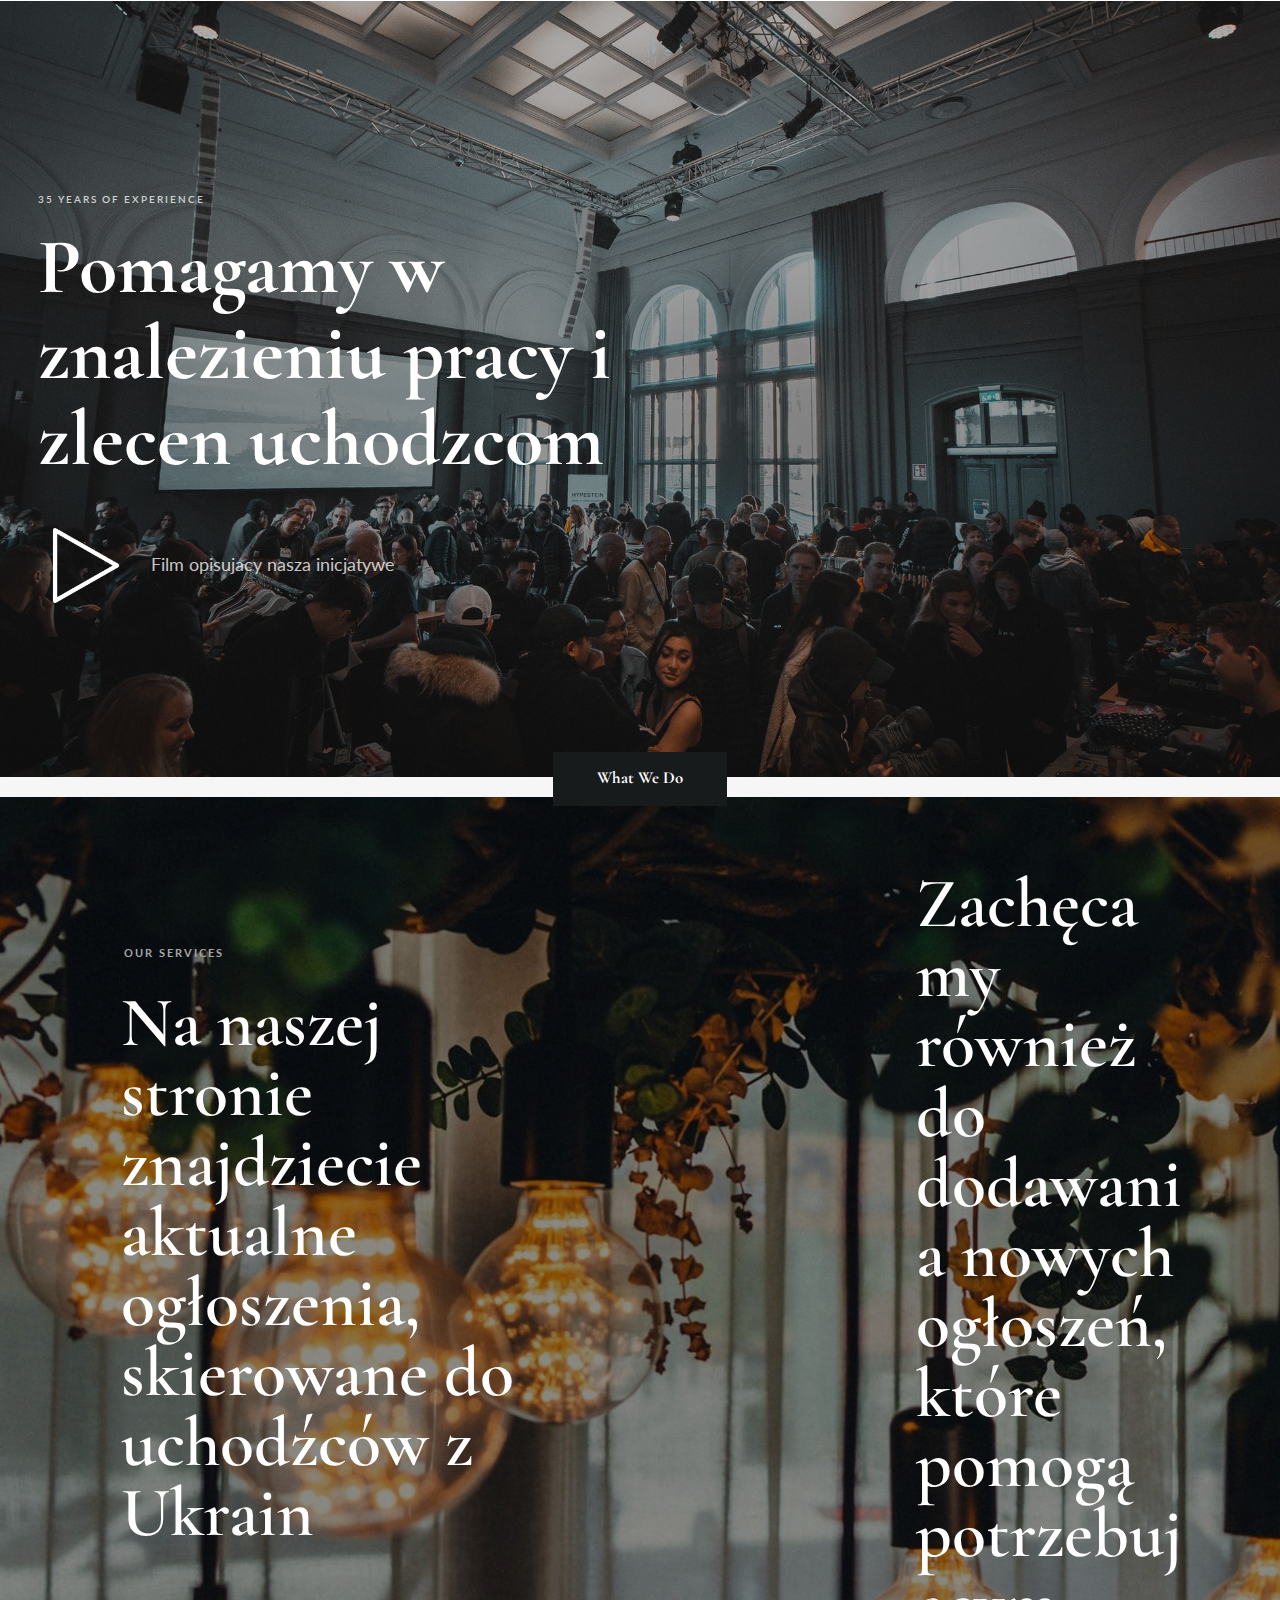
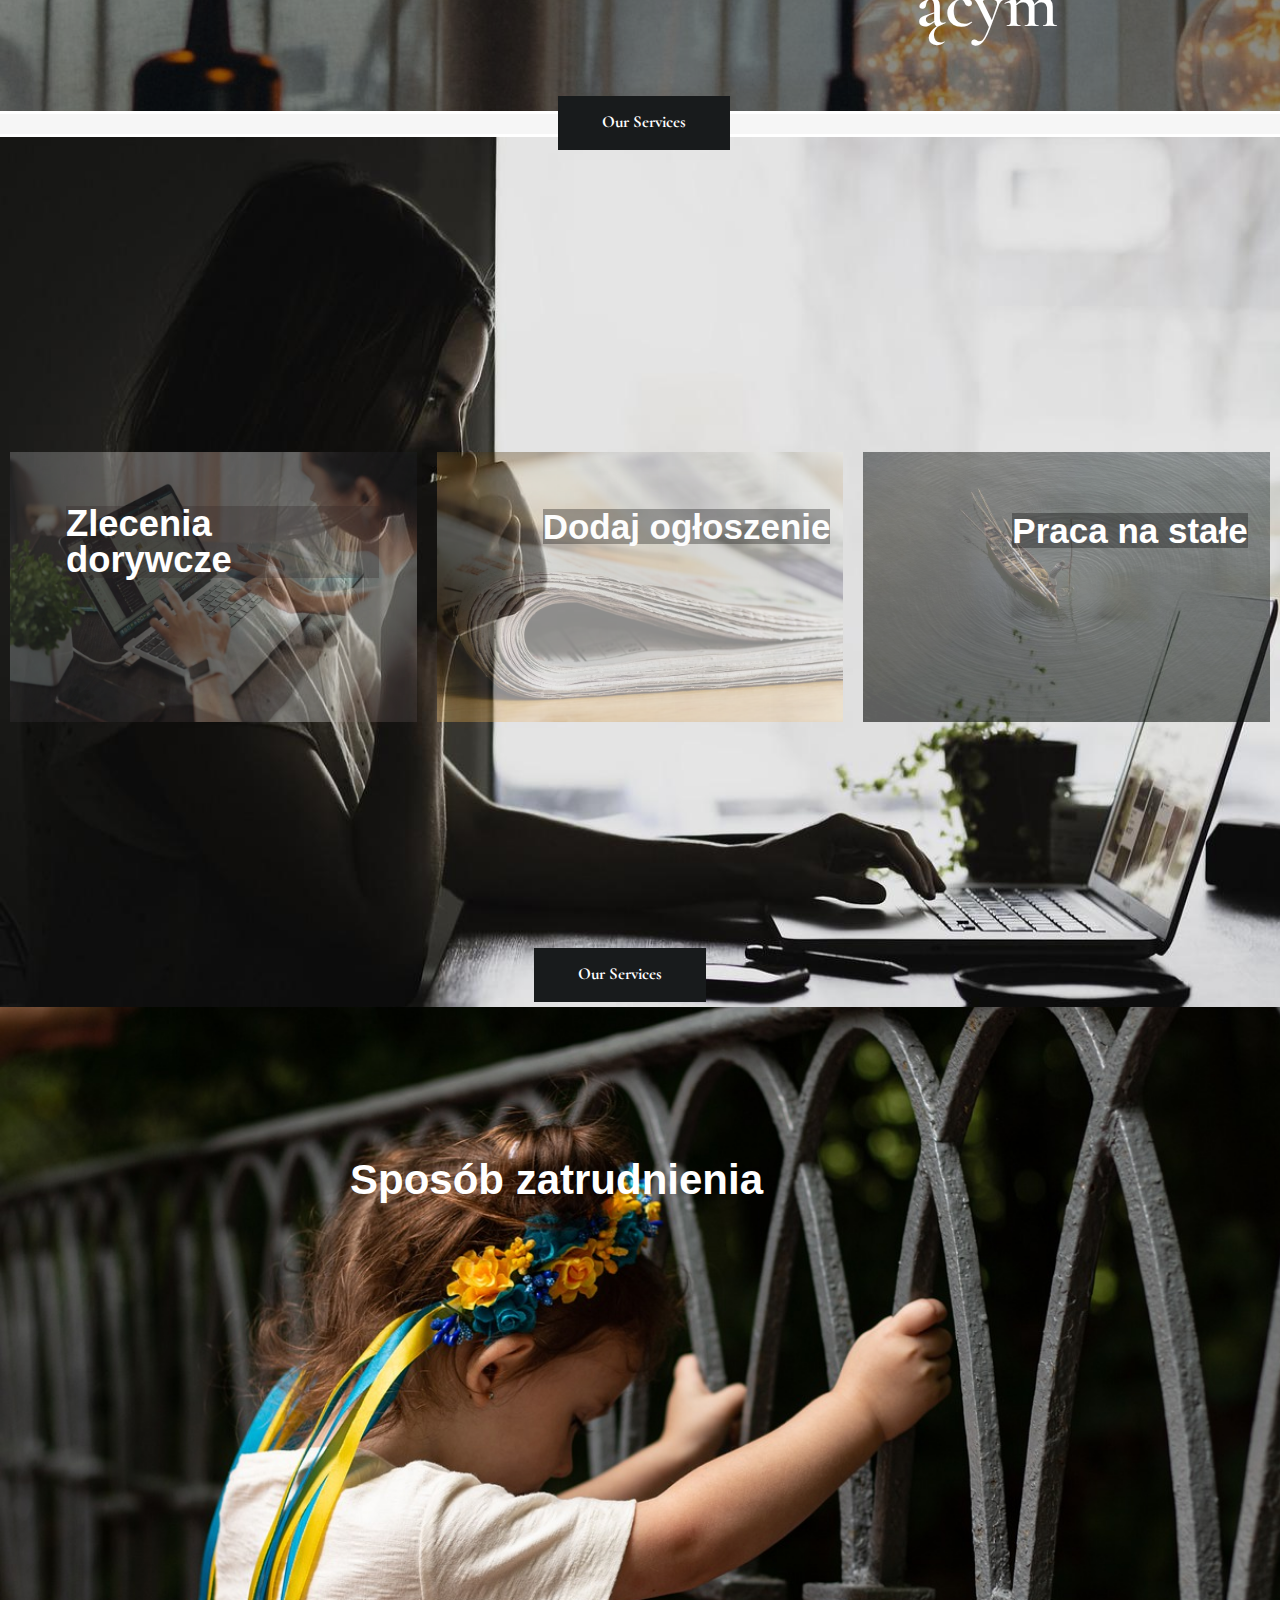
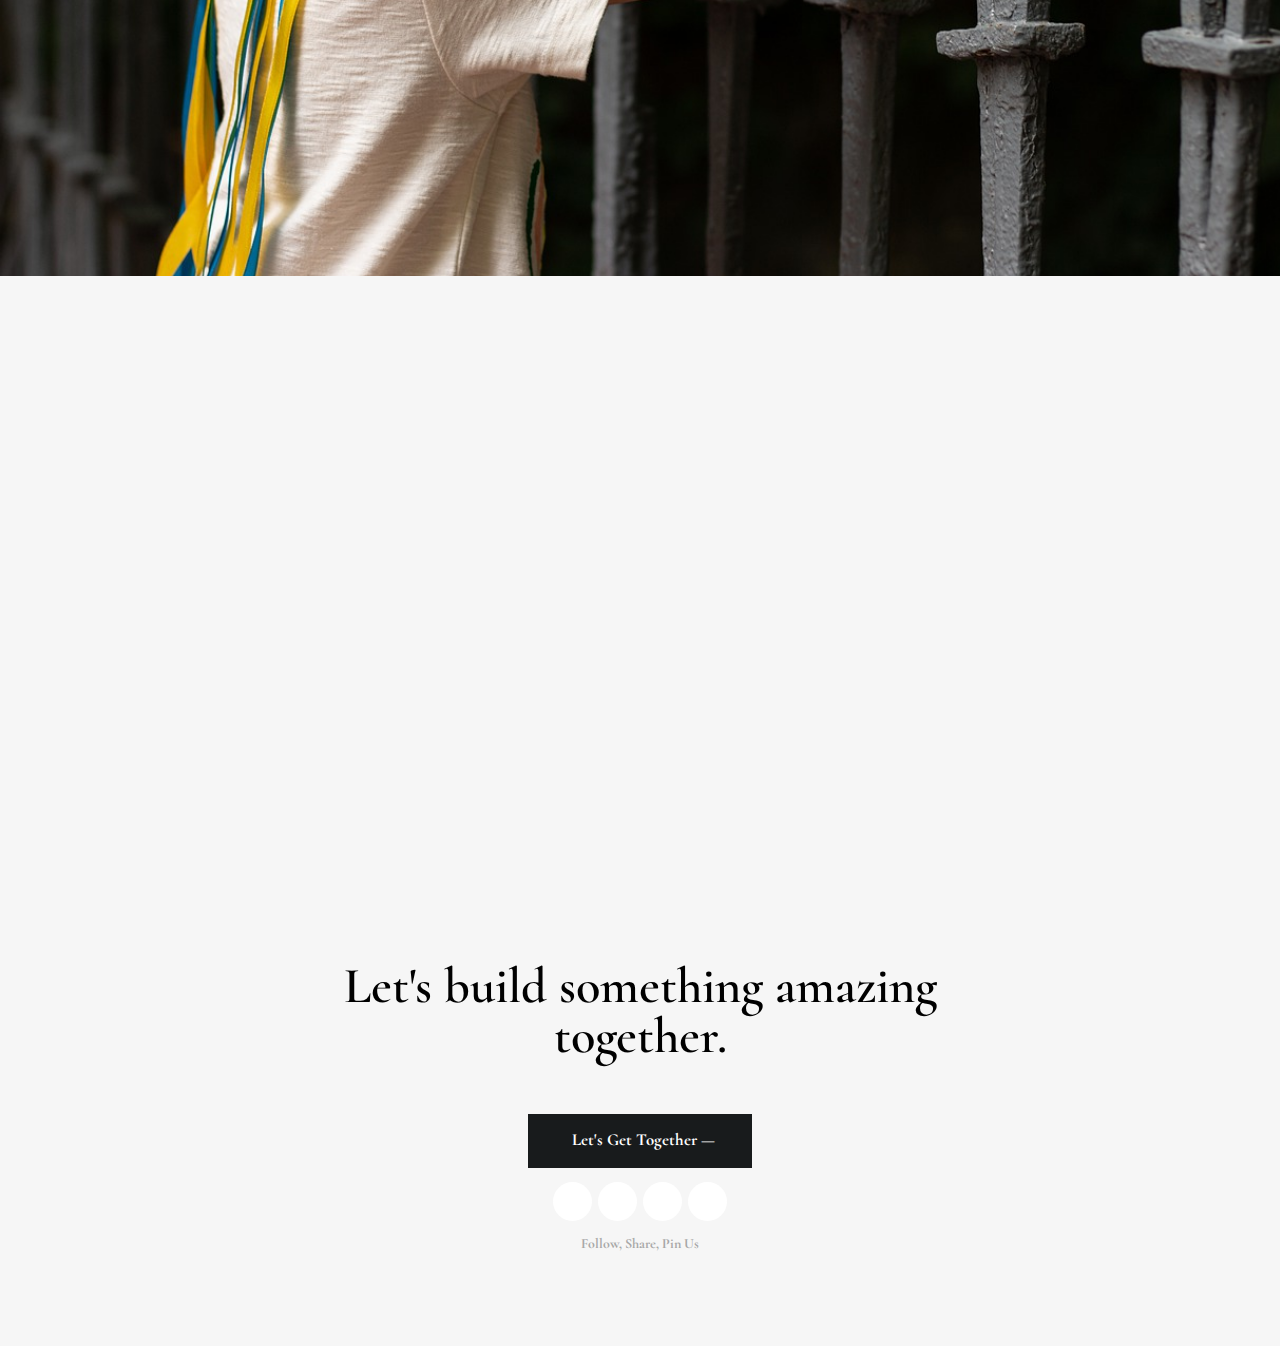
==== index.html @ 233f8cf5 "witajcie" ====
<!DOCTYPE html>
<html class="html" lang="en-US">
<head>
	<meta charset="UTF-8">
	<link rel="profile" href="https://gmpg.org/xfn/11">

	<title>Projekt &#8211; Just another WordPress site</title>
<meta name="robots" content="max-image-preview:large">
<meta name="viewport" content="width=device-width, initial-scale=1">
<link rel="dns-prefetch" href="//s.w.org">
<link rel="alternate" type="application/rss+xml" title="Projekt &raquo; Feed" href="https://kamilenzio.github.io/nowy_wordpress/index.php/feed/">
<link rel="alternate" type="application/rss+xml" title="Projekt &raquo; Comments Feed" href="https://kamilenzio.github.io/nowy_wordpress/index.php/comments/feed/">
<script>
window._wpemojiSettings = {"baseUrl":"https:\/\/s.w.org\/images\/core\/emoji\/14.0.0\/72x72\/","ext":".png","svgUrl":"https:\/\/s.w.org\/images\/core\/emoji\/14.0.0\/svg\/","svgExt":".svg","source":{"concatemoji":"https:\/\/kamilenzio.github.io\/nowy_wordpress\/wp-includes\/js\/wp-emoji-release.min.js?ver=6.0"}};
/*! This file is auto-generated */
!function(e,a,t){var n,r,o,i=a.createElement("canvas"),p=i.getContext&&i.getContext("2d");function s(e,t){var a=String.fromCharCode,e=(p.clearRect(0,0,i.width,i.height),p.fillText(a.apply(this,e),0,0),i.toDataURL());return p.clearRect(0,0,i.width,i.height),p.fillText(a.apply(this,t),0,0),e===i.toDataURL()}function c(e){var t=a.createElement("script");t.src=e,t.defer=t.type="text/javascript",a.getElementsByTagName("head")[0].appendChild(t)}for(o=Array("flag","emoji"),t.supports={everything:!0,everythingExceptFlag:!0},r=0;r<o.length;r++)t.supports[o[r]]=function(e){if(!p||!p.fillText)return!1;switch(p.textBaseline="top",p.font="600 32px Arial",e){case"flag":return s([127987,65039,8205,9895,65039],[127987,65039,8203,9895,65039])?!1:!s([55356,56826,55356,56819],[55356,56826,8203,55356,56819])&&!s([55356,57332,56128,56423,56128,56418,56128,56421,56128,56430,56128,56423,56128,56447],[55356,57332,8203,56128,56423,8203,56128,56418,8203,56128,56421,8203,56128,56430,8203,56128,56423,8203,56128,56447]);case"emoji":return!s([129777,127995,8205,129778,127999],[129777,127995,8203,129778,127999])}return!1}(o[r]),t.supports.everything=t.supports.everything&&t.supports[o[r]],"flag"!==o[r]&&(t.supports.everythingExceptFlag=t.supports.everythingExceptFlag&&t.supports[o[r]]);t.supports.everythingExceptFlag=t.supports.everythingExceptFlag&&!t.supports.flag,t.DOMReady=!1,t.readyCallback=function(){t.DOMReady=!0},t.supports.everything||(n=function(){t.readyCallback()},a.addEventListener?(a.addEventListener("DOMContentLoaded",n,!1),e.addEventListener("load",n,!1)):(e.attachEvent("onload",n),a.attachEvent("onreadystatechange",function(){"complete"===a.readyState&&t.readyCallback()})),(e=t.source||{}).concatemoji?c(e.concatemoji):e.wpemoji&&e.twemoji&&(c(e.twemoji),c(e.wpemoji)))}(window,document,window._wpemojiSettings);
</script>
<style>img.wp-smiley,
img.emoji {
	display: inline !important;
	border: none !important;
	box-shadow: none !important;
	height: 1em !important;
	width: 1em !important;
	margin: 0 0.07em !important;
	vertical-align: -0.1em !important;
	background: none !important;
	padding: 0 !important;
}</style>
	<link rel="stylesheet" id="wp-block-library-css" href="https://kamilenzio.github.io/nowy_wordpress/wp-includes/css/dist/block-library/style.min.css?ver=6.0" media="all">
<style id="wp-block-library-theme-inline-css">.wp-block-audio figcaption{color:#555;font-size:13px;text-align:center}.is-dark-theme .wp-block-audio figcaption{color:hsla(0,0%,100%,.65)}.wp-block-code{border:1px solid #ccc;border-radius:4px;font-family:Menlo,Consolas,monaco,monospace;padding:.8em 1em}.wp-block-embed figcaption{color:#555;font-size:13px;text-align:center}.is-dark-theme .wp-block-embed figcaption{color:hsla(0,0%,100%,.65)}.blocks-gallery-caption{color:#555;font-size:13px;text-align:center}.is-dark-theme .blocks-gallery-caption{color:hsla(0,0%,100%,.65)}.wp-block-image figcaption{color:#555;font-size:13px;text-align:center}.is-dark-theme .wp-block-image figcaption{color:hsla(0,0%,100%,.65)}.wp-block-pullquote{border-top:4px solid;border-bottom:4px solid;margin-bottom:1.75em;color:currentColor}.wp-block-pullquote__citation,.wp-block-pullquote cite,.wp-block-pullquote footer{color:currentColor;text-transform:uppercase;font-size:.8125em;font-style:normal}.wp-block-quote{border-left:.25em solid;margin:0 0 1.75em;padding-left:1em}.wp-block-quote cite,.wp-block-quote footer{color:currentColor;font-size:.8125em;position:relative;font-style:normal}.wp-block-quote.has-text-align-right{border-left:none;border-right:.25em solid;padding-left:0;padding-right:1em}.wp-block-quote.has-text-align-center{border:none;padding-left:0}.wp-block-quote.is-large,.wp-block-quote.is-style-large,.wp-block-quote.is-style-plain{border:none}.wp-block-search .wp-block-search__label{font-weight:700}:where(.wp-block-group.has-background){padding:1.25em 2.375em}.wp-block-separator.has-css-opacity{opacity:.4}.wp-block-separator{border:none;border-bottom:2px solid;margin-left:auto;margin-right:auto}.wp-block-separator.has-alpha-channel-opacity{opacity:1}.wp-block-separator:not(.is-style-wide):not(.is-style-dots){width:100px}.wp-block-separator.has-background:not(.is-style-dots){border-bottom:none;height:1px}.wp-block-separator.has-background:not(.is-style-wide):not(.is-style-dots){height:2px}.wp-block-table thead{border-bottom:3px solid}.wp-block-table tfoot{border-top:3px solid}.wp-block-table td,.wp-block-table th{padding:.5em;border:1px solid;word-break:normal}.wp-block-table figcaption{color:#555;font-size:13px;text-align:center}.is-dark-theme .wp-block-table figcaption{color:hsla(0,0%,100%,.65)}.wp-block-video figcaption{color:#555;font-size:13px;text-align:center}.is-dark-theme .wp-block-video figcaption{color:hsla(0,0%,100%,.65)}.wp-block-template-part.has-background{padding:1.25em 2.375em;margin-top:0;margin-bottom:0}</style>
<style id="global-styles-inline-css">body{--wp--preset--color--black: #000000;--wp--preset--color--cyan-bluish-gray: #abb8c3;--wp--preset--color--white: #ffffff;--wp--preset--color--pale-pink: #f78da7;--wp--preset--color--vivid-red: #cf2e2e;--wp--preset--color--luminous-vivid-orange: #ff6900;--wp--preset--color--luminous-vivid-amber: #fcb900;--wp--preset--color--light-green-cyan: #7bdcb5;--wp--preset--color--vivid-green-cyan: #00d084;--wp--preset--color--pale-cyan-blue: #8ed1fc;--wp--preset--color--vivid-cyan-blue: #0693e3;--wp--preset--color--vivid-purple: #9b51e0;--wp--preset--gradient--vivid-cyan-blue-to-vivid-purple: linear-gradient(135deg,rgba(6,147,227,1) 0%,rgb(155,81,224) 100%);--wp--preset--gradient--light-green-cyan-to-vivid-green-cyan: linear-gradient(135deg,rgb(122,220,180) 0%,rgb(0,208,130) 100%);--wp--preset--gradient--luminous-vivid-amber-to-luminous-vivid-orange: linear-gradient(135deg,rgba(252,185,0,1) 0%,rgba(255,105,0,1) 100%);--wp--preset--gradient--luminous-vivid-orange-to-vivid-red: linear-gradient(135deg,rgba(255,105,0,1) 0%,rgb(207,46,46) 100%);--wp--preset--gradient--very-light-gray-to-cyan-bluish-gray: linear-gradient(135deg,rgb(238,238,238) 0%,rgb(169,184,195) 100%);--wp--preset--gradient--cool-to-warm-spectrum: linear-gradient(135deg,rgb(74,234,220) 0%,rgb(151,120,209) 20%,rgb(207,42,186) 40%,rgb(238,44,130) 60%,rgb(251,105,98) 80%,rgb(254,248,76) 100%);--wp--preset--gradient--blush-light-purple: linear-gradient(135deg,rgb(255,206,236) 0%,rgb(152,150,240) 100%);--wp--preset--gradient--blush-bordeaux: linear-gradient(135deg,rgb(254,205,165) 0%,rgb(254,45,45) 50%,rgb(107,0,62) 100%);--wp--preset--gradient--luminous-dusk: linear-gradient(135deg,rgb(255,203,112) 0%,rgb(199,81,192) 50%,rgb(65,88,208) 100%);--wp--preset--gradient--pale-ocean: linear-gradient(135deg,rgb(255,245,203) 0%,rgb(182,227,212) 50%,rgb(51,167,181) 100%);--wp--preset--gradient--electric-grass: linear-gradient(135deg,rgb(202,248,128) 0%,rgb(113,206,126) 100%);--wp--preset--gradient--midnight: linear-gradient(135deg,rgb(2,3,129) 0%,rgb(40,116,252) 100%);--wp--preset--duotone--dark-grayscale: url('#wp-duotone-dark-grayscale');--wp--preset--duotone--grayscale: url('#wp-duotone-grayscale');--wp--preset--duotone--purple-yellow: url('#wp-duotone-purple-yellow');--wp--preset--duotone--blue-red: url('#wp-duotone-blue-red');--wp--preset--duotone--midnight: url('#wp-duotone-midnight');--wp--preset--duotone--magenta-yellow: url('#wp-duotone-magenta-yellow');--wp--preset--duotone--purple-green: url('#wp-duotone-purple-green');--wp--preset--duotone--blue-orange: url('#wp-duotone-blue-orange');--wp--preset--font-size--small: 13px;--wp--preset--font-size--medium: 20px;--wp--preset--font-size--large: 36px;--wp--preset--font-size--x-large: 42px;}.has-black-color{color: var(--wp--preset--color--black) !important;}.has-cyan-bluish-gray-color{color: var(--wp--preset--color--cyan-bluish-gray) !important;}.has-white-color{color: var(--wp--preset--color--white) !important;}.has-pale-pink-color{color: var(--wp--preset--color--pale-pink) !important;}.has-vivid-red-color{color: var(--wp--preset--color--vivid-red) !important;}.has-luminous-vivid-orange-color{color: var(--wp--preset--color--luminous-vivid-orange) !important;}.has-luminous-vivid-amber-color{color: var(--wp--preset--color--luminous-vivid-amber) !important;}.has-light-green-cyan-color{color: var(--wp--preset--color--light-green-cyan) !important;}.has-vivid-green-cyan-color{color: var(--wp--preset--color--vivid-green-cyan) !important;}.has-pale-cyan-blue-color{color: var(--wp--preset--color--pale-cyan-blue) !important;}.has-vivid-cyan-blue-color{color: var(--wp--preset--color--vivid-cyan-blue) !important;}.has-vivid-purple-color{color: var(--wp--preset--color--vivid-purple) !important;}.has-black-background-color{background-color: var(--wp--preset--color--black) !important;}.has-cyan-bluish-gray-background-color{background-color: var(--wp--preset--color--cyan-bluish-gray) !important;}.has-white-background-color{background-color: var(--wp--preset--color--white) !important;}.has-pale-pink-background-color{background-color: var(--wp--preset--color--pale-pink) !important;}.has-vivid-red-background-color{background-color: var(--wp--preset--color--vivid-red) !important;}.has-luminous-vivid-orange-background-color{background-color: var(--wp--preset--color--luminous-vivid-orange) !important;}.has-luminous-vivid-amber-background-color{background-color: var(--wp--preset--color--luminous-vivid-amber) !important;}.has-light-green-cyan-background-color{background-color: var(--wp--preset--color--light-green-cyan) !important;}.has-vivid-green-cyan-background-color{background-color: var(--wp--preset--color--vivid-green-cyan) !important;}.has-pale-cyan-blue-background-color{background-color: var(--wp--preset--color--pale-cyan-blue) !important;}.has-vivid-cyan-blue-background-color{background-color: var(--wp--preset--color--vivid-cyan-blue) !important;}.has-vivid-purple-background-color{background-color: var(--wp--preset--color--vivid-purple) !important;}.has-black-border-color{border-color: var(--wp--preset--color--black) !important;}.has-cyan-bluish-gray-border-color{border-color: var(--wp--preset--color--cyan-bluish-gray) !important;}.has-white-border-color{border-color: var(--wp--preset--color--white) !important;}.has-pale-pink-border-color{border-color: var(--wp--preset--color--pale-pink) !important;}.has-vivid-red-border-color{border-color: var(--wp--preset--color--vivid-red) !important;}.has-luminous-vivid-orange-border-color{border-color: var(--wp--preset--color--luminous-vivid-orange) !important;}.has-luminous-vivid-amber-border-color{border-color: var(--wp--preset--color--luminous-vivid-amber) !important;}.has-light-green-cyan-border-color{border-color: var(--wp--preset--color--light-green-cyan) !important;}.has-vivid-green-cyan-border-color{border-color: var(--wp--preset--color--vivid-green-cyan) !important;}.has-pale-cyan-blue-border-color{border-color: var(--wp--preset--color--pale-cyan-blue) !important;}.has-vivid-cyan-blue-border-color{border-color: var(--wp--preset--color--vivid-cyan-blue) !important;}.has-vivid-purple-border-color{border-color: var(--wp--preset--color--vivid-purple) !important;}.has-vivid-cyan-blue-to-vivid-purple-gradient-background{background: var(--wp--preset--gradient--vivid-cyan-blue-to-vivid-purple) !important;}.has-light-green-cyan-to-vivid-green-cyan-gradient-background{background: var(--wp--preset--gradient--light-green-cyan-to-vivid-green-cyan) !important;}.has-luminous-vivid-amber-to-luminous-vivid-orange-gradient-background{background: var(--wp--preset--gradient--luminous-vivid-amber-to-luminous-vivid-orange) !important;}.has-luminous-vivid-orange-to-vivid-red-gradient-background{background: var(--wp--preset--gradient--luminous-vivid-orange-to-vivid-red) !important;}.has-very-light-gray-to-cyan-bluish-gray-gradient-background{background: var(--wp--preset--gradient--very-light-gray-to-cyan-bluish-gray) !important;}.has-cool-to-warm-spectrum-gradient-background{background: var(--wp--preset--gradient--cool-to-warm-spectrum) !important;}.has-blush-light-purple-gradient-background{background: var(--wp--preset--gradient--blush-light-purple) !important;}.has-blush-bordeaux-gradient-background{background: var(--wp--preset--gradient--blush-bordeaux) !important;}.has-luminous-dusk-gradient-background{background: var(--wp--preset--gradient--luminous-dusk) !important;}.has-pale-ocean-gradient-background{background: var(--wp--preset--gradient--pale-ocean) !important;}.has-electric-grass-gradient-background{background: var(--wp--preset--gradient--electric-grass) !important;}.has-midnight-gradient-background{background: var(--wp--preset--gradient--midnight) !important;}.has-small-font-size{font-size: var(--wp--preset--font-size--small) !important;}.has-medium-font-size{font-size: var(--wp--preset--font-size--medium) !important;}.has-large-font-size{font-size: var(--wp--preset--font-size--large) !important;}.has-x-large-font-size{font-size: var(--wp--preset--font-size--x-large) !important;}</style>
<link rel="stylesheet" id="font-awesome-css" href="https://kamilenzio.github.io/nowy_wordpress/wp-content/themes/oceanwp/assets/fonts/fontawesome/css/all.min.css?ver=5.15.1" media="all">
<link rel="stylesheet" id="simple-line-icons-css" href="https://kamilenzio.github.io/nowy_wordpress/wp-content/themes/oceanwp/assets/css/third/simple-line-icons.min.css?ver=2.4.0" media="all">
<link rel="stylesheet" id="oceanwp-style-css" href="https://kamilenzio.github.io/nowy_wordpress/wp-content/themes/oceanwp/assets/css/style.min.css?ver=3.3.3" media="all">
<link rel="stylesheet" id="elementor-icons-css" href="https://kamilenzio.github.io/nowy_wordpress/wp-content/plugins/elementor/assets/lib/eicons/css/elementor-icons.min.css?ver=5.15.0" media="all">
<link rel="stylesheet" id="elementor-frontend-css" href="https://kamilenzio.github.io/nowy_wordpress/wp-content/plugins/elementor/assets/css/frontend-lite.min.css?ver=3.6.6" media="all">
<link rel="stylesheet" id="elementor-post-6-css" href="https://kamilenzio.github.io/nowy_wordpress/wp-content/uploads/elementor/css/post-6.css?ver=1655756077" media="all">
<link rel="stylesheet" id="elementor-post-23-css" href="https://kamilenzio.github.io/nowy_wordpress/wp-content/uploads/elementor/css/post-23.css?ver=1656360383" media="all">
<link rel="stylesheet" id="oe-widgets-style-css" href="https://kamilenzio.github.io/nowy_wordpress/wp-content/plugins/ocean-extra/assets/css/widgets.css?ver=6.0" media="all">
<link rel="stylesheet" id="google-fonts-1-css" href="https://fonts.googleapis.com/css?family=Roboto%3A100%2C100italic%2C200%2C200italic%2C300%2C300italic%2C400%2C400italic%2C500%2C500italic%2C600%2C600italic%2C700%2C700italic%2C800%2C800italic%2C900%2C900italic%7CRoboto+Slab%3A100%2C100italic%2C200%2C200italic%2C300%2C300italic%2C400%2C400italic%2C500%2C500italic%2C600%2C600italic%2C700%2C700italic%2C800%2C800italic%2C900%2C900italic%7CLato%3A100%2C100italic%2C200%2C200italic%2C300%2C300italic%2C400%2C400italic%2C500%2C500italic%2C600%2C600italic%2C700%2C700italic%2C800%2C800italic%2C900%2C900italic%7CCormorant+Garamond%3A100%2C100italic%2C200%2C200italic%2C300%2C300italic%2C400%2C400italic%2C500%2C500italic%2C600%2C600italic%2C700%2C700italic%2C800%2C800italic%2C900%2C900italic%7CCormorant%3A100%2C100italic%2C200%2C200italic%2C300%2C300italic%2C400%2C400italic%2C500%2C500italic%2C600%2C600italic%2C700%2C700italic%2C800%2C800italic%2C900%2C900italic&#038;display=auto&#038;ver=6.0" media="all">
<link rel="stylesheet" id="elementor-icons-shared-0-css" href="https://kamilenzio.github.io/nowy_wordpress/wp-content/plugins/elementor/assets/lib/font-awesome/css/fontawesome.min.css?ver=5.15.3" media="all">
<link rel="stylesheet" id="elementor-icons-fa-brands-css" href="https://kamilenzio.github.io/nowy_wordpress/wp-content/plugins/elementor/assets/lib/font-awesome/css/brands.min.css?ver=5.15.3" media="all">
<script src="https://kamilenzio.github.io/nowy_wordpress/wp-includes/js/jquery/jquery.min.js?ver=3.6.0" id="jquery-core-js"></script>
<script src="https://kamilenzio.github.io/nowy_wordpress/wp-includes/js/jquery/jquery-migrate.min.js?ver=3.3.2" id="jquery-migrate-js"></script>
<link rel="https://api.w.org/" href="https://kamilenzio.github.io/nowy_wordpress/index.php/wp-json/">
<link rel="alternate" type="application/json" href="https://kamilenzio.github.io/nowy_wordpress/index.php/wp-json/wp/v2/pages/23">
<link rel="EditURI" type="application/rsd+xml" title="RSD" href="https://kamilenzio.github.io/nowy_wordpress/xmlrpc.php?rsd">
<link rel="wlwmanifest" type="application/wlwmanifest+xml" href="https://kamilenzio.github.io/nowy_wordpress/wp-includes/wlwmanifest.xml"> 
<meta name="generator" content="WordPress 6.0">
<link rel="canonical" href="https://kamilenzio.github.io/nowy_wordpress/">
<link rel="shortlink" href="https://kamilenzio.github.io/nowy_wordpress/">
<link rel="alternate" type="application/json+oembed" href="https://kamilenzio.github.io/nowy_wordpress/index.php/wp-json/oembed/1.0/embed?url=https%3A%2F%2Fkamilenzio.github.io%2Fnowy_wordpress%2F">
<link rel="alternate" type="text/xml+oembed" href="https://kamilenzio.github.io/nowy_wordpress/index.php/wp-json/oembed/1.0/embed?url=https%3A%2F%2Fkamilenzio.github.io%2Fnowy_wordpress%2F&#038;format=xml">
		<style id="wp-custom-css">/** Start Template Kit CSS:Event Planner (css/customizer.css) **//* Makes fonts nice and smooth on all devices & browsers */*{-webkit-font-smoothing:antialiased}/** End Template Kit CSS:Event Planner (css/customizer.css) **/</style>
		<!-- OceanWP CSS -->
<style type="text/css">/* Header CSS */#site-header.has-header-media .overlay-header-media{background-color:rgba(0,0,0,0.5)}</style>
</head>

<body class="home page-template-default page page-id-23 wp-embed-responsive oceanwp-theme dropdown-mobile default-breakpoint content-full-screen page-header-disabled has-breadcrumbs elementor-default elementor-kit-6 elementor-page elementor-page-23" itemscope="itemscope" itemtype="https://schema.org/WebPage">

	<svg xmlns="http://www.w3.org/2000/svg" viewbox="0 0 0 0" width="0" height="0" focusable="false" role="none" style="visibility: hidden; position: absolute; left: -9999px; overflow: hidden;"><defs><filter id="wp-duotone-dark-grayscale"><fecolormatrix color-interpolation-filters="sRGB" type="matrix" values=" .299 .587 .114 0 0 .299 .587 .114 0 0 .299 .587 .114 0 0 .299 .587 .114 0 0 "></fecolormatrix><fecomponenttransfer color-interpolation-filters="sRGB"><fefuncr type="table" tablevalues="0 0.49803921568627"></fefuncr><fefuncg type="table" tablevalues="0 0.49803921568627"></fefuncg><fefuncb type="table" tablevalues="0 0.49803921568627"></fefuncb><fefunca type="table" tablevalues="1 1"></fefunca></fecomponenttransfer><fecomposite in2="SourceGraphic" operator="in"></fecomposite></filter></defs></svg><svg xmlns="http://www.w3.org/2000/svg" viewbox="0 0 0 0" width="0" height="0" focusable="false" role="none" style="visibility: hidden; position: absolute; left: -9999px; overflow: hidden;"><defs><filter id="wp-duotone-grayscale"><fecolormatrix color-interpolation-filters="sRGB" type="matrix" values=" .299 .587 .114 0 0 .299 .587 .114 0 0 .299 .587 .114 0 0 .299 .587 .114 0 0 "></fecolormatrix><fecomponenttransfer color-interpolation-filters="sRGB"><fefuncr type="table" tablevalues="0 1"></fefuncr><fefuncg type="table" tablevalues="0 1"></fefuncg><fefuncb type="table" tablevalues="0 1"></fefuncb><fefunca type="table" tablevalues="1 1"></fefunca></fecomponenttransfer><fecomposite in2="SourceGraphic" operator="in"></fecomposite></filter></defs></svg><svg xmlns="http://www.w3.org/2000/svg" viewbox="0 0 0 0" width="0" height="0" focusable="false" role="none" style="visibility: hidden; position: absolute; left: -9999px; overflow: hidden;"><defs><filter id="wp-duotone-purple-yellow"><fecolormatrix color-interpolation-filters="sRGB" type="matrix" values=" .299 .587 .114 0 0 .299 .587 .114 0 0 .299 .587 .114 0 0 .299 .587 .114 0 0 "></fecolormatrix><fecomponenttransfer color-interpolation-filters="sRGB"><fefuncr type="table" tablevalues="0.54901960784314 0.98823529411765"></fefuncr><fefuncg type="table" tablevalues="0 1"></fefuncg><fefuncb type="table" tablevalues="0.71764705882353 0.25490196078431"></fefuncb><fefunca type="table" tablevalues="1 1"></fefunca></fecomponenttransfer><fecomposite in2="SourceGraphic" operator="in"></fecomposite></filter></defs></svg><svg xmlns="http://www.w3.org/2000/svg" viewbox="0 0 0 0" width="0" height="0" focusable="false" role="none" style="visibility: hidden; position: absolute; left: -9999px; overflow: hidden;"><defs><filter id="wp-duotone-blue-red"><fecolormatrix color-interpolation-filters="sRGB" type="matrix" values=" .299 .587 .114 0 0 .299 .587 .114 0 0 .299 .587 .114 0 0 .299 .587 .114 0 0 "></fecolormatrix><fecomponenttransfer color-interpolation-filters="sRGB"><fefuncr type="table" tablevalues="0 1"></fefuncr><fefuncg type="table" tablevalues="0 0.27843137254902"></fefuncg><fefuncb type="table" tablevalues="0.5921568627451 0.27843137254902"></fefuncb><fefunca type="table" tablevalues="1 1"></fefunca></fecomponenttransfer><fecomposite in2="SourceGraphic" operator="in"></fecomposite></filter></defs></svg><svg xmlns="http://www.w3.org/2000/svg" viewbox="0 0 0 0" width="0" height="0" focusable="false" role="none" style="visibility: hidden; position: absolute; left: -9999px; overflow: hidden;"><defs><filter id="wp-duotone-midnight"><fecolormatrix color-interpolation-filters="sRGB" type="matrix" values=" .299 .587 .114 0 0 .299 .587 .114 0 0 .299 .587 .114 0 0 .299 .587 .114 0 0 "></fecolormatrix><fecomponenttransfer color-interpolation-filters="sRGB"><fefuncr type="table" tablevalues="0 0"></fefuncr><fefuncg type="table" tablevalues="0 0.64705882352941"></fefuncg><fefuncb type="table" tablevalues="0 1"></fefuncb><fefunca type="table" tablevalues="1 1"></fefunca></fecomponenttransfer><fecomposite in2="SourceGraphic" operator="in"></fecomposite></filter></defs></svg><svg xmlns="http://www.w3.org/2000/svg" viewbox="0 0 0 0" width="0" height="0" focusable="false" role="none" style="visibility: hidden; position: absolute; left: -9999px; overflow: hidden;"><defs><filter id="wp-duotone-magenta-yellow"><fecolormatrix color-interpolation-filters="sRGB" type="matrix" values=" .299 .587 .114 0 0 .299 .587 .114 0 0 .299 .587 .114 0 0 .299 .587 .114 0 0 "></fecolormatrix><fecomponenttransfer color-interpolation-filters="sRGB"><fefuncr type="table" tablevalues="0.78039215686275 1"></fefuncr><fefuncg type="table" tablevalues="0 0.94901960784314"></fefuncg><fefuncb type="table" tablevalues="0.35294117647059 0.47058823529412"></fefuncb><fefunca type="table" tablevalues="1 1"></fefunca></fecomponenttransfer><fecomposite in2="SourceGraphic" operator="in"></fecomposite></filter></defs></svg><svg xmlns="http://www.w3.org/2000/svg" viewbox="0 0 0 0" width="0" height="0" focusable="false" role="none" style="visibility: hidden; position: absolute; left: -9999px; overflow: hidden;"><defs><filter id="wp-duotone-purple-green"><fecolormatrix color-interpolation-filters="sRGB" type="matrix" values=" .299 .587 .114 0 0 .299 .587 .114 0 0 .299 .587 .114 0 0 .299 .587 .114 0 0 "></fecolormatrix><fecomponenttransfer color-interpolation-filters="sRGB"><fefuncr type="table" tablevalues="0.65098039215686 0.40392156862745"></fefuncr><fefuncg type="table" tablevalues="0 1"></fefuncg><fefuncb type="table" tablevalues="0.44705882352941 0.4"></fefuncb><fefunca type="table" tablevalues="1 1"></fefunca></fecomponenttransfer><fecomposite in2="SourceGraphic" operator="in"></fecomposite></filter></defs></svg><svg xmlns="http://www.w3.org/2000/svg" viewbox="0 0 0 0" width="0" height="0" focusable="false" role="none" style="visibility: hidden; position: absolute; left: -9999px; overflow: hidden;"><defs><filter id="wp-duotone-blue-orange"><fecolormatrix color-interpolation-filters="sRGB" type="matrix" values=" .299 .587 .114 0 0 .299 .587 .114 0 0 .299 .587 .114 0 0 .299 .587 .114 0 0 "></fecolormatrix><fecomponenttransfer color-interpolation-filters="sRGB"><fefuncr type="table" tablevalues="0.098039215686275 1"></fefuncr><fefuncg type="table" tablevalues="0 0.66274509803922"></fefuncg><fefuncb type="table" tablevalues="0.84705882352941 0.41960784313725"></fefuncb><fefunca type="table" tablevalues="1 1"></fefunca></fecomponenttransfer><fecomposite in2="SourceGraphic" operator="in"></fecomposite></filter></defs></svg>
	
	<div id="outer-wrap" class="site clr">

		<a class="skip-link screen-reader-text" href="#main">Skip to content</a>

		
		<div id="wrap" class="clr">

			
			
			
			<main id="main" class="site-main clr" role="main">

				
	
	<div id="content-wrap" class="container clr">

		
		<div id="primary" class="content-area clr">

			
			<div id="content" class="site-content clr">

				
				
<article class="single-page-article clr">

	
<div class="entry clr" itemprop="text">

	
			<div data-elementor-type="wp-page" data-elementor-id="23" class="elementor elementor-23">
									<section class="elementor-section elementor-top-section elementor-element elementor-element-8d2334c elementor-section-boxed elementor-section-height-default elementor-section-height-default" data-id="8d2334c" data-element_type="section">
						<div class="elementor-container elementor-column-gap-default">
					<div class="elementor-column elementor-col-100 elementor-top-column elementor-element elementor-element-a23c935" data-id="a23c935" data-element_type="column">
			<div class="elementor-widget-wrap">
									</div>
		</div>
							</div>
		</section>
				<section class="elementor-section elementor-top-section elementor-element elementor-element-220aef95 elementor-section-height-min-height elementor-section-boxed elementor-section-height-default elementor-section-items-middle" data-id="220aef95" data-element_type="section" data-settings="{&quot;background_background&quot;:&quot;classic&quot;}">
							<div class="elementor-background-overlay"></div>
							<div class="elementor-container elementor-column-gap-default">
					<div class="elementor-column elementor-col-50 elementor-top-column elementor-element elementor-element-191aba8" data-id="191aba8" data-element_type="column">
			<div class="elementor-widget-wrap elementor-element-populated">
								<div class="elementor-element elementor-element-533eeb42 elementor-widget elementor-widget-heading" data-id="533eeb42" data-element_type="widget" data-widget_type="heading.default">
				<div class="elementor-widget-container">
			<style>/*! elementor - v3.6.6 - 08-06-2022 */
.elementor-heading-title{padding:0;margin:0;line-height:1}.elementor-widget-heading .elementor-heading-title[class*=elementor-size-]>a{color:inherit;font-size:inherit;line-height:inherit}.elementor-widget-heading .elementor-heading-title.elementor-size-small{font-size:15px}.elementor-widget-heading .elementor-heading-title.elementor-size-medium{font-size:19px}.elementor-widget-heading .elementor-heading-title.elementor-size-large{font-size:29px}.elementor-widget-heading .elementor-heading-title.elementor-size-xl{font-size:39px}.elementor-widget-heading .elementor-heading-title.elementor-size-xxl{font-size:59px}</style>
<h3 class="elementor-heading-title elementor-size-default">35 Years Of Experience</h3>		</div>
				</div>
				<div class="elementor-element elementor-element-3b861188 elementor-widget elementor-widget-heading" data-id="3b861188" data-element_type="widget" data-widget_type="heading.default">
				<div class="elementor-widget-container">
			<h1 class="elementor-heading-title elementor-size-default">Pomagamy w znalezieniu pracy i zlecen uchodzcom</h1>		</div>
				</div>
				<section class="elementor-section elementor-inner-section elementor-element elementor-element-736561cd elementor-section-full_width elementor-section-content-middle elementor-section-height-default elementor-section-height-default" data-id="736561cd" data-element_type="section">
						<div class="elementor-container elementor-column-gap-default">
					<div class="elementor-column elementor-col-50 elementor-inner-column elementor-element elementor-element-3c528348" data-id="3c528348" data-element_type="column">
			<div class="elementor-widget-wrap elementor-element-populated">
								<div class="elementor-element elementor-element-3deee3e1 elementor-aspect-ratio-169 elementor-widget elementor-widget-video" data-id="3deee3e1" data-element_type="widget" data-settings="{&quot;youtube_url&quot;:&quot;https:\/\/www.youtube.com\/watch?v=EWJZGImJHOY&quot;,&quot;show_image_overlay&quot;:&quot;yes&quot;,&quot;image_overlay&quot;:{&quot;url&quot;:&quot;https:\/\/kamilenzio.github.io\/nowy_wordpress\/wp-content\/uploads\/2022\/06\/play-light.png&quot;,&quot;id&quot;:&quot;43&quot;},&quot;lazy_load&quot;:&quot;yes&quot;,&quot;lightbox&quot;:&quot;yes&quot;,&quot;video_type&quot;:&quot;youtube&quot;,&quot;controls&quot;:&quot;yes&quot;,&quot;aspect_ratio&quot;:&quot;169&quot;}" data-widget_type="video.default">
				<div class="elementor-widget-container">
			<style>/*! elementor - v3.6.6 - 08-06-2022 */
.elementor-widget-video .elementor-widget-container{overflow:hidden;-webkit-transform:translateZ(0);transform:translateZ(0)}.elementor-widget-video .elementor-open-inline .elementor-custom-embed-image-overlay{position:absolute;top:0;left:0;width:100%;height:100%;background-size:cover;background-position:50%}.elementor-widget-video .elementor-custom-embed-image-overlay{cursor:pointer;text-align:center}.elementor-widget-video .elementor-custom-embed-image-overlay:hover .elementor-custom-embed-play i{opacity:1}.elementor-widget-video .elementor-custom-embed-image-overlay img{display:block;width:100%}.elementor-widget-video .e-hosted-video .elementor-video{-o-object-fit:cover;object-fit:cover}</style>		<div class="elementor-wrapper elementor-open-lightbox">
							<div class="elementor-custom-embed-image-overlay" data-elementor-open-lightbox="yes" data-elementor-lightbox="{&quot;type&quot;:&quot;video&quot;,&quot;videoType&quot;:&quot;youtube&quot;,&quot;url&quot;:&quot;https:\/\/www.youtube.com\/embed\/EWJZGImJHOY?feature=oembed&amp;start&amp;end&amp;wmode=opaque&amp;loop=0&amp;controls=1&amp;mute=0&amp;rel=0&amp;modestbranding=0&quot;,&quot;modalOptions&quot;:{&quot;id&quot;:&quot;elementor-lightbox-3deee3e1&quot;,&quot;entranceAnimation&quot;:&quot;&quot;,&quot;entranceAnimation_tablet&quot;:&quot;&quot;,&quot;entranceAnimation_mobile&quot;:&quot;&quot;,&quot;videoAspectRatio&quot;:&quot;169&quot;}}" e-action-hash="#elementor-action%3Aaction%3Dlightbox%26settings%[base64]%3D">
											<img width="512" height="512" src="https://kamilenzio.github.io/nowy_wordpress/wp-content/uploads/2022/06/play-light.png" class="attachment-full size-full" alt="" loading="lazy" srcset="https://kamilenzio.github.io/nowy_wordpress/wp-content/uploads/2022/06/play-light.png 512w, https://kamilenzio.github.io/nowy_wordpress/wp-content/uploads/2022/06/play-light-300x300.png 300w, https://kamilenzio.github.io/nowy_wordpress/wp-content/uploads/2022/06/play-light-150x150.png 150w" sizes="(max-width: 512px) 100vw, 512px">														</div>
					</div>
				</div>
				</div>
					</div>
		</div>
				<div class="elementor-column elementor-col-50 elementor-inner-column elementor-element elementor-element-658ca1a0" data-id="658ca1a0" data-element_type="column">
			<div class="elementor-widget-wrap elementor-element-populated">
								<div class="elementor-element elementor-element-d8b2050 elementor-widget elementor-widget-heading" data-id="d8b2050" data-element_type="widget" data-widget_type="heading.default">
				<div class="elementor-widget-container">
			<h3 class="elementor-heading-title elementor-size-default">Film opisujacy nasza inicjatywe</h3>		</div>
				</div>
					</div>
		</div>
							</div>
		</section>
					</div>
		</div>
				<div class="elementor-column elementor-col-50 elementor-top-column elementor-element elementor-element-68946c10" data-id="68946c10" data-element_type="column">
			<div class="elementor-widget-wrap">
									</div>
		</div>
							</div>
		</section>
				<section class="elementor-section elementor-top-section elementor-element elementor-element-49fcd971 elementor-section-boxed elementor-section-height-default elementor-section-height-default" data-id="49fcd971" data-element_type="section" data-settings="{&quot;background_background&quot;:&quot;classic&quot;}">
						<div class="elementor-container elementor-column-gap-default">
					<div class="elementor-column elementor-col-100 elementor-top-column elementor-element elementor-element-e9f2ab3" data-id="e9f2ab3" data-element_type="column">
			<div class="elementor-widget-wrap elementor-element-populated">
								<div class="elementor-element elementor-element-42ff9640 elementor-align-center elementor-absolute elementor-widget elementor-widget-button" data-id="42ff9640" data-element_type="widget" data-settings="{&quot;_position&quot;:&quot;absolute&quot;}" data-widget_type="button.default">
				<div class="elementor-widget-container">
					<div class="elementor-button-wrapper">
			<a href="#" class="elementor-button-link elementor-button elementor-size-sm" role="button">
						<span class="elementor-button-content-wrapper">
						<span class="elementor-button-text">What We Do</span>
		</span>
					</a>
		</div>
				</div>
				</div>
					</div>
		</div>
							</div>
		</section>
				<section class="elementor-section elementor-top-section elementor-element elementor-element-517bf77c elementor-section-boxed elementor-section-height-default elementor-section-height-default" data-id="517bf77c" data-element_type="section" data-settings="{&quot;background_background&quot;:&quot;classic&quot;}">
							<div class="elementor-background-overlay"></div>
							<div class="elementor-container elementor-column-gap-default">
					<div class="elementor-column elementor-col-100 elementor-top-column elementor-element elementor-element-7529c0da" data-id="7529c0da" data-element_type="column">
			<div class="elementor-widget-wrap elementor-element-populated">
								<section class="elementor-section elementor-inner-section elementor-element elementor-element-4a04123a elementor-section-boxed elementor-section-height-default elementor-section-height-default" data-id="4a04123a" data-element_type="section" data-settings="{&quot;background_background&quot;:&quot;classic&quot;}">
						<div class="elementor-container elementor-column-gap-wide">
					<div class="elementor-column elementor-col-33 elementor-inner-column elementor-element elementor-element-510c7bf2" data-id="510c7bf2" data-element_type="column">
			<div class="elementor-widget-wrap elementor-element-populated">
								<div class="elementor-element elementor-element-617ecf1f elementor-widget elementor-widget-heading" data-id="617ecf1f" data-element_type="widget" data-widget_type="heading.default">
				<div class="elementor-widget-container">
			<h3 class="elementor-heading-title elementor-size-default">Our Services</h3>		</div>
				</div>
				<div class="elementor-element elementor-element-61f86894 elementor-widget elementor-widget-spacer" data-id="61f86894" data-element_type="widget" data-widget_type="spacer.default">
				<div class="elementor-widget-container">
			<style>/*! elementor - v3.6.6 - 08-06-2022 */
.e-container.e-container--row .elementor-spacer-inner{width:var(--spacer-size)}.e-container.e-container--column .elementor-spacer-inner,.elementor-column .elementor-spacer-inner{height:var(--spacer-size)}</style>		<div class="elementor-spacer">
			<div class="elementor-spacer-inner"></div>
		</div>
				</div>
				</div>
				<div class="elementor-element elementor-element-23e0607e elementor-widget elementor-widget-heading" data-id="23e0607e" data-element_type="widget" data-widget_type="heading.default">
				<div class="elementor-widget-container">
			<h2 class="elementor-heading-title elementor-size-xxl"><h2 class="elementor-heading-title elementor-size-default">Na naszej stronie znajdziecie aktualne ogłoszenia, skierowane do uchodźców z Ukrain</h2></h2>		</div>
				</div>
					</div>
		</div>
				<div class="elementor-column elementor-col-33 elementor-inner-column elementor-element elementor-element-6109c99c" data-id="6109c99c" data-element_type="column">
			<div class="elementor-widget-wrap">
									</div>
		</div>
				<div class="elementor-column elementor-col-33 elementor-inner-column elementor-element elementor-element-15a8a1d8" data-id="15a8a1d8" data-element_type="column">
			<div class="elementor-widget-wrap elementor-element-populated">
								<div class="elementor-element elementor-element-a697eb5 elementor-widget elementor-widget-heading" data-id="a697eb5" data-element_type="widget" data-widget_type="heading.default">
				<div class="elementor-widget-container">
			<h2 class="elementor-heading-title elementor-size-default"><h2 class="elementor-heading-title elementor-size-default">Zachęcamy również do dodawania nowych ogłoszeń, które pomogą potrzebującym</h2></h2>		</div>
				</div>
					</div>
		</div>
							</div>
		</section>
					</div>
		</div>
							</div>
		</section>
				<section class="elementor-section elementor-top-section elementor-element elementor-element-78c20ac0 elementor-section-boxed elementor-section-height-default elementor-section-height-default" data-id="78c20ac0" data-element_type="section" data-settings="{&quot;background_background&quot;:&quot;classic&quot;}">
						<div class="elementor-container elementor-column-gap-default">
					<div class="elementor-column elementor-col-100 elementor-top-column elementor-element elementor-element-704e1a14" data-id="704e1a14" data-element_type="column">
			<div class="elementor-widget-wrap elementor-element-populated">
								<div class="elementor-element elementor-element-522f4145 elementor-align-center elementor-absolute elementor-widget elementor-widget-button" data-id="522f4145" data-element_type="widget" data-settings="{&quot;_position&quot;:&quot;absolute&quot;}" data-widget_type="button.default">
				<div class="elementor-widget-container">
					<div class="elementor-button-wrapper">
			<a href="#" class="elementor-button-link elementor-button elementor-size-sm" role="button">
						<span class="elementor-button-content-wrapper">
						<span class="elementor-button-text">Our Services</span>
		</span>
					</a>
		</div>
				</div>
				</div>
					</div>
		</div>
							</div>
		</section>
				<section class="elementor-section elementor-top-section elementor-element elementor-element-9c65f4a elementor-section-height-full elementor-section-full_width elementor-section-height-default elementor-section-items-middle" data-id="9c65f4a" data-element_type="section" data-settings="{&quot;background_background&quot;:&quot;classic&quot;}">
						<div class="elementor-container elementor-column-gap-default">
					<div class="elementor-column elementor-col-33 elementor-top-column elementor-element elementor-element-84e38ca" data-id="84e38ca" data-element_type="column">
			<div class="elementor-widget-wrap elementor-element-populated">
								<div class="elementor-element elementor-element-a508814 elementor-widget__width-initial elementor-absolute elementor-widget elementor-widget-heading" data-id="a508814" data-element_type="widget" data-settings="{&quot;_position&quot;:&quot;absolute&quot;}" data-widget_type="heading.default">
				<div class="elementor-widget-container">
			<h2 class="elementor-heading-title elementor-size-default"><a href="https://kamilenzio.github.io/nowy_wordpress/index.php/ogloszenia-dorywcze/">Zlecenia dorywcze</a></h2>		</div>
				</div>
				<div class="elementor-element elementor-element-7a78c5e elementor-widget__width-inherit elementor-widget elementor-widget-image" data-id="7a78c5e" data-element_type="widget" data-widget_type="image.default">
				<div class="elementor-widget-container">
			<style>/*! elementor - v3.6.6 - 08-06-2022 */
.elementor-widget-image{text-align:center}.elementor-widget-image a{display:inline-block}.elementor-widget-image a img[src$=".svg"]{width:48px}.elementor-widget-image img{vertical-align:middle;display:inline-block}</style>												<img width="1024" height="682" src="https://kamilenzio.github.io/nowy_wordpress/wp-content/uploads/2022/06/telework-technology-laptop-6795505-1024x682.jpg" class="attachment-large size-large" alt="Telework Technology Laptop  - VisionPics / Pixabay" loading="lazy" srcset="https://kamilenzio.github.io/nowy_wordpress/wp-content/uploads/2022/06/telework-technology-laptop-6795505-1024x682.jpg 1024w, https://kamilenzio.github.io/nowy_wordpress/wp-content/uploads/2022/06/telework-technology-laptop-6795505-300x200.jpg 300w, https://kamilenzio.github.io/nowy_wordpress/wp-content/uploads/2022/06/telework-technology-laptop-6795505-768x512.jpg 768w, https://kamilenzio.github.io/nowy_wordpress/wp-content/uploads/2022/06/telework-technology-laptop-6795505.jpg 1280w" sizes="(max-width: 1024px) 100vw, 1024px">															</div>
				</div>
					</div>
		</div>
				<div class="elementor-column elementor-col-33 elementor-top-column elementor-element elementor-element-bbd0491" data-id="bbd0491" data-element_type="column">
			<div class="elementor-widget-wrap elementor-element-populated">
								<div class="elementor-element elementor-element-31c7ee7 elementor-widget__width-initial elementor-absolute elementor-widget elementor-widget-heading" data-id="31c7ee7" data-element_type="widget" data-settings="{&quot;_position&quot;:&quot;absolute&quot;}" data-widget_type="heading.default">
				<div class="elementor-widget-container">
			<h2 class="elementor-heading-title elementor-size-default"><a href="https://kamilenzio.github.io/nowy_wordpress/index.php/dodaj/">Dodaj ogłoszenie</a></h2>		</div>
				</div>
				<div class="elementor-element elementor-element-b1701f6 elementor-widget elementor-widget-image" data-id="b1701f6" data-element_type="widget" data-widget_type="image.default">
				<div class="elementor-widget-container">
															<img width="1024" height="678" src="https://kamilenzio.github.io/nowy_wordpress/wp-content/uploads/2022/06/newspapers-leeuwarder-current-press-444449-1024x678.jpg" class="attachment-large size-large" alt="Newspapers Leeuwarder Current Press  - Andrys / Pixabay" loading="lazy" srcset="https://kamilenzio.github.io/nowy_wordpress/wp-content/uploads/2022/06/newspapers-leeuwarder-current-press-444449-1024x678.jpg 1024w, https://kamilenzio.github.io/nowy_wordpress/wp-content/uploads/2022/06/newspapers-leeuwarder-current-press-444449-300x199.jpg 300w, https://kamilenzio.github.io/nowy_wordpress/wp-content/uploads/2022/06/newspapers-leeuwarder-current-press-444449-768x508.jpg 768w, https://kamilenzio.github.io/nowy_wordpress/wp-content/uploads/2022/06/newspapers-leeuwarder-current-press-444449.jpg 1280w" sizes="(max-width: 1024px) 100vw, 1024px">															</div>
				</div>
					</div>
		</div>
				<div class="elementor-column elementor-col-33 elementor-top-column elementor-element elementor-element-67aba66" data-id="67aba66" data-element_type="column">
			<div class="elementor-widget-wrap elementor-element-populated">
								<div class="elementor-element elementor-element-d15dacf elementor-widget__width-initial elementor-absolute elementor-widget elementor-widget-heading" data-id="d15dacf" data-element_type="widget" data-settings="{&quot;_position&quot;:&quot;absolute&quot;}" data-widget_type="heading.default">
				<div class="elementor-widget-container">
			<h2 class="elementor-heading-title elementor-size-default"><a href="https://kamilenzio.github.io/nowy_wordpress/index.php/praca-na-stale/">Praca na stałe</a></h2>		</div>
				</div>
				<div class="elementor-element elementor-element-4a7d195 elementor-widget elementor-widget-image" data-id="4a7d195" data-element_type="widget" data-widget_type="image.default">
				<div class="elementor-widget-container">
															<img width="1024" height="682" src="https://kamilenzio.github.io/nowy_wordpress/wp-content/uploads/2022/06/fisherman-lake-water-ripples-5893401-1024x682.jpg" class="attachment-large size-large" alt="Fisherman Lake Water Ripples  - trilemedia / Pixabay" loading="lazy" srcset="https://kamilenzio.github.io/nowy_wordpress/wp-content/uploads/2022/06/fisherman-lake-water-ripples-5893401-1024x682.jpg 1024w, https://kamilenzio.github.io/nowy_wordpress/wp-content/uploads/2022/06/fisherman-lake-water-ripples-5893401-300x200.jpg 300w, https://kamilenzio.github.io/nowy_wordpress/wp-content/uploads/2022/06/fisherman-lake-water-ripples-5893401-768x512.jpg 768w, https://kamilenzio.github.io/nowy_wordpress/wp-content/uploads/2022/06/fisherman-lake-water-ripples-5893401.jpg 1280w" sizes="(max-width: 1024px) 100vw, 1024px">															</div>
				</div>
					</div>
		</div>
							</div>
		</section>
				<section class="elementor-section elementor-top-section elementor-element elementor-element-f75cbf9 elementor-section-boxed elementor-section-height-default elementor-section-height-default" data-id="f75cbf9" data-element_type="section" data-settings="{&quot;background_background&quot;:&quot;classic&quot;}">
						<div class="elementor-container elementor-column-gap-default">
					<div class="elementor-column elementor-col-100 elementor-top-column elementor-element elementor-element-4c3b1ca" data-id="4c3b1ca" data-element_type="column">
			<div class="elementor-widget-wrap">
									</div>
		</div>
							</div>
		</section>
				<section class="elementor-section elementor-top-section elementor-element elementor-element-94928a5 elementor-section-height-full elementor-section-boxed elementor-section-height-default elementor-section-items-middle" data-id="94928a5" data-element_type="section" data-settings="{&quot;background_background&quot;:&quot;classic&quot;}">
						<div class="elementor-container elementor-column-gap-default">
					<div class="elementor-column elementor-col-50 elementor-top-column elementor-element elementor-element-332ab4c" data-id="332ab4c" data-element_type="column">
			<div class="elementor-widget-wrap elementor-element-populated">
								<div class="elementor-element elementor-element-379f2e9 elementor-widget__width-initial elementor-absolute elementor-invisible elementor-widget elementor-widget-text-editor" data-id="379f2e9" data-element_type="widget" data-settings="{&quot;_position&quot;:&quot;absolute&quot;,&quot;_animation&quot;:&quot;fadeInLeft&quot;}" data-widget_type="text-editor.default">
				<div class="elementor-widget-container">
			<style>/*! elementor - v3.6.6 - 08-06-2022 */
.elementor-widget-text-editor.elementor-drop-cap-view-stacked .elementor-drop-cap{background-color:#818a91;color:#fff}.elementor-widget-text-editor.elementor-drop-cap-view-framed .elementor-drop-cap{color:#818a91;border:3px solid;background-color:transparent}.elementor-widget-text-editor:not(.elementor-drop-cap-view-default) .elementor-drop-cap{margin-top:8px}.elementor-widget-text-editor:not(.elementor-drop-cap-view-default) .elementor-drop-cap-letter{width:1em;height:1em}.elementor-widget-text-editor .elementor-drop-cap{float:left;text-align:center;line-height:1;font-size:50px}.elementor-widget-text-editor .elementor-drop-cap-letter{display:inline-block}</style>				<p class="elementor-heading-title elementor-size-default">Rodzaj zatrudnienia zależy od zlecenia.</p>
<p>Proszę o kontakt na wskazany numer z ogłoszenia w celu ustalenia sposobu zatrudnienia.</p>						</div>
				</div>
				<div class="elementor-element elementor-element-0fb9e15 elementor-align-center elementor-absolute elementor-widget elementor-widget-button" data-id="0fb9e15" data-element_type="widget" data-settings="{&quot;_position&quot;:&quot;absolute&quot;}" data-widget_type="button.default">
				<div class="elementor-widget-container">
					<div class="elementor-button-wrapper">
			<a href="#" class="elementor-button-link elementor-button elementor-size-sm" role="button">
						<span class="elementor-button-content-wrapper">
						<span class="elementor-button-text">Our Services</span>
		</span>
					</a>
		</div>
				</div>
				</div>
					</div>
		</div>
				<div class="elementor-column elementor-col-50 elementor-top-column elementor-element elementor-element-cef0fb7" data-id="cef0fb7" data-element_type="column">
			<div class="elementor-widget-wrap elementor-element-populated">
								<div class="elementor-element elementor-element-c6e5091 elementor-widget__width-initial elementor-absolute elementor-invisible elementor-widget elementor-widget-text-editor" data-id="c6e5091" data-element_type="widget" data-settings="{&quot;_position&quot;:&quot;absolute&quot;,&quot;_animation&quot;:&quot;fadeInRight&quot;}" data-widget_type="text-editor.default">
				<div class="elementor-widget-container">
							<p class="elementor-heading-title elementor-size-default">Rodzaj zatrudnienia zależy od zlecenia.</p>
<p>Proszę o kontakt na wskazany numer z ogłoszenia w celu ustalenia sposobu zatrudnienia.</p>						</div>
				</div>
				<div class="elementor-element elementor-element-bb20052 elementor-absolute elementor-widget elementor-widget-heading" data-id="bb20052" data-element_type="widget" data-settings="{&quot;_position&quot;:&quot;absolute&quot;}" data-widget_type="heading.default">
				<div class="elementor-widget-container">
			<h2 class="elementor-heading-title elementor-size-default">Sposób zatrudnienia</h2>		</div>
				</div>
					</div>
		</div>
							</div>
		</section>
				<section class="elementor-section elementor-top-section elementor-element elementor-element-2b95bf15 elementor-section-boxed elementor-section-height-default elementor-section-height-default" data-id="2b95bf15" data-element_type="section" data-settings="{&quot;background_background&quot;:&quot;classic&quot;}">
						<div class="elementor-container elementor-column-gap-no">
					<div class="elementor-column elementor-col-100 elementor-top-column elementor-element elementor-element-752cbce" data-id="752cbce" data-element_type="column">
			<div class="elementor-widget-wrap elementor-element-populated">
								<section class="elementor-section elementor-inner-section elementor-element elementor-element-29316394 elementor-section-full_width elementor-section-height-min-height elementor-section-height-default elementor-invisible" data-id="29316394" data-element_type="section" data-settings="{&quot;background_background&quot;:&quot;classic&quot;,&quot;animation&quot;:&quot;fadeInUp&quot;}">
						<div class="elementor-container elementor-column-gap-default">
					<div class="elementor-column elementor-col-100 elementor-inner-column elementor-element elementor-element-7d3a3137" data-id="7d3a3137" data-element_type="column" data-settings="{&quot;background_background&quot;:&quot;classic&quot;}">
			<div class="elementor-widget-wrap elementor-element-populated">
					<div class="elementor-background-overlay"></div>
								<section class="elementor-section elementor-inner-section elementor-element elementor-element-2ed7eaa5 elementor-section-boxed elementor-section-height-default elementor-section-height-default" data-id="2ed7eaa5" data-element_type="section">
						<div class="elementor-container elementor-column-gap-default">
					<div class="elementor-column elementor-col-100 elementor-inner-column elementor-element elementor-element-14279028" data-id="14279028" data-element_type="column">
			<div class="elementor-widget-wrap elementor-element-populated">
								<div class="elementor-element elementor-element-2ad85353 elementor-widget elementor-widget-heading" data-id="2ad85353" data-element_type="widget" data-widget_type="heading.default">
				<div class="elementor-widget-container">
			<h3 class="elementor-heading-title elementor-size-default">Some of our clients</h3>		</div>
				</div>
				<div class="elementor-element elementor-element-7e3e76c elementor-widget elementor-widget-heading" data-id="7e3e76c" data-element_type="widget" data-widget_type="heading.default">
				<div class="elementor-widget-container">
			<h2 class="elementor-heading-title elementor-size-default">Brands we've worked with.</h2>		</div>
				</div>
					</div>
		</div>
							</div>
		</section>
				<section class="elementor-section elementor-inner-section elementor-element elementor-element-74eed33e elementor-section-boxed elementor-section-height-default elementor-section-height-default" data-id="74eed33e" data-element_type="section" data-settings="{&quot;background_background&quot;:&quot;classic&quot;}">
						<div class="elementor-container elementor-column-gap-default">
					<div class="elementor-column elementor-col-20 elementor-inner-column elementor-element elementor-element-4ee6c07e" data-id="4ee6c07e" data-element_type="column">
			<div class="elementor-widget-wrap elementor-element-populated">
								<div class="elementor-element elementor-element-b85d190 elementor-widget elementor-widget-image" data-id="b85d190" data-element_type="widget" data-widget_type="image.default">
				<div class="elementor-widget-container">
															<img width="630" height="420" src="https://kamilenzio.github.io/nowy_wordpress/wp-content/uploads/2022/06/client-light-01.png" class="elementor-animation-pop attachment-large size-large" alt="" loading="lazy" srcset="https://kamilenzio.github.io/nowy_wordpress/wp-content/uploads/2022/06/client-light-01.png 630w, https://kamilenzio.github.io/nowy_wordpress/wp-content/uploads/2022/06/client-light-01-300x200.png 300w" sizes="(max-width: 630px) 100vw, 630px">															</div>
				</div>
					</div>
		</div>
				<div class="elementor-column elementor-col-20 elementor-inner-column elementor-element elementor-element-4e482c55" data-id="4e482c55" data-element_type="column">
			<div class="elementor-widget-wrap elementor-element-populated">
								<div class="elementor-element elementor-element-47356ca8 elementor-widget elementor-widget-image" data-id="47356ca8" data-element_type="widget" data-widget_type="image.default">
				<div class="elementor-widget-container">
															<img width="1024" height="682" src="https://kamilenzio.github.io/nowy_wordpress/wp-content/uploads/2022/06/client05.png" class="elementor-animation-pop attachment-large size-large" alt="" loading="lazy" srcset="https://kamilenzio.github.io/nowy_wordpress/wp-content/uploads/2022/06/client05.png 1024w, https://kamilenzio.github.io/nowy_wordpress/wp-content/uploads/2022/06/client05-300x200.png 300w, https://kamilenzio.github.io/nowy_wordpress/wp-content/uploads/2022/06/client05-768x512.png 768w" sizes="(max-width: 1024px) 100vw, 1024px">															</div>
				</div>
					</div>
		</div>
				<div class="elementor-column elementor-col-20 elementor-inner-column elementor-element elementor-element-7e765947" data-id="7e765947" data-element_type="column">
			<div class="elementor-widget-wrap elementor-element-populated">
								<div class="elementor-element elementor-element-7b965d81 elementor-widget elementor-widget-image" data-id="7b965d81" data-element_type="widget" data-widget_type="image.default">
				<div class="elementor-widget-container">
															<img width="630" height="420" src="https://kamilenzio.github.io/nowy_wordpress/wp-content/uploads/2022/06/client-light-02.png" class="elementor-animation-pop attachment-large size-large" alt="" loading="lazy" srcset="https://kamilenzio.github.io/nowy_wordpress/wp-content/uploads/2022/06/client-light-02.png 630w, https://kamilenzio.github.io/nowy_wordpress/wp-content/uploads/2022/06/client-light-02-300x200.png 300w" sizes="(max-width: 630px) 100vw, 630px">															</div>
				</div>
					</div>
		</div>
				<div class="elementor-column elementor-col-20 elementor-inner-column elementor-element elementor-element-68152526" data-id="68152526" data-element_type="column">
			<div class="elementor-widget-wrap elementor-element-populated">
								<div class="elementor-element elementor-element-61096241 elementor-widget elementor-widget-image" data-id="61096241" data-element_type="widget" data-widget_type="image.default">
				<div class="elementor-widget-container">
															<img width="630" height="420" src="https://kamilenzio.github.io/nowy_wordpress/wp-content/uploads/2022/06/client-light-004.png" class="elementor-animation-pop attachment-large size-large" alt="" loading="lazy" srcset="https://kamilenzio.github.io/nowy_wordpress/wp-content/uploads/2022/06/client-light-004.png 630w, https://kamilenzio.github.io/nowy_wordpress/wp-content/uploads/2022/06/client-light-004-300x200.png 300w" sizes="(max-width: 630px) 100vw, 630px">															</div>
				</div>
					</div>
		</div>
				<div class="elementor-column elementor-col-20 elementor-inner-column elementor-element elementor-element-17626536" data-id="17626536" data-element_type="column">
			<div class="elementor-widget-wrap elementor-element-populated">
								<div class="elementor-element elementor-element-16d59b90 elementor-widget elementor-widget-image" data-id="16d59b90" data-element_type="widget" data-widget_type="image.default">
				<div class="elementor-widget-container">
															<img width="630" height="420" src="https://kamilenzio.github.io/nowy_wordpress/wp-content/uploads/2022/06/client-light-03.png" class="elementor-animation-pop attachment-large size-large" alt="" loading="lazy" srcset="https://kamilenzio.github.io/nowy_wordpress/wp-content/uploads/2022/06/client-light-03.png 630w, https://kamilenzio.github.io/nowy_wordpress/wp-content/uploads/2022/06/client-light-03-300x200.png 300w" sizes="(max-width: 630px) 100vw, 630px">															</div>
				</div>
					</div>
		</div>
							</div>
		</section>
					</div>
		</div>
							</div>
		</section>
					</div>
		</div>
							</div>
		</section>
				<section class="elementor-section elementor-top-section elementor-element elementor-element-4eed3f4d elementor-section-full_width elementor-section-height-default elementor-section-height-default" data-id="4eed3f4d" data-element_type="section" data-settings="{&quot;background_background&quot;:&quot;classic&quot;}">
						<div class="elementor-container elementor-column-gap-default">
					<div class="elementor-column elementor-col-100 elementor-top-column elementor-element elementor-element-5f37d5ba" data-id="5f37d5ba" data-element_type="column">
			<div class="elementor-widget-wrap elementor-element-populated">
								<section class="elementor-section elementor-inner-section elementor-element elementor-element-4fd622c6 elementor-section-boxed elementor-section-height-default elementor-section-height-default" data-id="4fd622c6" data-element_type="section" data-settings="{&quot;background_background&quot;:&quot;classic&quot;}">
						<div class="elementor-container elementor-column-gap-default">
					<div class="elementor-column elementor-col-100 elementor-inner-column elementor-element elementor-element-3fce915c" data-id="3fce915c" data-element_type="column">
			<div class="elementor-widget-wrap elementor-element-populated">
								<div class="elementor-element elementor-element-2cd426b elementor-widget elementor-widget-heading" data-id="2cd426b" data-element_type="widget" data-widget_type="heading.default">
				<div class="elementor-widget-container">
			<h2 class="elementor-heading-title elementor-size-default">Let's build something amazing together.</h2>		</div>
				</div>
					</div>
		</div>
							</div>
		</section>
				<div class="elementor-element elementor-element-1dcf320 elementor-align-center elementor-widget elementor-widget-button" data-id="1dcf320" data-element_type="widget" data-widget_type="button.default">
				<div class="elementor-widget-container">
					<div class="elementor-button-wrapper">
			<a href="#" class="elementor-button-link elementor-button elementor-size-sm" role="button">
						<span class="elementor-button-content-wrapper">
						<span class="elementor-button-text">Let's get together —</span>
		</span>
					</a>
		</div>
				</div>
				</div>
				<div class="elementor-element elementor-element-45a42476 elementor-shape-rounded elementor-grid-0 e-grid-align-center elementor-widget elementor-widget-social-icons" data-id="45a42476" data-element_type="widget" data-widget_type="social-icons.default">
				<div class="elementor-widget-container">
			<style>/*! elementor - v3.6.6 - 08-06-2022 */
.elementor-widget-social-icons.elementor-grid-0 .elementor-widget-container,.elementor-widget-social-icons.elementor-grid-mobile-0 .elementor-widget-container,.elementor-widget-social-icons.elementor-grid-tablet-0 .elementor-widget-container{line-height:1;font-size:0}.elementor-widget-social-icons:not(.elementor-grid-0):not(.elementor-grid-tablet-0):not(.elementor-grid-mobile-0) .elementor-grid{display:inline-grid}.elementor-widget-social-icons .elementor-grid{grid-column-gap:var(--grid-column-gap,5px);grid-row-gap:var(--grid-row-gap,5px);grid-template-columns:var(--grid-template-columns);-webkit-box-pack:var(--justify-content,center);-ms-flex-pack:var(--justify-content,center);justify-content:var(--justify-content,center);justify-items:var(--justify-content,center)}.elementor-icon.elementor-social-icon{font-size:var(--icon-size,25px);line-height:var(--icon-size,25px);width:calc(var(--icon-size, 25px) + (2 * var(--icon-padding, .5em)));height:calc(var(--icon-size, 25px) + (2 * var(--icon-padding, .5em)))}.elementor-social-icon{--e-social-icon-icon-color:#fff;display:-webkit-inline-box;display:-ms-inline-flexbox;display:inline-flex;background-color:#818a91;-webkit-box-align:center;-ms-flex-align:center;align-items:center;-webkit-box-pack:center;-ms-flex-pack:center;justify-content:center;text-align:center;cursor:pointer}.elementor-social-icon i{color:var(--e-social-icon-icon-color)}.elementor-social-icon svg{fill:var(--e-social-icon-icon-color)}.elementor-social-icon:last-child{margin:0}.elementor-social-icon:hover{opacity:.9;color:#fff}.elementor-social-icon-android{background-color:#a4c639}.elementor-social-icon-apple{background-color:#999}.elementor-social-icon-behance{background-color:#1769ff}.elementor-social-icon-bitbucket{background-color:#205081}.elementor-social-icon-codepen{background-color:#000}.elementor-social-icon-delicious{background-color:#39f}.elementor-social-icon-deviantart{background-color:#05cc47}.elementor-social-icon-digg{background-color:#005be2}.elementor-social-icon-dribbble{background-color:#ea4c89}.elementor-social-icon-elementor{background-color:#d30c5c}.elementor-social-icon-envelope{background-color:#ea4335}.elementor-social-icon-facebook,.elementor-social-icon-facebook-f{background-color:#3b5998}.elementor-social-icon-flickr{background-color:#0063dc}.elementor-social-icon-foursquare{background-color:#2d5be3}.elementor-social-icon-free-code-camp,.elementor-social-icon-freecodecamp{background-color:#006400}.elementor-social-icon-github{background-color:#333}.elementor-social-icon-gitlab{background-color:#e24329}.elementor-social-icon-globe{background-color:#818a91}.elementor-social-icon-google-plus,.elementor-social-icon-google-plus-g{background-color:#dd4b39}.elementor-social-icon-houzz{background-color:#7ac142}.elementor-social-icon-instagram{background-color:#262626}.elementor-social-icon-jsfiddle{background-color:#487aa2}.elementor-social-icon-link{background-color:#818a91}.elementor-social-icon-linkedin,.elementor-social-icon-linkedin-in{background-color:#0077b5}.elementor-social-icon-medium{background-color:#00ab6b}.elementor-social-icon-meetup{background-color:#ec1c40}.elementor-social-icon-mixcloud{background-color:#273a4b}.elementor-social-icon-odnoklassniki{background-color:#f4731c}.elementor-social-icon-pinterest{background-color:#bd081c}.elementor-social-icon-product-hunt{background-color:#da552f}.elementor-social-icon-reddit{background-color:#ff4500}.elementor-social-icon-rss{background-color:#f26522}.elementor-social-icon-shopping-cart{background-color:#4caf50}.elementor-social-icon-skype{background-color:#00aff0}.elementor-social-icon-slideshare{background-color:#0077b5}.elementor-social-icon-snapchat{background-color:#fffc00}.elementor-social-icon-soundcloud{background-color:#f80}.elementor-social-icon-spotify{background-color:#2ebd59}.elementor-social-icon-stack-overflow{background-color:#fe7a15}.elementor-social-icon-steam{background-color:#00adee}.elementor-social-icon-stumbleupon{background-color:#eb4924}.elementor-social-icon-telegram{background-color:#2ca5e0}.elementor-social-icon-thumb-tack{background-color:#1aa1d8}.elementor-social-icon-tripadvisor{background-color:#589442}.elementor-social-icon-tumblr{background-color:#35465c}.elementor-social-icon-twitch{background-color:#6441a5}.elementor-social-icon-twitter{background-color:#1da1f2}.elementor-social-icon-viber{background-color:#665cac}.elementor-social-icon-vimeo{background-color:#1ab7ea}.elementor-social-icon-vk{background-color:#45668e}.elementor-social-icon-weibo{background-color:#dd2430}.elementor-social-icon-weixin{background-color:#31a918}.elementor-social-icon-whatsapp{background-color:#25d366}.elementor-social-icon-wordpress{background-color:#21759b}.elementor-social-icon-xing{background-color:#026466}.elementor-social-icon-yelp{background-color:#af0606}.elementor-social-icon-youtube{background-color:#cd201f}.elementor-social-icon-500px{background-color:#0099e5}.elementor-shape-rounded .elementor-icon.elementor-social-icon{border-radius:10%}.elementor-shape-circle .elementor-icon.elementor-social-icon{border-radius:50%}</style>		<div class="elementor-social-icons-wrapper elementor-grid">
							<span class="elementor-grid-item">
					<a class="elementor-icon elementor-social-icon elementor-social-icon-facebook elementor-repeater-item-56f5ac3" target="_blank">
						<span class="elementor-screen-only">Facebook</span>
													<i class="fa fa-facebook"></i>
											</a>
				</span>
							<span class="elementor-grid-item">
					<a class="elementor-icon elementor-social-icon elementor-social-icon-twitter elementor-repeater-item-a4b4dc5" target="_blank">
						<span class="elementor-screen-only">Twitter</span>
													<i class="fa fa-twitter"></i>
											</a>
				</span>
							<span class="elementor-grid-item">
					<a class="elementor-icon elementor-social-icon elementor-social-icon-pinterest elementor-repeater-item-6d33d8d" target="_blank">
						<span class="elementor-screen-only">Pinterest</span>
													<i class="fa fa-pinterest"></i>
											</a>
				</span>
							<span class="elementor-grid-item">
					<a class="elementor-icon elementor-social-icon elementor-social-icon-instagram elementor-repeater-item-b4e76f6" target="_blank">
						<span class="elementor-screen-only">Instagram</span>
													<i class="fa fa-instagram"></i>
											</a>
				</span>
					</div>
				</div>
				</div>
				<div class="elementor-element elementor-element-29747a9f elementor-widget elementor-widget-heading" data-id="29747a9f" data-element_type="widget" data-widget_type="heading.default">
				<div class="elementor-widget-container">
			<h3 class="elementor-heading-title elementor-size-default">Follow, Share, Pin Us</h3>		</div>
				</div>
				<div class="elementor-element elementor-element-3d60ea41 elementor-widget elementor-widget-spacer" data-id="3d60ea41" data-element_type="widget" data-widget_type="spacer.default">
				<div class="elementor-widget-container">
					<div class="elementor-spacer">
			<div class="elementor-spacer-inner"></div>
		</div>
				</div>
				</div>
					</div>
		</div>
							</div>
		</section>
							</div>
		
	
</div>

</article>

				
			</div>
<!-- #content -->

			
		</div>
<!-- #primary -->

		
	</div>
<!-- #content-wrap -->

	

	</main><!-- #main -->

	
	
	
		
	
	
</div>
<!-- #wrap -->


</div>
<!-- #outer-wrap -->



<a aria-label="Scroll to the top of the page" href="#" id="scroll-top" class="scroll-top-right"><i class=" fa fa-angle-up" aria-hidden="true" role="img"></i></a>




<link rel="stylesheet" id="e-animations-css" href="https://kamilenzio.github.io/nowy_wordpress/wp-content/plugins/elementor/assets/lib/animations/animations.min.css?ver=3.6.6" media="all">
<script src="https://kamilenzio.github.io/nowy_wordpress/wp-includes/js/imagesloaded.min.js?ver=4.1.4" id="imagesloaded-js"></script>
<script id="oceanwp-main-js-extra">
var oceanwpLocalize = {"nonce":"1e2b8f4494","isRTL":"","menuSearchStyle":"drop_down","mobileMenuSearchStyle":"disabled","sidrSource":null,"sidrDisplace":"1","sidrSide":"left","sidrDropdownTarget":"link","verticalHeaderTarget":"link","customSelects":".woocommerce-ordering .orderby, #dropdown_product_cat, .widget_categories select, .widget_archive select, .single-product .variations_form .variations select","ajax_url":"https:\/\/kamilenzio.github.io\/nowy_wordpress\/wp-admin\/admin-ajax.php"};
</script>
<script src="https://kamilenzio.github.io/nowy_wordpress/wp-content/themes/oceanwp/assets/js/theme.min.js?ver=3.3.3" id="oceanwp-main-js"></script>
<script src="https://kamilenzio.github.io/nowy_wordpress/wp-content/themes/oceanwp/assets/js/drop-down-mobile-menu.min.js?ver=3.3.3" id="oceanwp-drop-down-mobile-menu-js"></script>
<script src="https://kamilenzio.github.io/nowy_wordpress/wp-content/themes/oceanwp/assets/js/drop-down-search.min.js?ver=3.3.3" id="oceanwp-drop-down-search-js"></script>
<script src="https://kamilenzio.github.io/nowy_wordpress/wp-content/themes/oceanwp/assets/js/vendors/magnific-popup.min.js?ver=3.3.3" id="ow-magnific-popup-js"></script>
<script src="https://kamilenzio.github.io/nowy_wordpress/wp-content/themes/oceanwp/assets/js/ow-lightbox.min.js?ver=3.3.3" id="oceanwp-lightbox-js"></script>
<script src="https://kamilenzio.github.io/nowy_wordpress/wp-content/themes/oceanwp/assets/js/vendors/flickity.pkgd.min.js?ver=3.3.3" id="ow-flickity-js"></script>
<script src="https://kamilenzio.github.io/nowy_wordpress/wp-content/themes/oceanwp/assets/js/ow-slider.min.js?ver=3.3.3" id="oceanwp-slider-js"></script>
<script src="https://kamilenzio.github.io/nowy_wordpress/wp-content/themes/oceanwp/assets/js/scroll-effect.min.js?ver=3.3.3" id="oceanwp-scroll-effect-js"></script>
<script src="https://kamilenzio.github.io/nowy_wordpress/wp-content/themes/oceanwp/assets/js/scroll-top.min.js?ver=3.3.3" id="oceanwp-scroll-top-js"></script>
<script src="https://kamilenzio.github.io/nowy_wordpress/wp-content/themes/oceanwp/assets/js/select.min.js?ver=3.3.3" id="oceanwp-select-js"></script>
<!--[if lt IE 9]>
<script src='https://kamilenzio.github.io/nowy_wordpress/wp-content/themes/oceanwp/assets/js/third/html5.min.js?ver=3.3.3' id='html5shiv-js'></script>
<![endif]-->
<script src="https://kamilenzio.github.io/nowy_wordpress/wp-content/plugins/elementor/assets/js/webpack.runtime.min.js?ver=3.6.6" id="elementor-webpack-runtime-js"></script>
<script src="https://kamilenzio.github.io/nowy_wordpress/wp-content/plugins/elementor/assets/js/frontend-modules.min.js?ver=3.6.6" id="elementor-frontend-modules-js"></script>
<script src="https://kamilenzio.github.io/nowy_wordpress/wp-content/plugins/elementor/assets/lib/waypoints/waypoints.min.js?ver=4.0.2" id="elementor-waypoints-js"></script>
<script src="https://kamilenzio.github.io/nowy_wordpress/wp-includes/js/jquery/ui/core.min.js?ver=1.13.1" id="jquery-ui-core-js"></script>
<script id="elementor-frontend-js-before">
var elementorFrontendConfig = {"environmentMode":{"edit":false,"wpPreview":false,"isScriptDebug":false},"i18n":{"shareOnFacebook":"Share on Facebook","shareOnTwitter":"Share on Twitter","pinIt":"Pin it","download":"Download","downloadImage":"Download image","fullscreen":"Fullscreen","zoom":"Zoom","share":"Share","playVideo":"Play Video","previous":"Previous","next":"Next","close":"Close"},"is_rtl":false,"breakpoints":{"xs":0,"sm":480,"md":768,"lg":1025,"xl":1440,"xxl":1600},"responsive":{"breakpoints":{"mobile":{"label":"Mobile","value":767,"default_value":767,"direction":"max","is_enabled":true},"mobile_extra":{"label":"Mobile Extra","value":880,"default_value":880,"direction":"max","is_enabled":false},"tablet":{"label":"Tablet","value":1024,"default_value":1024,"direction":"max","is_enabled":true},"tablet_extra":{"label":"Tablet Extra","value":1200,"default_value":1200,"direction":"max","is_enabled":false},"laptop":{"label":"Laptop","value":1366,"default_value":1366,"direction":"max","is_enabled":false},"widescreen":{"label":"Widescreen","value":2400,"default_value":2400,"direction":"min","is_enabled":false}}},
"version":"3.6.6","is_static":false,"experimentalFeatures":{"e_dom_optimization":true,"e_optimized_assets_loading":true,"e_optimized_css_loading":true,"a11y_improvements":true,"e_import_export":true,"additional_custom_breakpoints":true,"e_hidden_wordpress_widgets":true,"landing-pages":true,"elements-color-picker":true,"favorite-widgets":true,"admin-top-bar":true},"urls":{"assets":"https:\/\/kamilenzio.github.io\/nowy_wordpress\/wp-content\/plugins\/elementor\/assets\/"},"settings":{"page":[],"editorPreferences":[]},"kit":{"active_breakpoints":["viewport_mobile","viewport_tablet"],"global_image_lightbox":"yes","lightbox_enable_counter":"yes","lightbox_enable_fullscreen":"yes","lightbox_enable_zoom":"yes","lightbox_enable_share":"yes","lightbox_title_src":"title","lightbox_description_src":"description"},"post":{"id":23,"title":"Projekt%20%E2%80%93%20Just%20another%20WordPress%20site","excerpt":"","featuredImage":false}};
</script>
<script src="https://kamilenzio.github.io/nowy_wordpress/wp-content/plugins/elementor/assets/js/frontend.min.js?ver=3.6.6" id="elementor-frontend-js"></script>
</body>
</html>
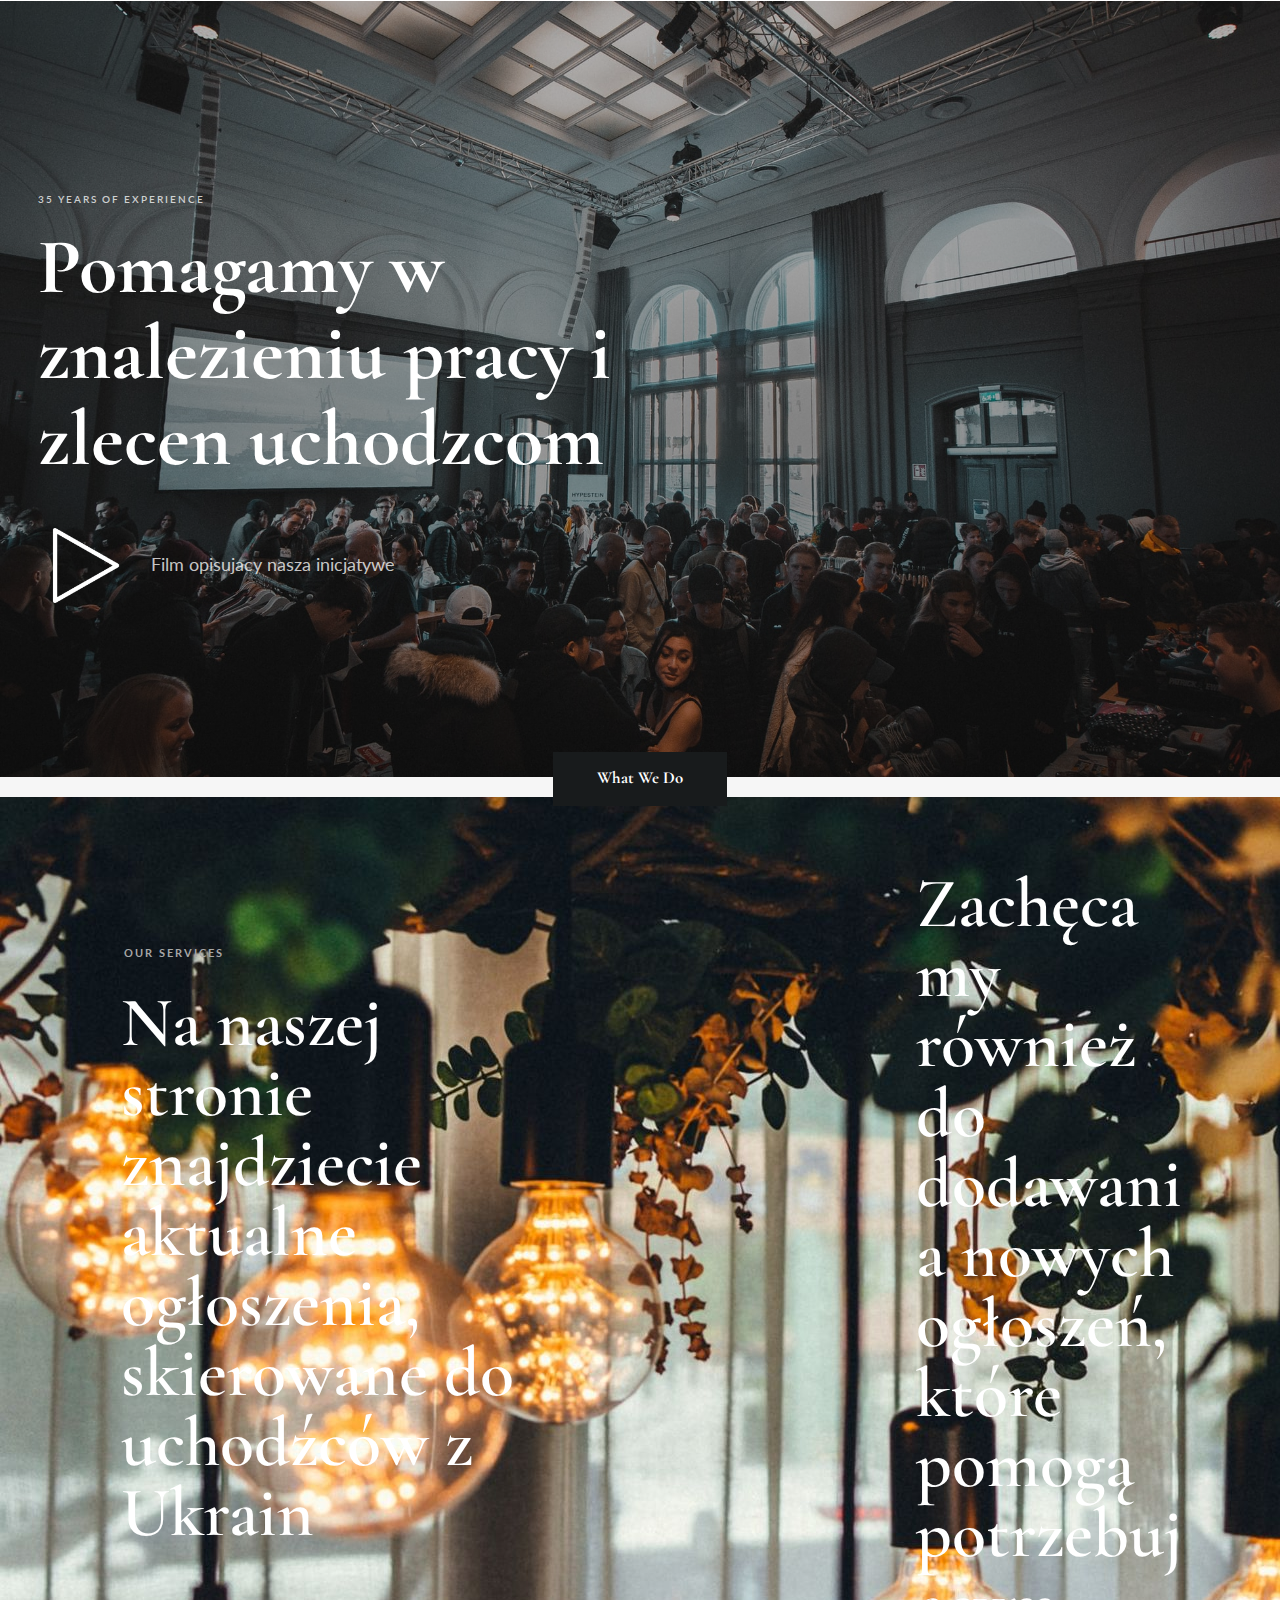
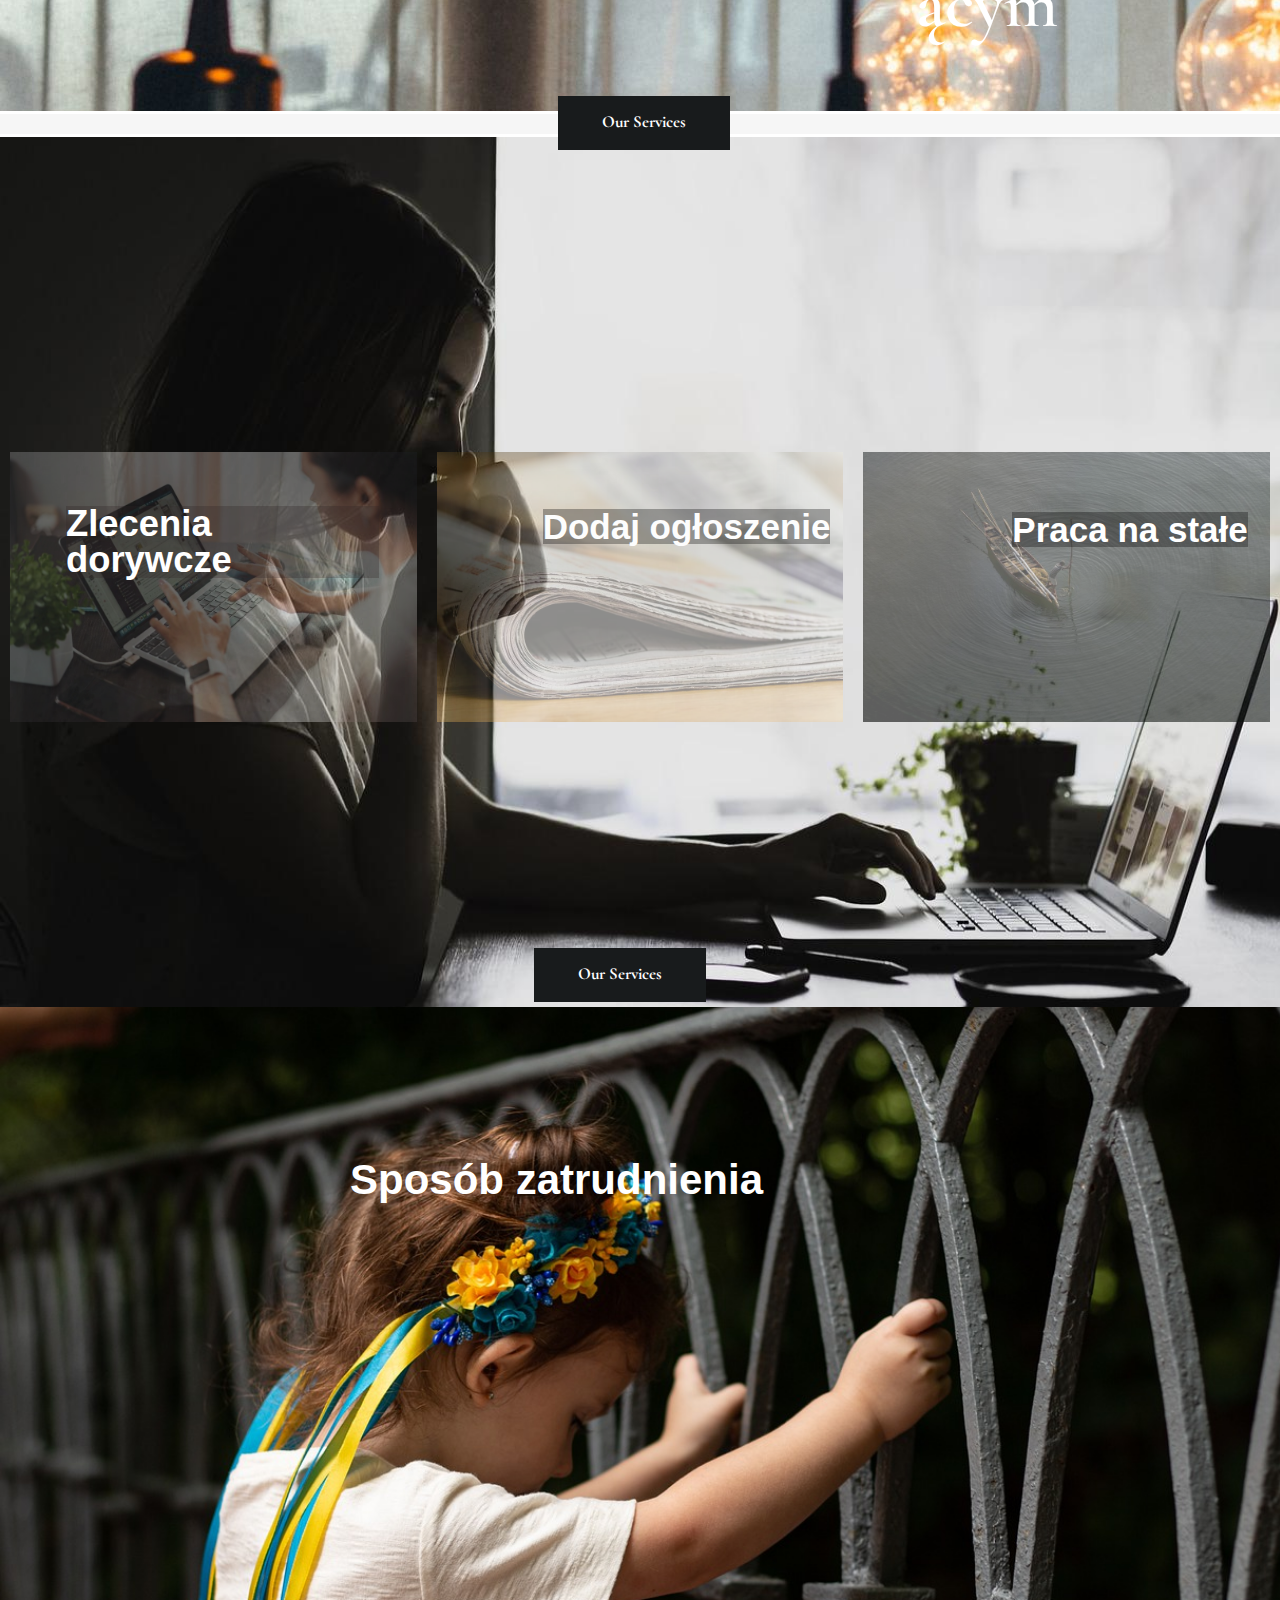
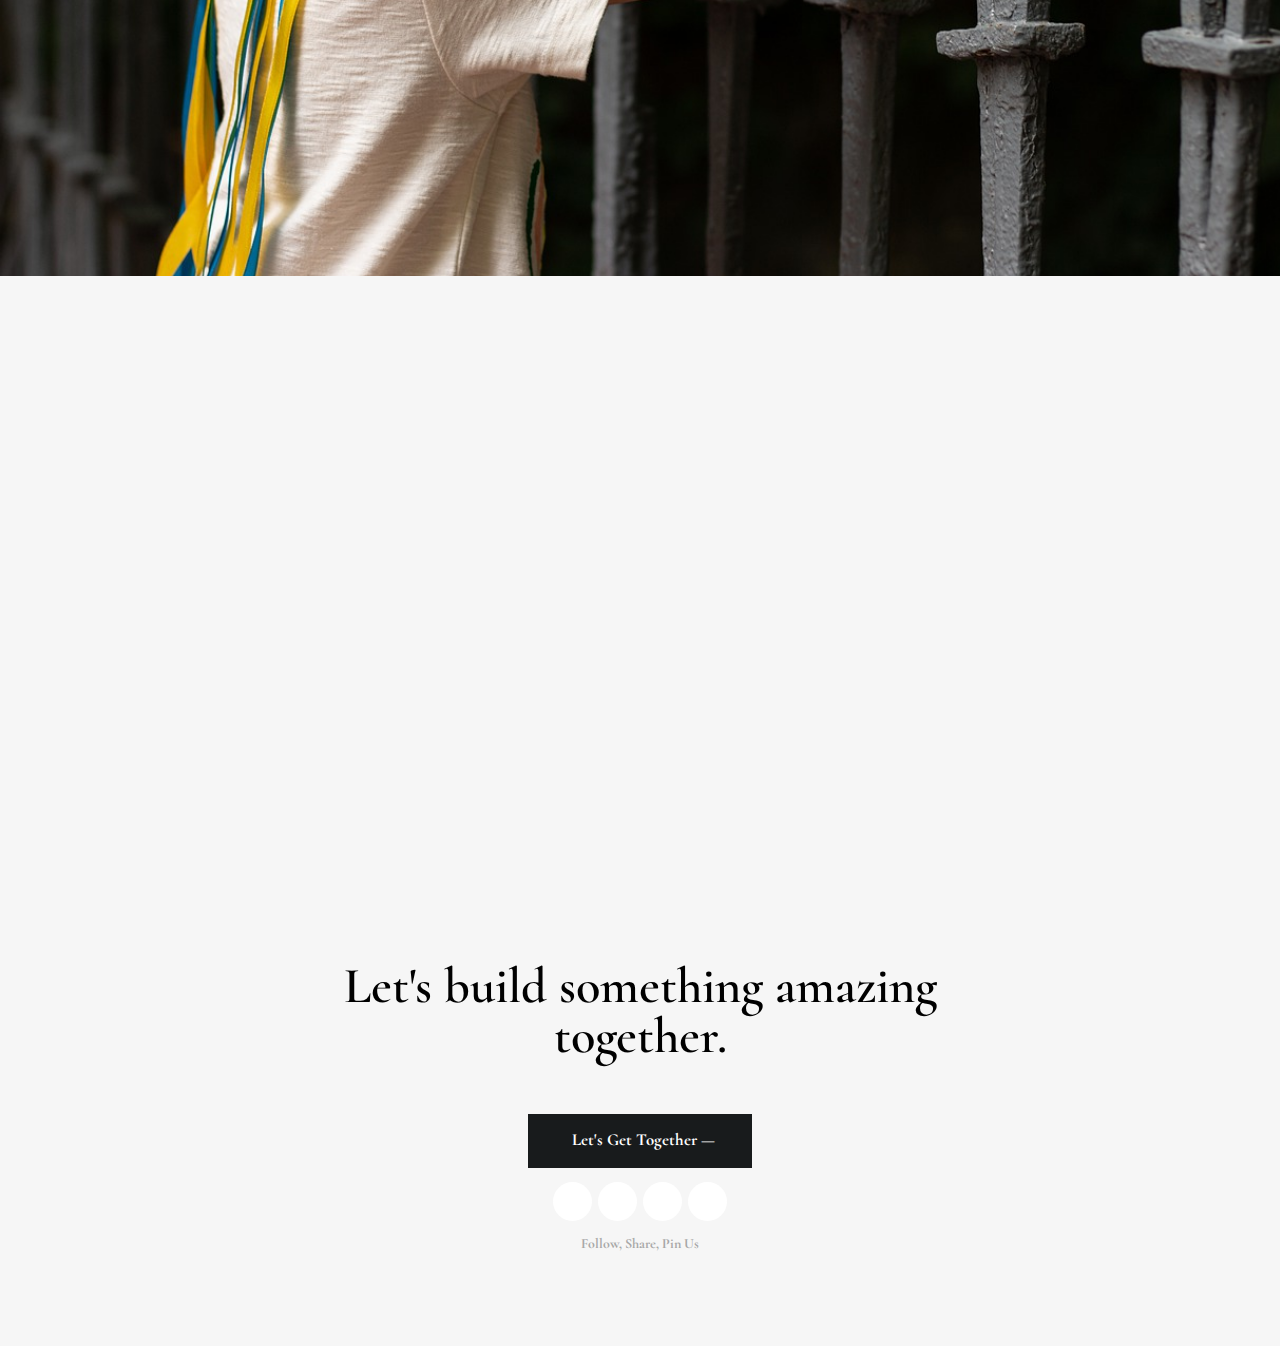
==== commit 69e0a7e4: "added js" ====
--- a/index.html
+++ b/index.html
@@ -36,7 +36,7 @@
 <link rel="stylesheet" id="elementor-icons-css" href="https://kamilenzio.github.io/nowy_wordpress/wp-content/plugins/elementor/assets/lib/eicons/css/elementor-icons.min.css?ver=5.15.0" media="all">
 <link rel="stylesheet" id="elementor-frontend-css" href="https://kamilenzio.github.io/nowy_wordpress/wp-content/plugins/elementor/assets/css/frontend-lite.min.css?ver=3.6.6" media="all">
 <link rel="stylesheet" id="elementor-post-6-css" href="https://kamilenzio.github.io/nowy_wordpress/wp-content/uploads/elementor/css/post-6.css?ver=1655756077" media="all">
-<link rel="stylesheet" id="elementor-post-23-css" href="https://kamilenzio.github.io/nowy_wordpress/wp-content/uploads/elementor/css/post-23.css?ver=1656360383" media="all">
+<link rel="stylesheet" id="elementor-post-23-css" href="https://kamilenzio.github.io/nowy_wordpress/wp-content/uploads/elementor/css/post-23.css?ver=1656366039" media="all">
 <link rel="stylesheet" id="oe-widgets-style-css" href="https://kamilenzio.github.io/nowy_wordpress/wp-content/plugins/ocean-extra/assets/css/widgets.css?ver=6.0" media="all">
 <link rel="stylesheet" id="google-fonts-1-css" href="https://fonts.googleapis.com/css?family=Roboto%3A100%2C100italic%2C200%2C200italic%2C300%2C300italic%2C400%2C400italic%2C500%2C500italic%2C600%2C600italic%2C700%2C700italic%2C800%2C800italic%2C900%2C900italic%7CRoboto+Slab%3A100%2C100italic%2C200%2C200italic%2C300%2C300italic%2C400%2C400italic%2C500%2C500italic%2C600%2C600italic%2C700%2C700italic%2C800%2C800italic%2C900%2C900italic%7CLato%3A100%2C100italic%2C200%2C200italic%2C300%2C300italic%2C400%2C400italic%2C500%2C500italic%2C600%2C600italic%2C700%2C700italic%2C800%2C800italic%2C900%2C900italic%7CCormorant+Garamond%3A100%2C100italic%2C200%2C200italic%2C300%2C300italic%2C400%2C400italic%2C500%2C500italic%2C600%2C600italic%2C700%2C700italic%2C800%2C800italic%2C900%2C900italic%7CCormorant%3A100%2C100italic%2C200%2C200italic%2C300%2C300italic%2C400%2C400italic%2C500%2C500italic%2C600%2C600italic%2C700%2C700italic%2C800%2C800italic%2C900%2C900italic&#038;display=auto&#038;ver=6.0" media="all">
 <link rel="stylesheet" id="elementor-icons-shared-0-css" href="https://kamilenzio.github.io/nowy_wordpress/wp-content/plugins/elementor/assets/lib/font-awesome/css/fontawesome.min.css?ver=5.15.3" media="all">
@@ -168,8 +168,7 @@
 							</div>
 		</section>
 				<section class="elementor-section elementor-top-section elementor-element elementor-element-517bf77c elementor-section-boxed elementor-section-height-default elementor-section-height-default" data-id="517bf77c" data-element_type="section" data-settings="{&quot;background_background&quot;:&quot;classic&quot;}">
-							<div class="elementor-background-overlay"></div>
-							<div class="elementor-container elementor-column-gap-default">
+						<div class="elementor-container elementor-column-gap-default">
 					<div class="elementor-column elementor-col-100 elementor-top-column elementor-element elementor-element-7529c0da" data-id="7529c0da" data-element_type="column">
 			<div class="elementor-widget-wrap elementor-element-populated">
 								<section class="elementor-section elementor-inner-section elementor-element elementor-element-4a04123a elementor-section-boxed elementor-section-height-default elementor-section-height-default" data-id="4a04123a" data-element_type="section" data-settings="{&quot;background_background&quot;:&quot;classic&quot;}">
@@ -272,7 +271,7 @@
 		</div>
 							</div>
 		</section>
-				<section class="elementor-section elementor-top-section elementor-element elementor-element-f75cbf9 elementor-section-boxed elementor-section-height-default elementor-section-height-default" data-id="f75cbf9" data-element_type="section" data-settings="{&quot;background_background&quot;:&quot;classic&quot;}">
+				<section class="elementor-section elementor-top-section elementor-element elementor-element-f75cbf9 elementor-section-height-min-height elementor-section-boxed elementor-section-height-default elementor-section-items-middle" data-id="f75cbf9" data-element_type="section" data-settings="{&quot;background_background&quot;:&quot;classic&quot;}">
 						<div class="elementor-container elementor-column-gap-default">
 					<div class="elementor-column elementor-col-100 elementor-top-column elementor-element elementor-element-4c3b1ca" data-id="4c3b1ca" data-element_type="column">
 			<div class="elementor-widget-wrap">
@@ -280,7 +279,7 @@
 		</div>
 							</div>
 		</section>
-				<section class="elementor-section elementor-top-section elementor-element elementor-element-94928a5 elementor-section-height-full elementor-section-boxed elementor-section-height-default elementor-section-items-middle" data-id="94928a5" data-element_type="section" data-settings="{&quot;background_background&quot;:&quot;classic&quot;}">
+				<section class="elementor-section elementor-top-section elementor-element elementor-element-94928a5 elementor-section-height-full elementor-section-boxed elementor-section-height-default elementor-section-items-middle" data-id="94928a5" data-element_type="section" data-settings="{&quot;background_background&quot;:&quot;classic&quot;,&quot;animation&quot;:&quot;none&quot;}">
 						<div class="elementor-container elementor-column-gap-default">
 					<div class="elementor-column elementor-col-50 elementor-top-column elementor-element elementor-element-332ab4c" data-id="332ab4c" data-element_type="column">
 			<div class="elementor-widget-wrap elementor-element-populated">
@@ -303,7 +302,7 @@
 				</div>
 					</div>
 		</div>
-				<div class="elementor-column elementor-col-50 elementor-top-column elementor-element elementor-element-cef0fb7" data-id="cef0fb7" data-element_type="column">
+				<div class="elementor-column elementor-col-50 elementor-top-column elementor-element elementor-element-cef0fb7" data-id="cef0fb7" data-element_type="column" data-settings="{&quot;animation&quot;:&quot;none&quot;}">
 			<div class="elementor-widget-wrap elementor-element-populated">
 								<div class="elementor-element elementor-element-c6e5091 elementor-widget__width-initial elementor-absolute elementor-invisible elementor-widget elementor-widget-text-editor" data-id="c6e5091" data-element_type="widget" data-settings="{&quot;_position&quot;:&quot;absolute&quot;,&quot;_animation&quot;:&quot;fadeInRight&quot;}" data-widget_type="text-editor.default">
 				<div class="elementor-widget-container">
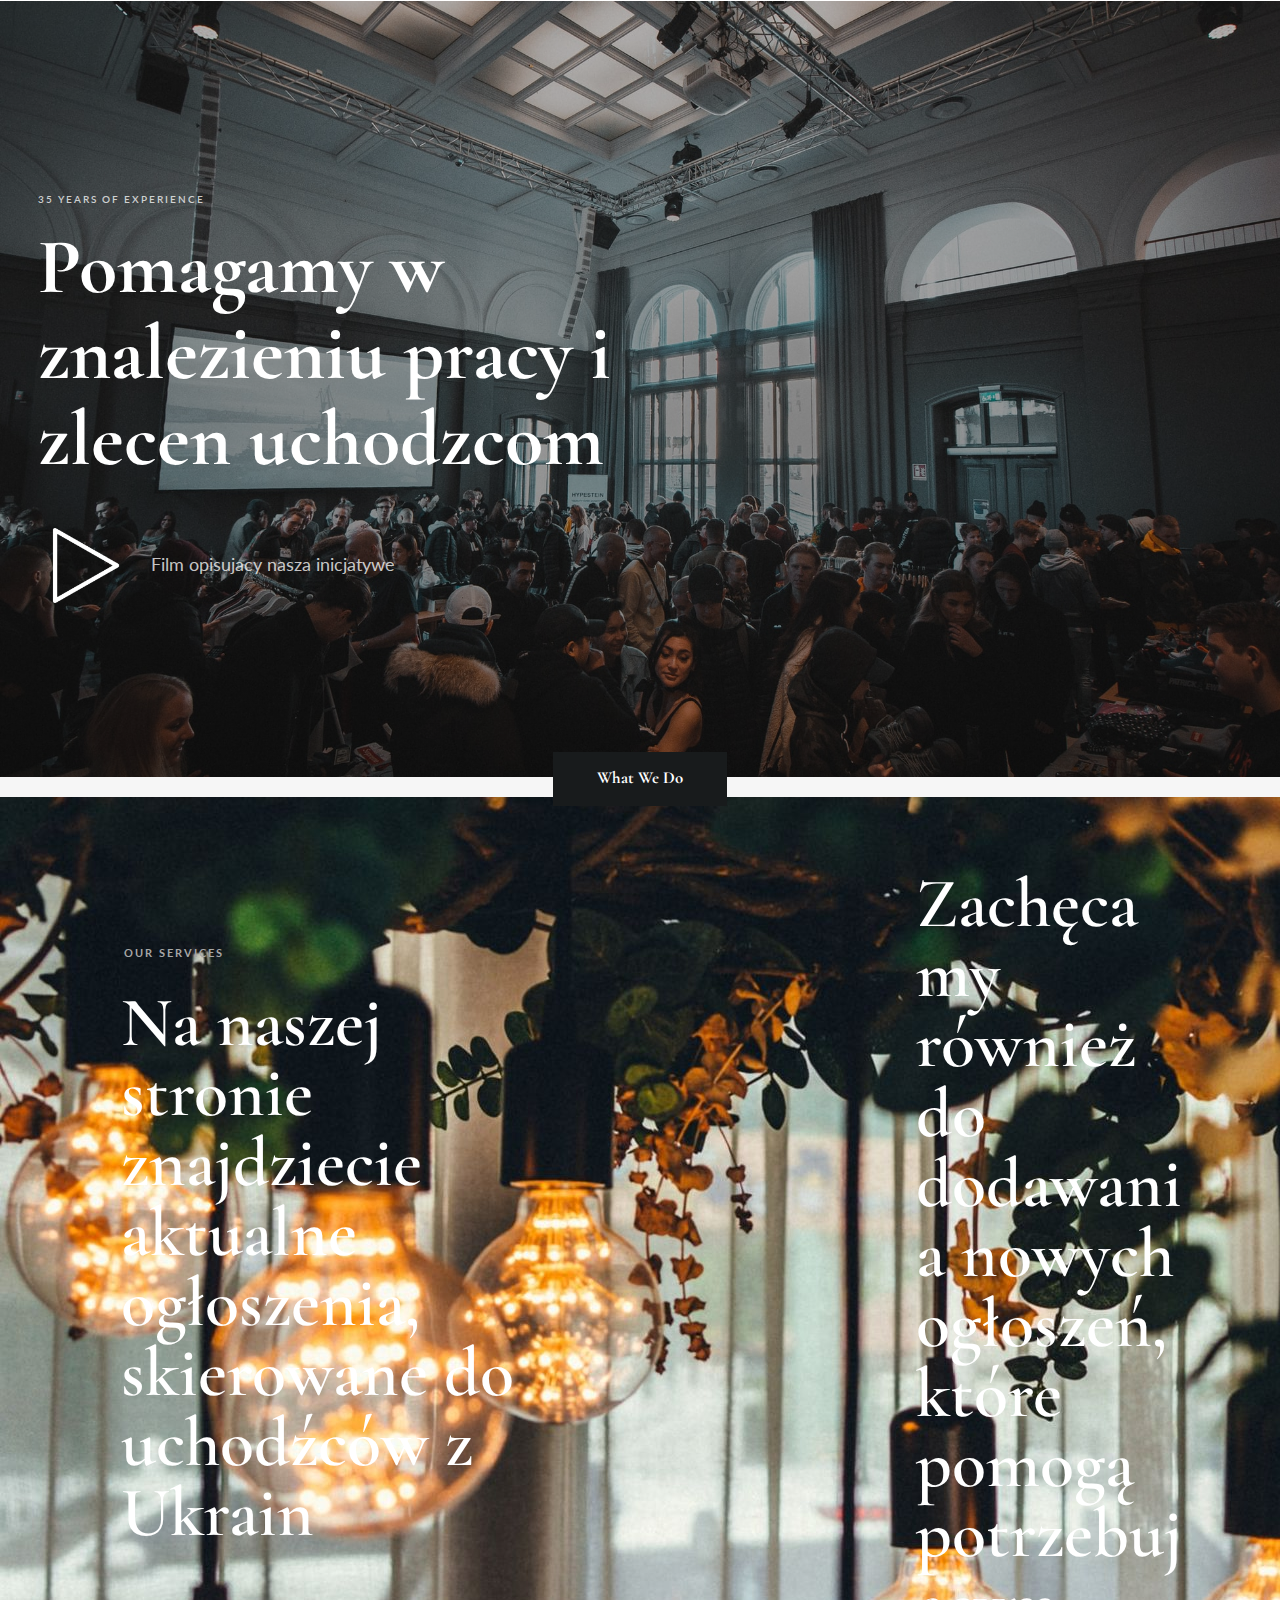
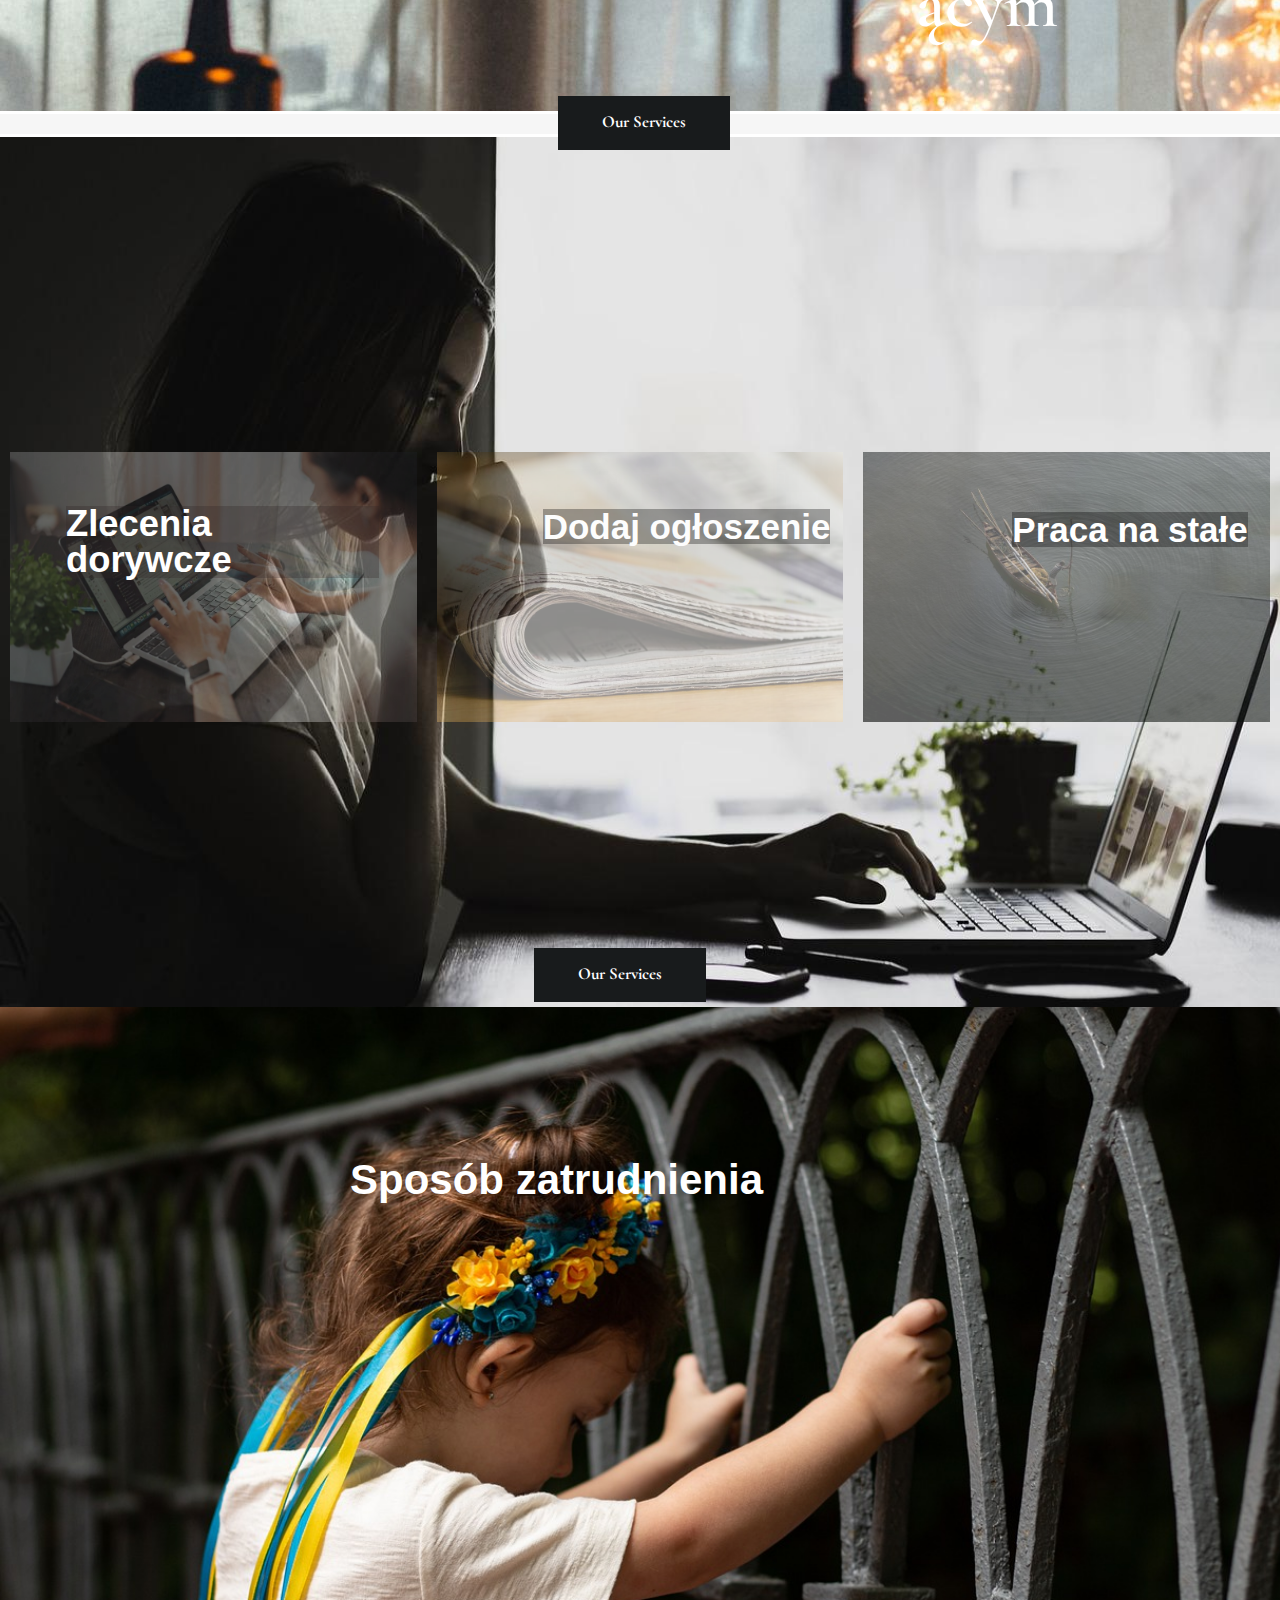
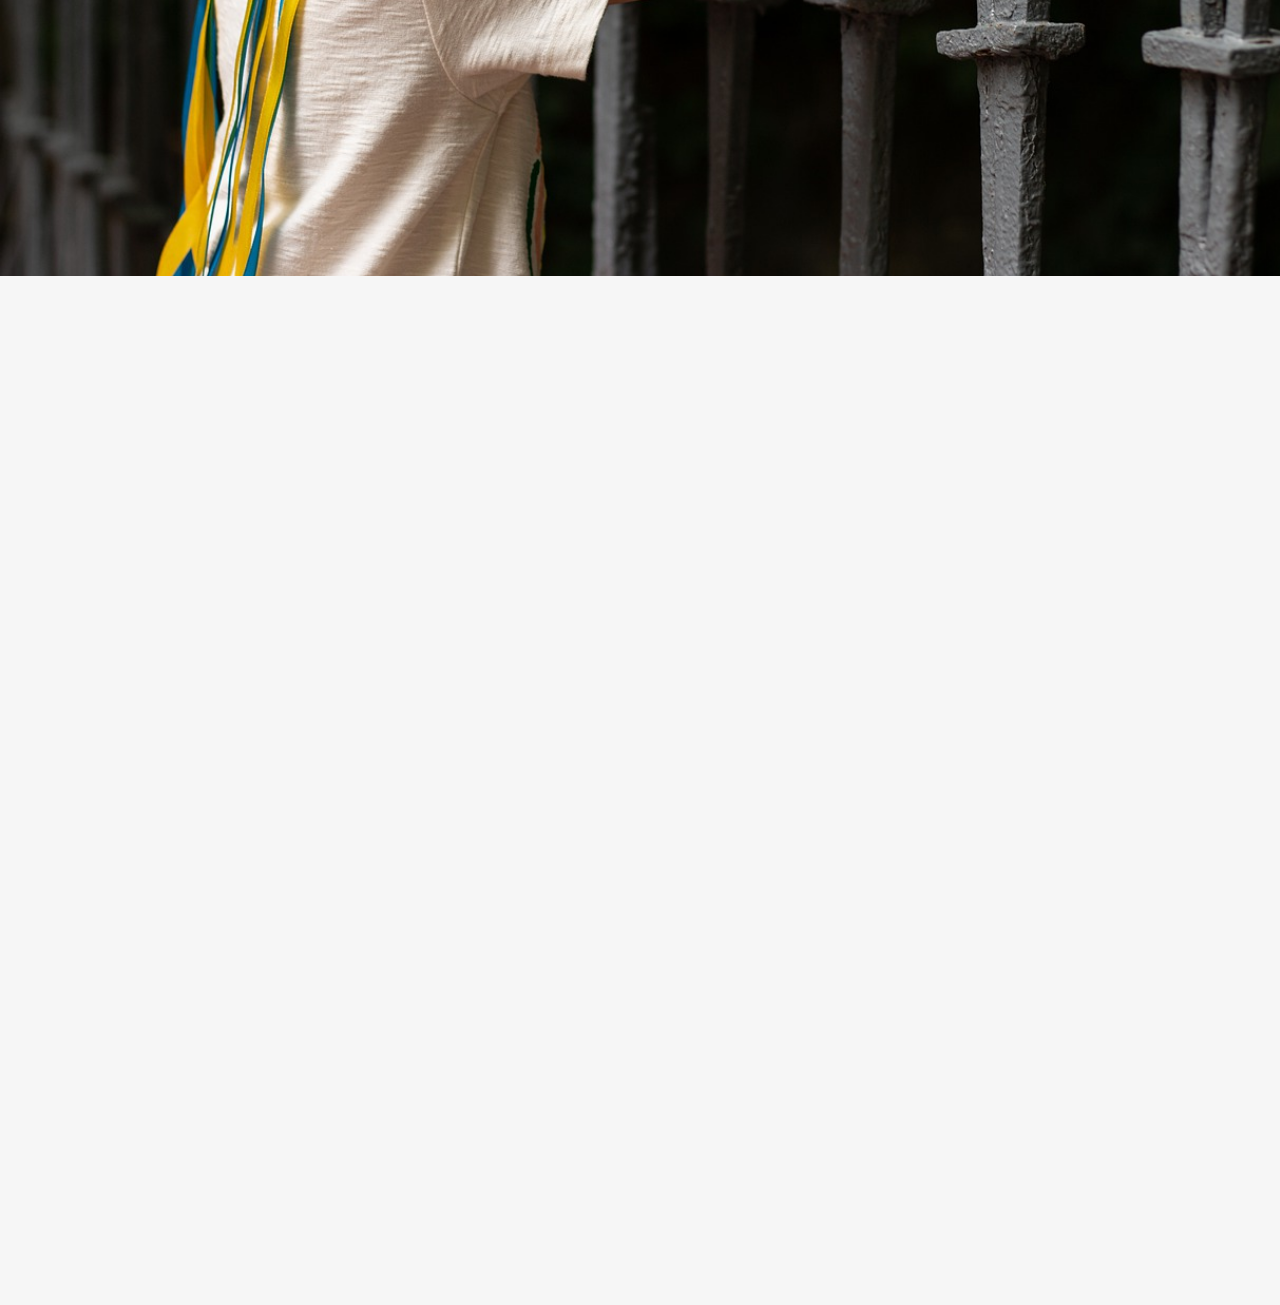
==== commit ed17e126: "elo" ====
--- a/index.html
+++ b/index.html
@@ -30,17 +30,16 @@
 	<link rel="stylesheet" id="wp-block-library-css" href="https://kamilenzio.github.io/nowy_wordpress/wp-includes/css/dist/block-library/style.min.css?ver=6.0" media="all">
 <style id="wp-block-library-theme-inline-css">.wp-block-audio figcaption{color:#555;font-size:13px;text-align:center}.is-dark-theme .wp-block-audio figcaption{color:hsla(0,0%,100%,.65)}.wp-block-code{border:1px solid #ccc;border-radius:4px;font-family:Menlo,Consolas,monaco,monospace;padding:.8em 1em}.wp-block-embed figcaption{color:#555;font-size:13px;text-align:center}.is-dark-theme .wp-block-embed figcaption{color:hsla(0,0%,100%,.65)}.blocks-gallery-caption{color:#555;font-size:13px;text-align:center}.is-dark-theme .blocks-gallery-caption{color:hsla(0,0%,100%,.65)}.wp-block-image figcaption{color:#555;font-size:13px;text-align:center}.is-dark-theme .wp-block-image figcaption{color:hsla(0,0%,100%,.65)}.wp-block-pullquote{border-top:4px solid;border-bottom:4px solid;margin-bottom:1.75em;color:currentColor}.wp-block-pullquote__citation,.wp-block-pullquote cite,.wp-block-pullquote footer{color:currentColor;text-transform:uppercase;font-size:.8125em;font-style:normal}.wp-block-quote{border-left:.25em solid;margin:0 0 1.75em;padding-left:1em}.wp-block-quote cite,.wp-block-quote footer{color:currentColor;font-size:.8125em;position:relative;font-style:normal}.wp-block-quote.has-text-align-right{border-left:none;border-right:.25em solid;padding-left:0;padding-right:1em}.wp-block-quote.has-text-align-center{border:none;padding-left:0}.wp-block-quote.is-large,.wp-block-quote.is-style-large,.wp-block-quote.is-style-plain{border:none}.wp-block-search .wp-block-search__label{font-weight:700}:where(.wp-block-group.has-background){padding:1.25em 2.375em}.wp-block-separator.has-css-opacity{opacity:.4}.wp-block-separator{border:none;border-bottom:2px solid;margin-left:auto;margin-right:auto}.wp-block-separator.has-alpha-channel-opacity{opacity:1}.wp-block-separator:not(.is-style-wide):not(.is-style-dots){width:100px}.wp-block-separator.has-background:not(.is-style-dots){border-bottom:none;height:1px}.wp-block-separator.has-background:not(.is-style-wide):not(.is-style-dots){height:2px}.wp-block-table thead{border-bottom:3px solid}.wp-block-table tfoot{border-top:3px solid}.wp-block-table td,.wp-block-table th{padding:.5em;border:1px solid;word-break:normal}.wp-block-table figcaption{color:#555;font-size:13px;text-align:center}.is-dark-theme .wp-block-table figcaption{color:hsla(0,0%,100%,.65)}.wp-block-video figcaption{color:#555;font-size:13px;text-align:center}.is-dark-theme .wp-block-video figcaption{color:hsla(0,0%,100%,.65)}.wp-block-template-part.has-background{padding:1.25em 2.375em;margin-top:0;margin-bottom:0}</style>
 <style id="global-styles-inline-css">body{--wp--preset--color--black: #000000;--wp--preset--color--cyan-bluish-gray: #abb8c3;--wp--preset--color--white: #ffffff;--wp--preset--color--pale-pink: #f78da7;--wp--preset--color--vivid-red: #cf2e2e;--wp--preset--color--luminous-vivid-orange: #ff6900;--wp--preset--color--luminous-vivid-amber: #fcb900;--wp--preset--color--light-green-cyan: #7bdcb5;--wp--preset--color--vivid-green-cyan: #00d084;--wp--preset--color--pale-cyan-blue: #8ed1fc;--wp--preset--color--vivid-cyan-blue: #0693e3;--wp--preset--color--vivid-purple: #9b51e0;--wp--preset--gradient--vivid-cyan-blue-to-vivid-purple: linear-gradient(135deg,rgba(6,147,227,1) 0%,rgb(155,81,224) 100%);--wp--preset--gradient--light-green-cyan-to-vivid-green-cyan: linear-gradient(135deg,rgb(122,220,180) 0%,rgb(0,208,130) 100%);--wp--preset--gradient--luminous-vivid-amber-to-luminous-vivid-orange: linear-gradient(135deg,rgba(252,185,0,1) 0%,rgba(255,105,0,1) 100%);--wp--preset--gradient--luminous-vivid-orange-to-vivid-red: linear-gradient(135deg,rgba(255,105,0,1) 0%,rgb(207,46,46) 100%);--wp--preset--gradient--very-light-gray-to-cyan-bluish-gray: linear-gradient(135deg,rgb(238,238,238) 0%,rgb(169,184,195) 100%);--wp--preset--gradient--cool-to-warm-spectrum: linear-gradient(135deg,rgb(74,234,220) 0%,rgb(151,120,209) 20%,rgb(207,42,186) 40%,rgb(238,44,130) 60%,rgb(251,105,98) 80%,rgb(254,248,76) 100%);--wp--preset--gradient--blush-light-purple: linear-gradient(135deg,rgb(255,206,236) 0%,rgb(152,150,240) 100%);--wp--preset--gradient--blush-bordeaux: linear-gradient(135deg,rgb(254,205,165) 0%,rgb(254,45,45) 50%,rgb(107,0,62) 100%);--wp--preset--gradient--luminous-dusk: linear-gradient(135deg,rgb(255,203,112) 0%,rgb(199,81,192) 50%,rgb(65,88,208) 100%);--wp--preset--gradient--pale-ocean: linear-gradient(135deg,rgb(255,245,203) 0%,rgb(182,227,212) 50%,rgb(51,167,181) 100%);--wp--preset--gradient--electric-grass: linear-gradient(135deg,rgb(202,248,128) 0%,rgb(113,206,126) 100%);--wp--preset--gradient--midnight: linear-gradient(135deg,rgb(2,3,129) 0%,rgb(40,116,252) 100%);--wp--preset--duotone--dark-grayscale: url('#wp-duotone-dark-grayscale');--wp--preset--duotone--grayscale: url('#wp-duotone-grayscale');--wp--preset--duotone--purple-yellow: url('#wp-duotone-purple-yellow');--wp--preset--duotone--blue-red: url('#wp-duotone-blue-red');--wp--preset--duotone--midnight: url('#wp-duotone-midnight');--wp--preset--duotone--magenta-yellow: url('#wp-duotone-magenta-yellow');--wp--preset--duotone--purple-green: url('#wp-duotone-purple-green');--wp--preset--duotone--blue-orange: url('#wp-duotone-blue-orange');--wp--preset--font-size--small: 13px;--wp--preset--font-size--medium: 20px;--wp--preset--font-size--large: 36px;--wp--preset--font-size--x-large: 42px;}.has-black-color{color: var(--wp--preset--color--black) !important;}.has-cyan-bluish-gray-color{color: var(--wp--preset--color--cyan-bluish-gray) !important;}.has-white-color{color: var(--wp--preset--color--white) !important;}.has-pale-pink-color{color: var(--wp--preset--color--pale-pink) !important;}.has-vivid-red-color{color: var(--wp--preset--color--vivid-red) !important;}.has-luminous-vivid-orange-color{color: var(--wp--preset--color--luminous-vivid-orange) !important;}.has-luminous-vivid-amber-color{color: var(--wp--preset--color--luminous-vivid-amber) !important;}.has-light-green-cyan-color{color: var(--wp--preset--color--light-green-cyan) !important;}.has-vivid-green-cyan-color{color: var(--wp--preset--color--vivid-green-cyan) !important;}.has-pale-cyan-blue-color{color: var(--wp--preset--color--pale-cyan-blue) !important;}.has-vivid-cyan-blue-color{color: var(--wp--preset--color--vivid-cyan-blue) !important;}.has-vivid-purple-color{color: var(--wp--preset--color--vivid-purple) !important;}.has-black-background-color{background-color: var(--wp--preset--color--black) !important;}.has-cyan-bluish-gray-background-color{background-color: var(--wp--preset--color--cyan-bluish-gray) !important;}.has-white-background-color{background-color: var(--wp--preset--color--white) !important;}.has-pale-pink-background-color{background-color: var(--wp--preset--color--pale-pink) !important;}.has-vivid-red-background-color{background-color: var(--wp--preset--color--vivid-red) !important;}.has-luminous-vivid-orange-background-color{background-color: var(--wp--preset--color--luminous-vivid-orange) !important;}.has-luminous-vivid-amber-background-color{background-color: var(--wp--preset--color--luminous-vivid-amber) !important;}.has-light-green-cyan-background-color{background-color: var(--wp--preset--color--light-green-cyan) !important;}.has-vivid-green-cyan-background-color{background-color: var(--wp--preset--color--vivid-green-cyan) !important;}.has-pale-cyan-blue-background-color{background-color: var(--wp--preset--color--pale-cyan-blue) !important;}.has-vivid-cyan-blue-background-color{background-color: var(--wp--preset--color--vivid-cyan-blue) !important;}.has-vivid-purple-background-color{background-color: var(--wp--preset--color--vivid-purple) !important;}.has-black-border-color{border-color: var(--wp--preset--color--black) !important;}.has-cyan-bluish-gray-border-color{border-color: var(--wp--preset--color--cyan-bluish-gray) !important;}.has-white-border-color{border-color: var(--wp--preset--color--white) !important;}.has-pale-pink-border-color{border-color: var(--wp--preset--color--pale-pink) !important;}.has-vivid-red-border-color{border-color: var(--wp--preset--color--vivid-red) !important;}.has-luminous-vivid-orange-border-color{border-color: var(--wp--preset--color--luminous-vivid-orange) !important;}.has-luminous-vivid-amber-border-color{border-color: var(--wp--preset--color--luminous-vivid-amber) !important;}.has-light-green-cyan-border-color{border-color: var(--wp--preset--color--light-green-cyan) !important;}.has-vivid-green-cyan-border-color{border-color: var(--wp--preset--color--vivid-green-cyan) !important;}.has-pale-cyan-blue-border-color{border-color: var(--wp--preset--color--pale-cyan-blue) !important;}.has-vivid-cyan-blue-border-color{border-color: var(--wp--preset--color--vivid-cyan-blue) !important;}.has-vivid-purple-border-color{border-color: var(--wp--preset--color--vivid-purple) !important;}.has-vivid-cyan-blue-to-vivid-purple-gradient-background{background: var(--wp--preset--gradient--vivid-cyan-blue-to-vivid-purple) !important;}.has-light-green-cyan-to-vivid-green-cyan-gradient-background{background: var(--wp--preset--gradient--light-green-cyan-to-vivid-green-cyan) !important;}.has-luminous-vivid-amber-to-luminous-vivid-orange-gradient-background{background: var(--wp--preset--gradient--luminous-vivid-amber-to-luminous-vivid-orange) !important;}.has-luminous-vivid-orange-to-vivid-red-gradient-background{background: var(--wp--preset--gradient--luminous-vivid-orange-to-vivid-red) !important;}.has-very-light-gray-to-cyan-bluish-gray-gradient-background{background: var(--wp--preset--gradient--very-light-gray-to-cyan-bluish-gray) !important;}.has-cool-to-warm-spectrum-gradient-background{background: var(--wp--preset--gradient--cool-to-warm-spectrum) !important;}.has-blush-light-purple-gradient-background{background: var(--wp--preset--gradient--blush-light-purple) !important;}.has-blush-bordeaux-gradient-background{background: var(--wp--preset--gradient--blush-bordeaux) !important;}.has-luminous-dusk-gradient-background{background: var(--wp--preset--gradient--luminous-dusk) !important;}.has-pale-ocean-gradient-background{background: var(--wp--preset--gradient--pale-ocean) !important;}.has-electric-grass-gradient-background{background: var(--wp--preset--gradient--electric-grass) !important;}.has-midnight-gradient-background{background: var(--wp--preset--gradient--midnight) !important;}.has-small-font-size{font-size: var(--wp--preset--font-size--small) !important;}.has-medium-font-size{font-size: var(--wp--preset--font-size--medium) !important;}.has-large-font-size{font-size: var(--wp--preset--font-size--large) !important;}.has-x-large-font-size{font-size: var(--wp--preset--font-size--x-large) !important;}</style>
+<link rel="stylesheet" id="contact-form-7-css" href="https://kamilenzio.github.io/nowy_wordpress/wp-content/plugins/contact-form-7/includes/css/styles.css?ver=5.6" media="all">
 <link rel="stylesheet" id="font-awesome-css" href="https://kamilenzio.github.io/nowy_wordpress/wp-content/themes/oceanwp/assets/fonts/fontawesome/css/all.min.css?ver=5.15.1" media="all">
 <link rel="stylesheet" id="simple-line-icons-css" href="https://kamilenzio.github.io/nowy_wordpress/wp-content/themes/oceanwp/assets/css/third/simple-line-icons.min.css?ver=2.4.0" media="all">
 <link rel="stylesheet" id="oceanwp-style-css" href="https://kamilenzio.github.io/nowy_wordpress/wp-content/themes/oceanwp/assets/css/style.min.css?ver=3.3.3" media="all">
 <link rel="stylesheet" id="elementor-icons-css" href="https://kamilenzio.github.io/nowy_wordpress/wp-content/plugins/elementor/assets/lib/eicons/css/elementor-icons.min.css?ver=5.15.0" media="all">
 <link rel="stylesheet" id="elementor-frontend-css" href="https://kamilenzio.github.io/nowy_wordpress/wp-content/plugins/elementor/assets/css/frontend-lite.min.css?ver=3.6.6" media="all">
 <link rel="stylesheet" id="elementor-post-6-css" href="https://kamilenzio.github.io/nowy_wordpress/wp-content/uploads/elementor/css/post-6.css?ver=1655756077" media="all">
-<link rel="stylesheet" id="elementor-post-23-css" href="https://kamilenzio.github.io/nowy_wordpress/wp-content/uploads/elementor/css/post-23.css?ver=1656366039" media="all">
+<link rel="stylesheet" id="elementor-post-23-css" href="https://kamilenzio.github.io/nowy_wordpress/wp-content/uploads/elementor/css/post-23.css?ver=1656447721" media="all">
 <link rel="stylesheet" id="oe-widgets-style-css" href="https://kamilenzio.github.io/nowy_wordpress/wp-content/plugins/ocean-extra/assets/css/widgets.css?ver=6.0" media="all">
 <link rel="stylesheet" id="google-fonts-1-css" href="https://fonts.googleapis.com/css?family=Roboto%3A100%2C100italic%2C200%2C200italic%2C300%2C300italic%2C400%2C400italic%2C500%2C500italic%2C600%2C600italic%2C700%2C700italic%2C800%2C800italic%2C900%2C900italic%7CRoboto+Slab%3A100%2C100italic%2C200%2C200italic%2C300%2C300italic%2C400%2C400italic%2C500%2C500italic%2C600%2C600italic%2C700%2C700italic%2C800%2C800italic%2C900%2C900italic%7CLato%3A100%2C100italic%2C200%2C200italic%2C300%2C300italic%2C400%2C400italic%2C500%2C500italic%2C600%2C600italic%2C700%2C700italic%2C800%2C800italic%2C900%2C900italic%7CCormorant+Garamond%3A100%2C100italic%2C200%2C200italic%2C300%2C300italic%2C400%2C400italic%2C500%2C500italic%2C600%2C600italic%2C700%2C700italic%2C800%2C800italic%2C900%2C900italic%7CCormorant%3A100%2C100italic%2C200%2C200italic%2C300%2C300italic%2C400%2C400italic%2C500%2C500italic%2C600%2C600italic%2C700%2C700italic%2C800%2C800italic%2C900%2C900italic&#038;display=auto&#038;ver=6.0" media="all">
-<link rel="stylesheet" id="elementor-icons-shared-0-css" href="https://kamilenzio.github.io/nowy_wordpress/wp-content/plugins/elementor/assets/lib/font-awesome/css/fontawesome.min.css?ver=5.15.3" media="all">
-<link rel="stylesheet" id="elementor-icons-fa-brands-css" href="https://kamilenzio.github.io/nowy_wordpress/wp-content/plugins/elementor/assets/lib/font-awesome/css/brands.min.css?ver=5.15.3" media="all">
 <script src="https://kamilenzio.github.io/nowy_wordpress/wp-includes/js/jquery/jquery.min.js?ver=3.6.0" id="jquery-core-js"></script>
 <script src="https://kamilenzio.github.io/nowy_wordpress/wp-includes/js/jquery/jquery-migrate.min.js?ver=3.3.2" id="jquery-migrate-js"></script>
 <link rel="https://api.w.org/" href="https://kamilenzio.github.io/nowy_wordpress/index.php/wp-json/">
@@ -119,11 +118,11 @@
 						<div class="elementor-container elementor-column-gap-default">
 					<div class="elementor-column elementor-col-50 elementor-inner-column elementor-element elementor-element-3c528348" data-id="3c528348" data-element_type="column">
 			<div class="elementor-widget-wrap elementor-element-populated">
-								<div class="elementor-element elementor-element-3deee3e1 elementor-aspect-ratio-169 elementor-widget elementor-widget-video" data-id="3deee3e1" data-element_type="widget" data-settings="{&quot;youtube_url&quot;:&quot;https:\/\/www.youtube.com\/watch?v=EWJZGImJHOY&quot;,&quot;show_image_overlay&quot;:&quot;yes&quot;,&quot;image_overlay&quot;:{&quot;url&quot;:&quot;https:\/\/kamilenzio.github.io\/nowy_wordpress\/wp-content\/uploads\/2022\/06\/play-light.png&quot;,&quot;id&quot;:&quot;43&quot;},&quot;lazy_load&quot;:&quot;yes&quot;,&quot;lightbox&quot;:&quot;yes&quot;,&quot;video_type&quot;:&quot;youtube&quot;,&quot;controls&quot;:&quot;yes&quot;,&quot;aspect_ratio&quot;:&quot;169&quot;}" data-widget_type="video.default">
+								<div class="elementor-element elementor-element-3deee3e1 elementor-aspect-ratio-169 elementor-widget elementor-widget-video" data-id="3deee3e1" data-element_type="widget" data-settings="{&quot;youtube_url&quot;:&quot;https:\/\/www.youtube.com\/watch?v=95y1S6ngbMw&quot;,&quot;show_image_overlay&quot;:&quot;yes&quot;,&quot;image_overlay&quot;:{&quot;url&quot;:&quot;https:\/\/kamilenzio.github.io\/nowy_wordpress\/wp-content\/uploads\/2022\/06\/play-light.png&quot;,&quot;id&quot;:&quot;43&quot;},&quot;lazy_load&quot;:&quot;yes&quot;,&quot;lightbox&quot;:&quot;yes&quot;,&quot;video_type&quot;:&quot;youtube&quot;,&quot;controls&quot;:&quot;yes&quot;,&quot;aspect_ratio&quot;:&quot;169&quot;}" data-widget_type="video.default">
 				<div class="elementor-widget-container">
 			<style>/*! elementor - v3.6.6 - 08-06-2022 */
 .elementor-widget-video .elementor-widget-container{overflow:hidden;-webkit-transform:translateZ(0);transform:translateZ(0)}.elementor-widget-video .elementor-open-inline .elementor-custom-embed-image-overlay{position:absolute;top:0;left:0;width:100%;height:100%;background-size:cover;background-position:50%}.elementor-widget-video .elementor-custom-embed-image-overlay{cursor:pointer;text-align:center}.elementor-widget-video .elementor-custom-embed-image-overlay:hover .elementor-custom-embed-play i{opacity:1}.elementor-widget-video .elementor-custom-embed-image-overlay img{display:block;width:100%}.elementor-widget-video .e-hosted-video .elementor-video{-o-object-fit:cover;object-fit:cover}</style>		<div class="elementor-wrapper elementor-open-lightbox">
-							<div class="elementor-custom-embed-image-overlay" data-elementor-open-lightbox="yes" data-elementor-lightbox="{&quot;type&quot;:&quot;video&quot;,&quot;videoType&quot;:&quot;youtube&quot;,&quot;url&quot;:&quot;https:\/\/www.youtube.com\/embed\/EWJZGImJHOY?feature=oembed&amp;start&amp;end&amp;wmode=opaque&amp;loop=0&amp;controls=1&amp;mute=0&amp;rel=0&amp;modestbranding=0&quot;,&quot;modalOptions&quot;:{&quot;id&quot;:&quot;elementor-lightbox-3deee3e1&quot;,&quot;entranceAnimation&quot;:&quot;&quot;,&quot;entranceAnimation_tablet&quot;:&quot;&quot;,&quot;entranceAnimation_mobile&quot;:&quot;&quot;,&quot;videoAspectRatio&quot;:&quot;169&quot;}}" e-action-hash="#elementor-action%3Aaction%3Dlightbox%26settings%[base64]%3D">
+							<div class="elementor-custom-embed-image-overlay" data-elementor-open-lightbox="yes" data-elementor-lightbox="{&quot;type&quot;:&quot;video&quot;,&quot;videoType&quot;:&quot;youtube&quot;,&quot;url&quot;:&quot;https:\/\/www.youtube.com\/embed\/95y1S6ngbMw?feature=oembed&amp;start&amp;end&amp;wmode=opaque&amp;loop=0&amp;controls=1&amp;mute=0&amp;rel=0&amp;modestbranding=0&quot;,&quot;modalOptions&quot;:{&quot;id&quot;:&quot;elementor-lightbox-3deee3e1&quot;,&quot;entranceAnimation&quot;:&quot;&quot;,&quot;entranceAnimation_tablet&quot;:&quot;&quot;,&quot;entranceAnimation_mobile&quot;:&quot;&quot;,&quot;videoAspectRatio&quot;:&quot;169&quot;}}" e-action-hash="#elementor-action%3Aaction%3Dlightbox%26settings%[base64]%3D">
 											<img width="512" height="512" src="https://kamilenzio.github.io/nowy_wordpress/wp-content/uploads/2022/06/play-light.png" class="attachment-full size-full" alt="" loading="lazy" srcset="https://kamilenzio.github.io/nowy_wordpress/wp-content/uploads/2022/06/play-light.png 512w, https://kamilenzio.github.io/nowy_wordpress/wp-content/uploads/2022/06/play-light-300x300.png 300w, https://kamilenzio.github.io/nowy_wordpress/wp-content/uploads/2022/06/play-light-150x150.png 150w" sizes="(max-width: 512px) 100vw, 512px">														</div>
 					</div>
 				</div>
@@ -332,7 +331,31 @@
 			<div class="elementor-widget-wrap elementor-element-populated">
 								<div class="elementor-element elementor-element-2ad85353 elementor-widget elementor-widget-heading" data-id="2ad85353" data-element_type="widget" data-widget_type="heading.default">
 				<div class="elementor-widget-container">
-			<h3 class="elementor-heading-title elementor-size-default">Some of our clients</h3>		</div>
+			<h3 class="elementor-heading-title elementor-size-default"><div role="form" class="wpcf7" id="wpcf7-f229-p23-o1" lang="en-US" dir="ltr">
+<div class="screen-reader-response">
+<p role="status" aria-live="polite" aria-atomic="true"></p> <ul></ul>
+</div>
+<form action="/wordpress/#wpcf7-f229-p23-o1" method="post" class="wpcf7-form init" novalidate="novalidate" data-status="init">
+<div style="display: none;">
+<input type="hidden" name="_wpcf7" value="229">
+<input type="hidden" name="_wpcf7_version" value="5.6">
+<input type="hidden" name="_wpcf7_locale" value="en_US">
+<input type="hidden" name="_wpcf7_unit_tag" value="wpcf7-f229-p23-o1">
+<input type="hidden" name="_wpcf7_container_post" value="23">
+<input type="hidden" name="_wpcf7_posted_data_hash" value="">
+</div>
+<p><label> Twoje imię<br>
+    <span class="wpcf7-form-control-wrap" data-name="your-name"><input type="text" name="your-name" value="" size="40" class="wpcf7-form-control wpcf7-text wpcf7-validates-as-required" aria-required="true" aria-invalid="false"></span> </label></p>
+<p><label> Twój e-mail<br>
+    <span class="wpcf7-form-control-wrap" data-name="your-email"><input type="email" name="your-email" value="" size="40" class="wpcf7-form-control wpcf7-text wpcf7-email wpcf7-validates-as-required wpcf7-validates-as-email" aria-required="true" aria-invalid="false"></span> </label></p>
+<p><label> Temat<br>
+    <span class="wpcf7-form-control-wrap" data-name="your-subject"><input type="text" name="your-subject" value="" size="40" class="wpcf7-form-control wpcf7-text wpcf7-validates-as-required" aria-required="true" aria-invalid="false"></span> </label></p>
+<p><label> Twoja wiadomość<br>
+    <span class="wpcf7-form-control-wrap" data-name="your-message"><textarea name="your-message" cols="40" rows="10" class="wpcf7-form-control wpcf7-textarea" aria-invalid="false"></textarea></span> </label></p>
+<p><input type="submit" value="Wyślij" class="wpcf7-form-control has-spinner wpcf7-submit"></p>
+<div class="wpcf7-response-output" aria-hidden="true"></div>
+</form>
+</div></h3>		</div>
 				</div>
 				<div class="elementor-element elementor-element-7e3e76c elementor-widget elementor-widget-heading" data-id="7e3e76c" data-element_type="widget" data-widget_type="heading.default">
 				<div class="elementor-widget-container">
@@ -390,79 +413,6 @@
 		</div>
 							</div>
 		</section>
-					</div>
-		</div>
-							</div>
-		</section>
-				<section class="elementor-section elementor-top-section elementor-element elementor-element-4eed3f4d elementor-section-full_width elementor-section-height-default elementor-section-height-default" data-id="4eed3f4d" data-element_type="section" data-settings="{&quot;background_background&quot;:&quot;classic&quot;}">
-						<div class="elementor-container elementor-column-gap-default">
-					<div class="elementor-column elementor-col-100 elementor-top-column elementor-element elementor-element-5f37d5ba" data-id="5f37d5ba" data-element_type="column">
-			<div class="elementor-widget-wrap elementor-element-populated">
-								<section class="elementor-section elementor-inner-section elementor-element elementor-element-4fd622c6 elementor-section-boxed elementor-section-height-default elementor-section-height-default" data-id="4fd622c6" data-element_type="section" data-settings="{&quot;background_background&quot;:&quot;classic&quot;}">
-						<div class="elementor-container elementor-column-gap-default">
-					<div class="elementor-column elementor-col-100 elementor-inner-column elementor-element elementor-element-3fce915c" data-id="3fce915c" data-element_type="column">
-			<div class="elementor-widget-wrap elementor-element-populated">
-								<div class="elementor-element elementor-element-2cd426b elementor-widget elementor-widget-heading" data-id="2cd426b" data-element_type="widget" data-widget_type="heading.default">
-				<div class="elementor-widget-container">
-			<h2 class="elementor-heading-title elementor-size-default">Let's build something amazing together.</h2>		</div>
-				</div>
-					</div>
-		</div>
-							</div>
-		</section>
-				<div class="elementor-element elementor-element-1dcf320 elementor-align-center elementor-widget elementor-widget-button" data-id="1dcf320" data-element_type="widget" data-widget_type="button.default">
-				<div class="elementor-widget-container">
-					<div class="elementor-button-wrapper">
-			<a href="#" class="elementor-button-link elementor-button elementor-size-sm" role="button">
-						<span class="elementor-button-content-wrapper">
-						<span class="elementor-button-text">Let's get together —</span>
-		</span>
-					</a>
-		</div>
-				</div>
-				</div>
-				<div class="elementor-element elementor-element-45a42476 elementor-shape-rounded elementor-grid-0 e-grid-align-center elementor-widget elementor-widget-social-icons" data-id="45a42476" data-element_type="widget" data-widget_type="social-icons.default">
-				<div class="elementor-widget-container">
-			<style>/*! elementor - v3.6.6 - 08-06-2022 */
-.elementor-widget-social-icons.elementor-grid-0 .elementor-widget-container,.elementor-widget-social-icons.elementor-grid-mobile-0 .elementor-widget-container,.elementor-widget-social-icons.elementor-grid-tablet-0 .elementor-widget-container{line-height:1;font-size:0}.elementor-widget-social-icons:not(.elementor-grid-0):not(.elementor-grid-tablet-0):not(.elementor-grid-mobile-0) .elementor-grid{display:inline-grid}.elementor-widget-social-icons .elementor-grid{grid-column-gap:var(--grid-column-gap,5px);grid-row-gap:var(--grid-row-gap,5px);grid-template-columns:var(--grid-template-columns);-webkit-box-pack:var(--justify-content,center);-ms-flex-pack:var(--justify-content,center);justify-content:var(--justify-content,center);justify-items:var(--justify-content,center)}.elementor-icon.elementor-social-icon{font-size:var(--icon-size,25px);line-height:var(--icon-size,25px);width:calc(var(--icon-size, 25px) + (2 * var(--icon-padding, .5em)));height:calc(var(--icon-size, 25px) + (2 * var(--icon-padding, .5em)))}.elementor-social-icon{--e-social-icon-icon-color:#fff;display:-webkit-inline-box;display:-ms-inline-flexbox;display:inline-flex;background-color:#818a91;-webkit-box-align:center;-ms-flex-align:center;align-items:center;-webkit-box-pack:center;-ms-flex-pack:center;justify-content:center;text-align:center;cursor:pointer}.elementor-social-icon i{color:var(--e-social-icon-icon-color)}.elementor-social-icon svg{fill:var(--e-social-icon-icon-color)}.elementor-social-icon:last-child{margin:0}.elementor-social-icon:hover{opacity:.9;color:#fff}.elementor-social-icon-android{background-color:#a4c639}.elementor-social-icon-apple{background-color:#999}.elementor-social-icon-behance{background-color:#1769ff}.elementor-social-icon-bitbucket{background-color:#205081}.elementor-social-icon-codepen{background-color:#000}.elementor-social-icon-delicious{background-color:#39f}.elementor-social-icon-deviantart{background-color:#05cc47}.elementor-social-icon-digg{background-color:#005be2}.elementor-social-icon-dribbble{background-color:#ea4c89}.elementor-social-icon-elementor{background-color:#d30c5c}.elementor-social-icon-envelope{background-color:#ea4335}.elementor-social-icon-facebook,.elementor-social-icon-facebook-f{background-color:#3b5998}.elementor-social-icon-flickr{background-color:#0063dc}.elementor-social-icon-foursquare{background-color:#2d5be3}.elementor-social-icon-free-code-camp,.elementor-social-icon-freecodecamp{background-color:#006400}.elementor-social-icon-github{background-color:#333}.elementor-social-icon-gitlab{background-color:#e24329}.elementor-social-icon-globe{background-color:#818a91}.elementor-social-icon-google-plus,.elementor-social-icon-google-plus-g{background-color:#dd4b39}.elementor-social-icon-houzz{background-color:#7ac142}.elementor-social-icon-instagram{background-color:#262626}.elementor-social-icon-jsfiddle{background-color:#487aa2}.elementor-social-icon-link{background-color:#818a91}.elementor-social-icon-linkedin,.elementor-social-icon-linkedin-in{background-color:#0077b5}.elementor-social-icon-medium{background-color:#00ab6b}.elementor-social-icon-meetup{background-color:#ec1c40}.elementor-social-icon-mixcloud{background-color:#273a4b}.elementor-social-icon-odnoklassniki{background-color:#f4731c}.elementor-social-icon-pinterest{background-color:#bd081c}.elementor-social-icon-product-hunt{background-color:#da552f}.elementor-social-icon-reddit{background-color:#ff4500}.elementor-social-icon-rss{background-color:#f26522}.elementor-social-icon-shopping-cart{background-color:#4caf50}.elementor-social-icon-skype{background-color:#00aff0}.elementor-social-icon-slideshare{background-color:#0077b5}.elementor-social-icon-snapchat{background-color:#fffc00}.elementor-social-icon-soundcloud{background-color:#f80}.elementor-social-icon-spotify{background-color:#2ebd59}.elementor-social-icon-stack-overflow{background-color:#fe7a15}.elementor-social-icon-steam{background-color:#00adee}.elementor-social-icon-stumbleupon{background-color:#eb4924}.elementor-social-icon-telegram{background-color:#2ca5e0}.elementor-social-icon-thumb-tack{background-color:#1aa1d8}.elementor-social-icon-tripadvisor{background-color:#589442}.elementor-social-icon-tumblr{background-color:#35465c}.elementor-social-icon-twitch{background-color:#6441a5}.elementor-social-icon-twitter{background-color:#1da1f2}.elementor-social-icon-viber{background-color:#665cac}.elementor-social-icon-vimeo{background-color:#1ab7ea}.elementor-social-icon-vk{background-color:#45668e}.elementor-social-icon-weibo{background-color:#dd2430}.elementor-social-icon-weixin{background-color:#31a918}.elementor-social-icon-whatsapp{background-color:#25d366}.elementor-social-icon-wordpress{background-color:#21759b}.elementor-social-icon-xing{background-color:#026466}.elementor-social-icon-yelp{background-color:#af0606}.elementor-social-icon-youtube{background-color:#cd201f}.elementor-social-icon-500px{background-color:#0099e5}.elementor-shape-rounded .elementor-icon.elementor-social-icon{border-radius:10%}.elementor-shape-circle .elementor-icon.elementor-social-icon{border-radius:50%}</style>		<div class="elementor-social-icons-wrapper elementor-grid">
-							<span class="elementor-grid-item">
-					<a class="elementor-icon elementor-social-icon elementor-social-icon-facebook elementor-repeater-item-56f5ac3" target="_blank">
-						<span class="elementor-screen-only">Facebook</span>
-													<i class="fa fa-facebook"></i>
-											</a>
-				</span>
-							<span class="elementor-grid-item">
-					<a class="elementor-icon elementor-social-icon elementor-social-icon-twitter elementor-repeater-item-a4b4dc5" target="_blank">
-						<span class="elementor-screen-only">Twitter</span>
-													<i class="fa fa-twitter"></i>
-											</a>
-				</span>
-							<span class="elementor-grid-item">
-					<a class="elementor-icon elementor-social-icon elementor-social-icon-pinterest elementor-repeater-item-6d33d8d" target="_blank">
-						<span class="elementor-screen-only">Pinterest</span>
-													<i class="fa fa-pinterest"></i>
-											</a>
-				</span>
-							<span class="elementor-grid-item">
-					<a class="elementor-icon elementor-social-icon elementor-social-icon-instagram elementor-repeater-item-b4e76f6" target="_blank">
-						<span class="elementor-screen-only">Instagram</span>
-													<i class="fa fa-instagram"></i>
-											</a>
-				</span>
-					</div>
-				</div>
-				</div>
-				<div class="elementor-element elementor-element-29747a9f elementor-widget elementor-widget-heading" data-id="29747a9f" data-element_type="widget" data-widget_type="heading.default">
-				<div class="elementor-widget-container">
-			<h3 class="elementor-heading-title elementor-size-default">Follow, Share, Pin Us</h3>		</div>
-				</div>
-				<div class="elementor-element elementor-element-3d60ea41 elementor-widget elementor-widget-spacer" data-id="3d60ea41" data-element_type="widget" data-widget_type="spacer.default">
-				<div class="elementor-widget-container">
-					<div class="elementor-spacer">
-			<div class="elementor-spacer-inner"></div>
-		</div>
-				</div>
-				</div>
 					</div>
 		</div>
 							</div>
@@ -511,9 +461,15 @@
 
 
 <link rel="stylesheet" id="e-animations-css" href="https://kamilenzio.github.io/nowy_wordpress/wp-content/plugins/elementor/assets/lib/animations/animations.min.css?ver=3.6.6" media="all">
+<script src="https://kamilenzio.github.io/nowy_wordpress/wp-includes/js/dist/vendor/regenerator-runtime.min.js?ver=0.13.9" id="regenerator-runtime-js"></script>
+<script src="https://kamilenzio.github.io/nowy_wordpress/wp-includes/js/dist/vendor/wp-polyfill.min.js?ver=3.15.0" id="wp-polyfill-js"></script>
+<script id="contact-form-7-js-extra">
+var wpcf7 = {"api":{"root":"https:\/\/kamilenzio.github.io\/nowy_wordpress\/index.php\/wp-json\/","namespace":"contact-form-7\/v1"}};
+</script>
+<script src="https://kamilenzio.github.io/nowy_wordpress/wp-content/plugins/contact-form-7/includes/js/index.js?ver=5.6" id="contact-form-7-js"></script>
 <script src="https://kamilenzio.github.io/nowy_wordpress/wp-includes/js/imagesloaded.min.js?ver=4.1.4" id="imagesloaded-js"></script>
 <script id="oceanwp-main-js-extra">
-var oceanwpLocalize = {"nonce":"1e2b8f4494","isRTL":"","menuSearchStyle":"drop_down","mobileMenuSearchStyle":"disabled","sidrSource":null,"sidrDisplace":"1","sidrSide":"left","sidrDropdownTarget":"link","verticalHeaderTarget":"link","customSelects":".woocommerce-ordering .orderby, #dropdown_product_cat, .widget_categories select, .widget_archive select, .single-product .variations_form .variations select","ajax_url":"https:\/\/kamilenzio.github.io\/nowy_wordpress\/wp-admin\/admin-ajax.php"};
+var oceanwpLocalize = {"nonce":"db05ec1547","isRTL":"","menuSearchStyle":"drop_down","mobileMenuSearchStyle":"disabled","sidrSource":null,"sidrDisplace":"1","sidrSide":"left","sidrDropdownTarget":"link","verticalHeaderTarget":"link","customSelects":".woocommerce-ordering .orderby, #dropdown_product_cat, .widget_categories select, .widget_archive select, .single-product .variations_form .variations select","ajax_url":"https:\/\/kamilenzio.github.io\/nowy_wordpress\/wp-admin\/admin-ajax.php"};
 </script>
 <script src="https://kamilenzio.github.io/nowy_wordpress/wp-content/themes/oceanwp/assets/js/theme.min.js?ver=3.3.3" id="oceanwp-main-js"></script>
 <script src="https://kamilenzio.github.io/nowy_wordpress/wp-content/themes/oceanwp/assets/js/drop-down-mobile-menu.min.js?ver=3.3.3" id="oceanwp-drop-down-mobile-menu-js"></script>
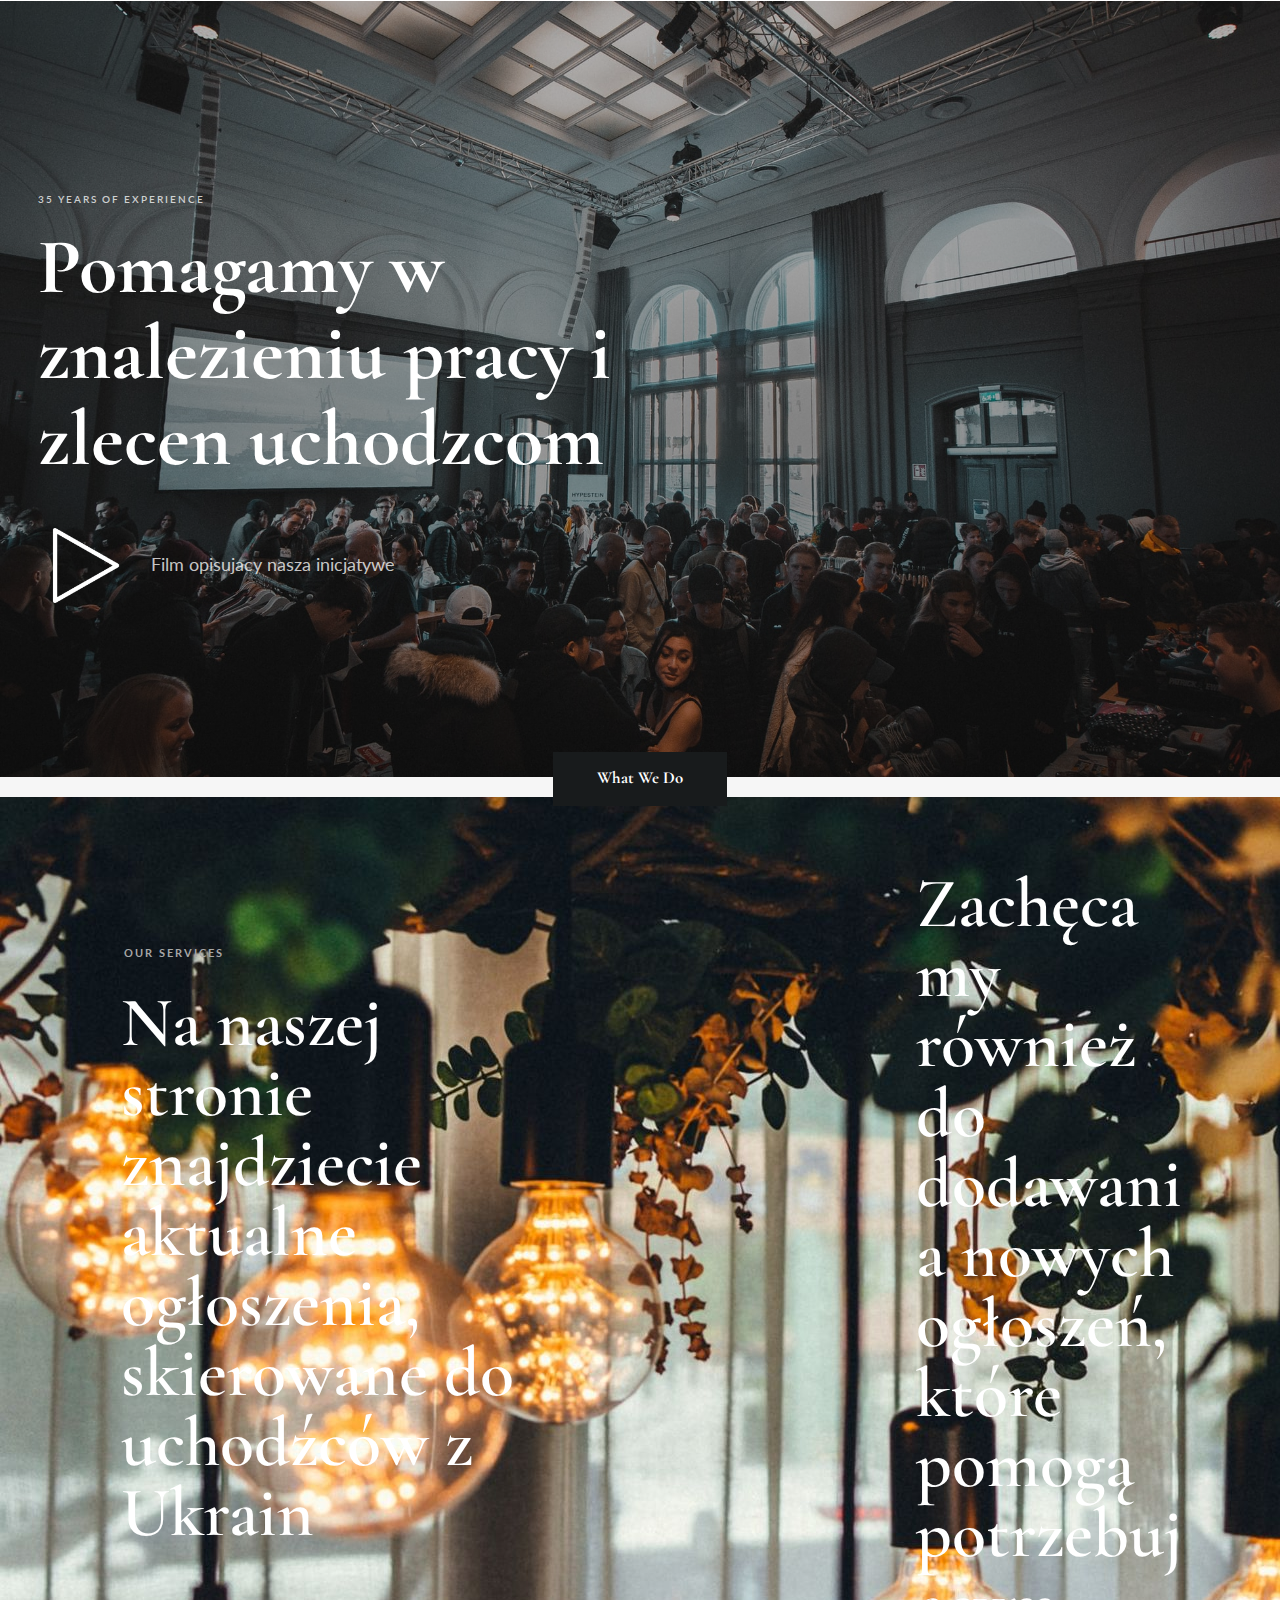
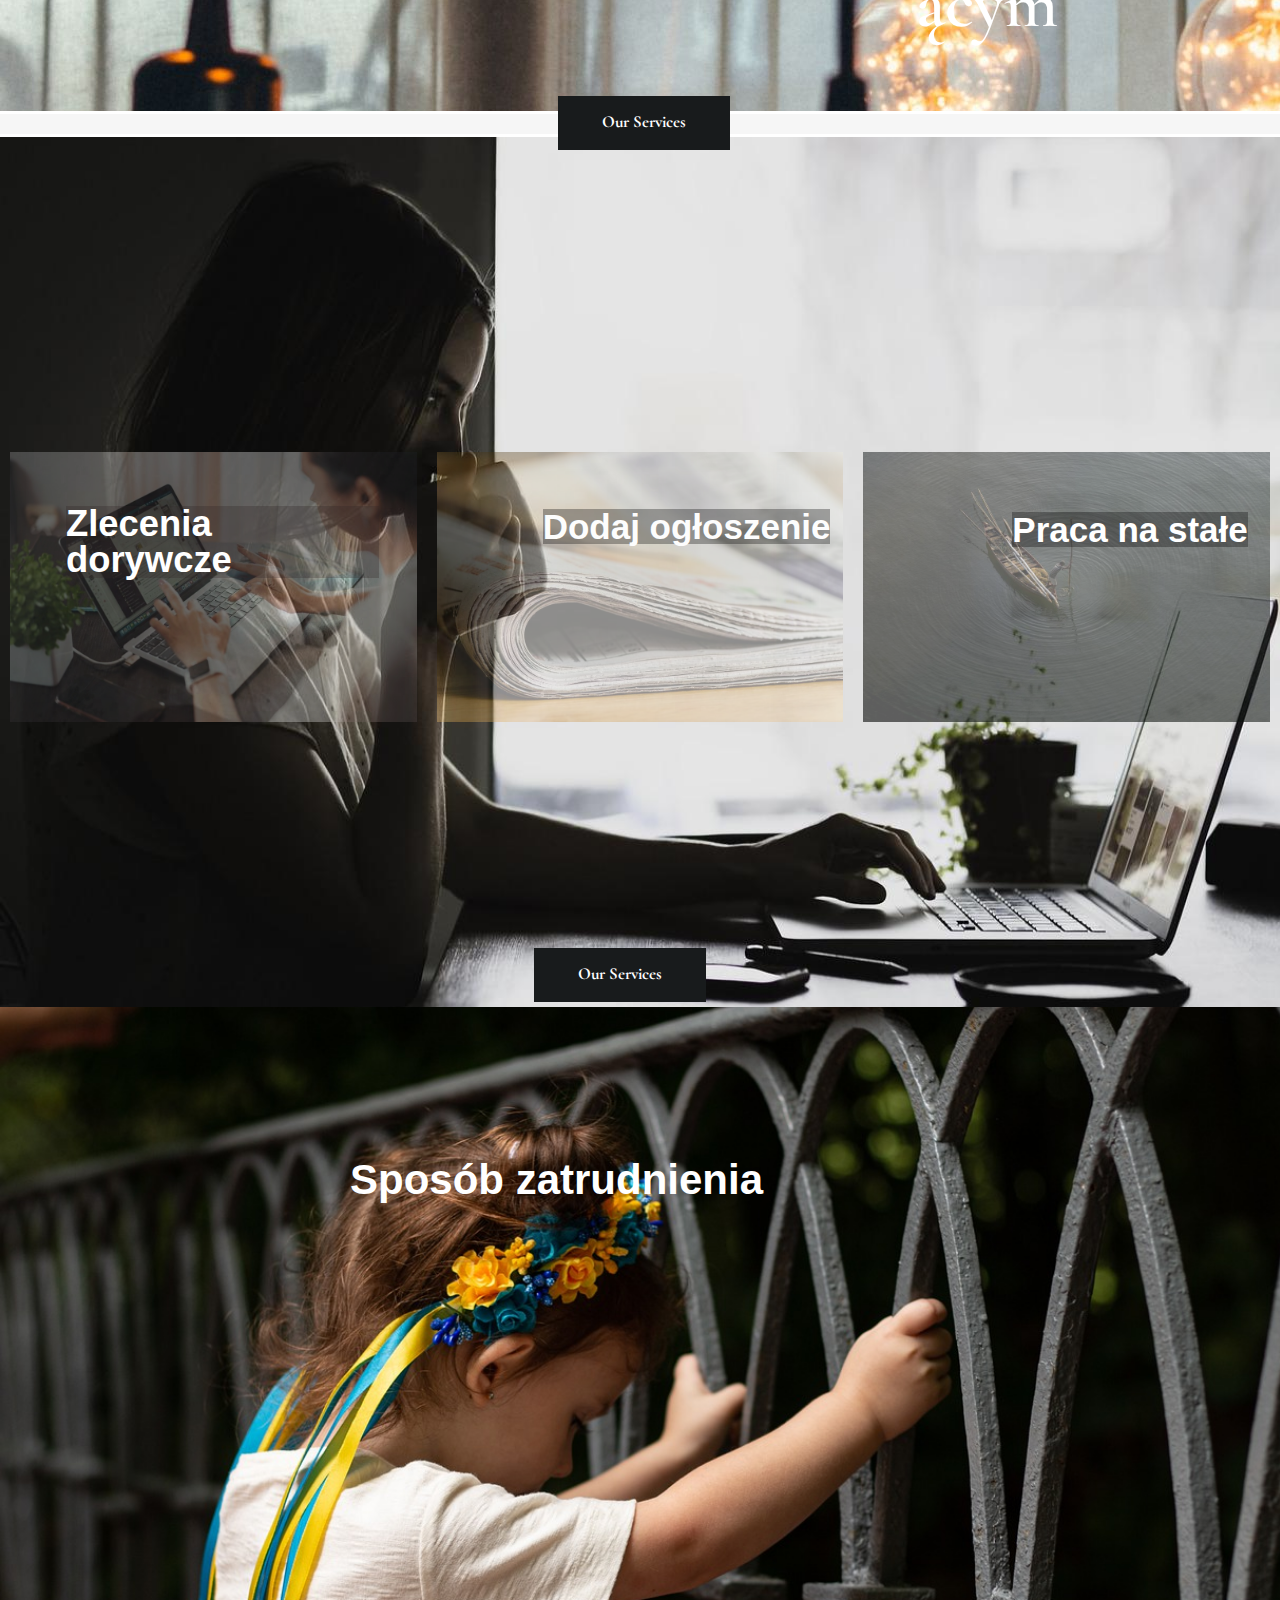
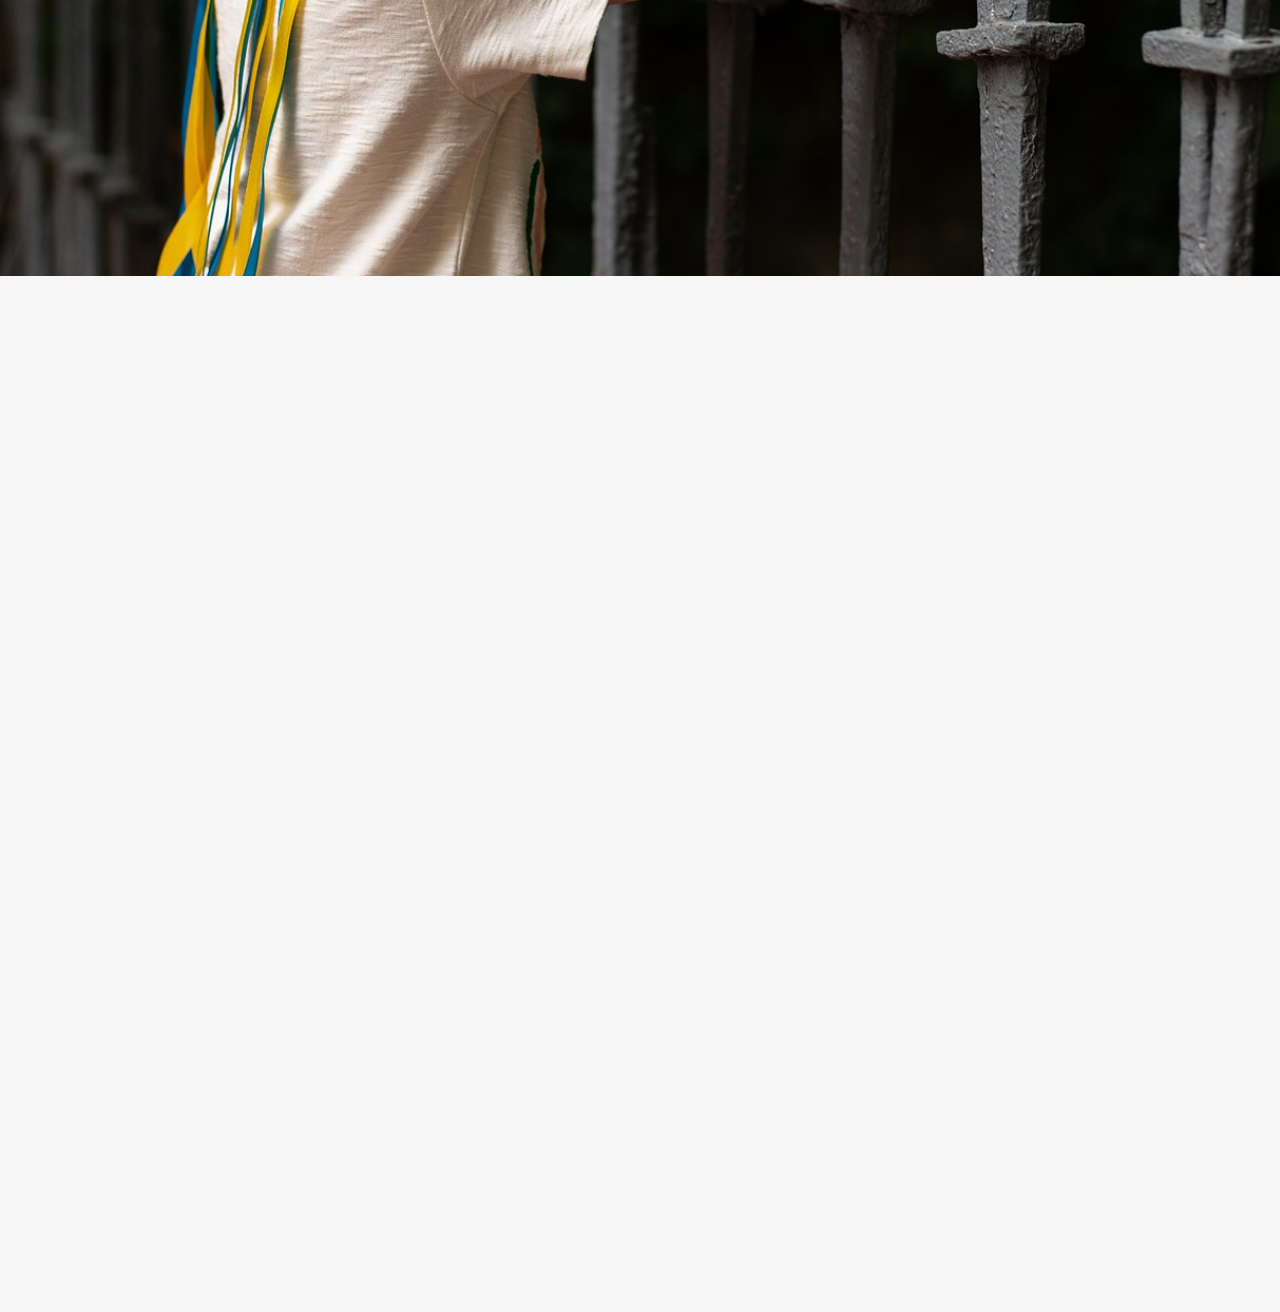
==== commit 47c05e08: "add" ====
--- a/index.html
+++ b/index.html
@@ -37,7 +37,7 @@
 <link rel="stylesheet" id="elementor-icons-css" href="https://kamilenzio.github.io/nowy_wordpress/wp-content/plugins/elementor/assets/lib/eicons/css/elementor-icons.min.css?ver=5.15.0" media="all">
 <link rel="stylesheet" id="elementor-frontend-css" href="https://kamilenzio.github.io/nowy_wordpress/wp-content/plugins/elementor/assets/css/frontend-lite.min.css?ver=3.6.6" media="all">
 <link rel="stylesheet" id="elementor-post-6-css" href="https://kamilenzio.github.io/nowy_wordpress/wp-content/uploads/elementor/css/post-6.css?ver=1655756077" media="all">
-<link rel="stylesheet" id="elementor-post-23-css" href="https://kamilenzio.github.io/nowy_wordpress/wp-content/uploads/elementor/css/post-23.css?ver=1656447721" media="all">
+<link rel="stylesheet" id="elementor-post-23-css" href="https://kamilenzio.github.io/nowy_wordpress/wp-content/uploads/elementor/css/post-23.css?ver=1656448764" media="all">
 <link rel="stylesheet" id="oe-widgets-style-css" href="https://kamilenzio.github.io/nowy_wordpress/wp-content/plugins/ocean-extra/assets/css/widgets.css?ver=6.0" media="all">
 <link rel="stylesheet" id="google-fonts-1-css" href="https://fonts.googleapis.com/css?family=Roboto%3A100%2C100italic%2C200%2C200italic%2C300%2C300italic%2C400%2C400italic%2C500%2C500italic%2C600%2C600italic%2C700%2C700italic%2C800%2C800italic%2C900%2C900italic%7CRoboto+Slab%3A100%2C100italic%2C200%2C200italic%2C300%2C300italic%2C400%2C400italic%2C500%2C500italic%2C600%2C600italic%2C700%2C700italic%2C800%2C800italic%2C900%2C900italic%7CLato%3A100%2C100italic%2C200%2C200italic%2C300%2C300italic%2C400%2C400italic%2C500%2C500italic%2C600%2C600italic%2C700%2C700italic%2C800%2C800italic%2C900%2C900italic%7CCormorant+Garamond%3A100%2C100italic%2C200%2C200italic%2C300%2C300italic%2C400%2C400italic%2C500%2C500italic%2C600%2C600italic%2C700%2C700italic%2C800%2C800italic%2C900%2C900italic%7CCormorant%3A100%2C100italic%2C200%2C200italic%2C300%2C300italic%2C400%2C400italic%2C500%2C500italic%2C600%2C600italic%2C700%2C700italic%2C800%2C800italic%2C900%2C900italic&#038;display=auto&#038;ver=6.0" media="all">
 <script src="https://kamilenzio.github.io/nowy_wordpress/wp-includes/js/jquery/jquery.min.js?ver=3.6.0" id="jquery-core-js"></script>
@@ -359,7 +359,7 @@
 				</div>
 				<div class="elementor-element elementor-element-7e3e76c elementor-widget elementor-widget-heading" data-id="7e3e76c" data-element_type="widget" data-widget_type="heading.default">
 				<div class="elementor-widget-container">
-			<h2 class="elementor-heading-title elementor-size-default">Brands we've worked with.</h2>		</div>
+			<h2 class="elementor-heading-title elementor-size-default">Brands we've worked with.s</h2>		</div>
 				</div>
 					</div>
 		</div>
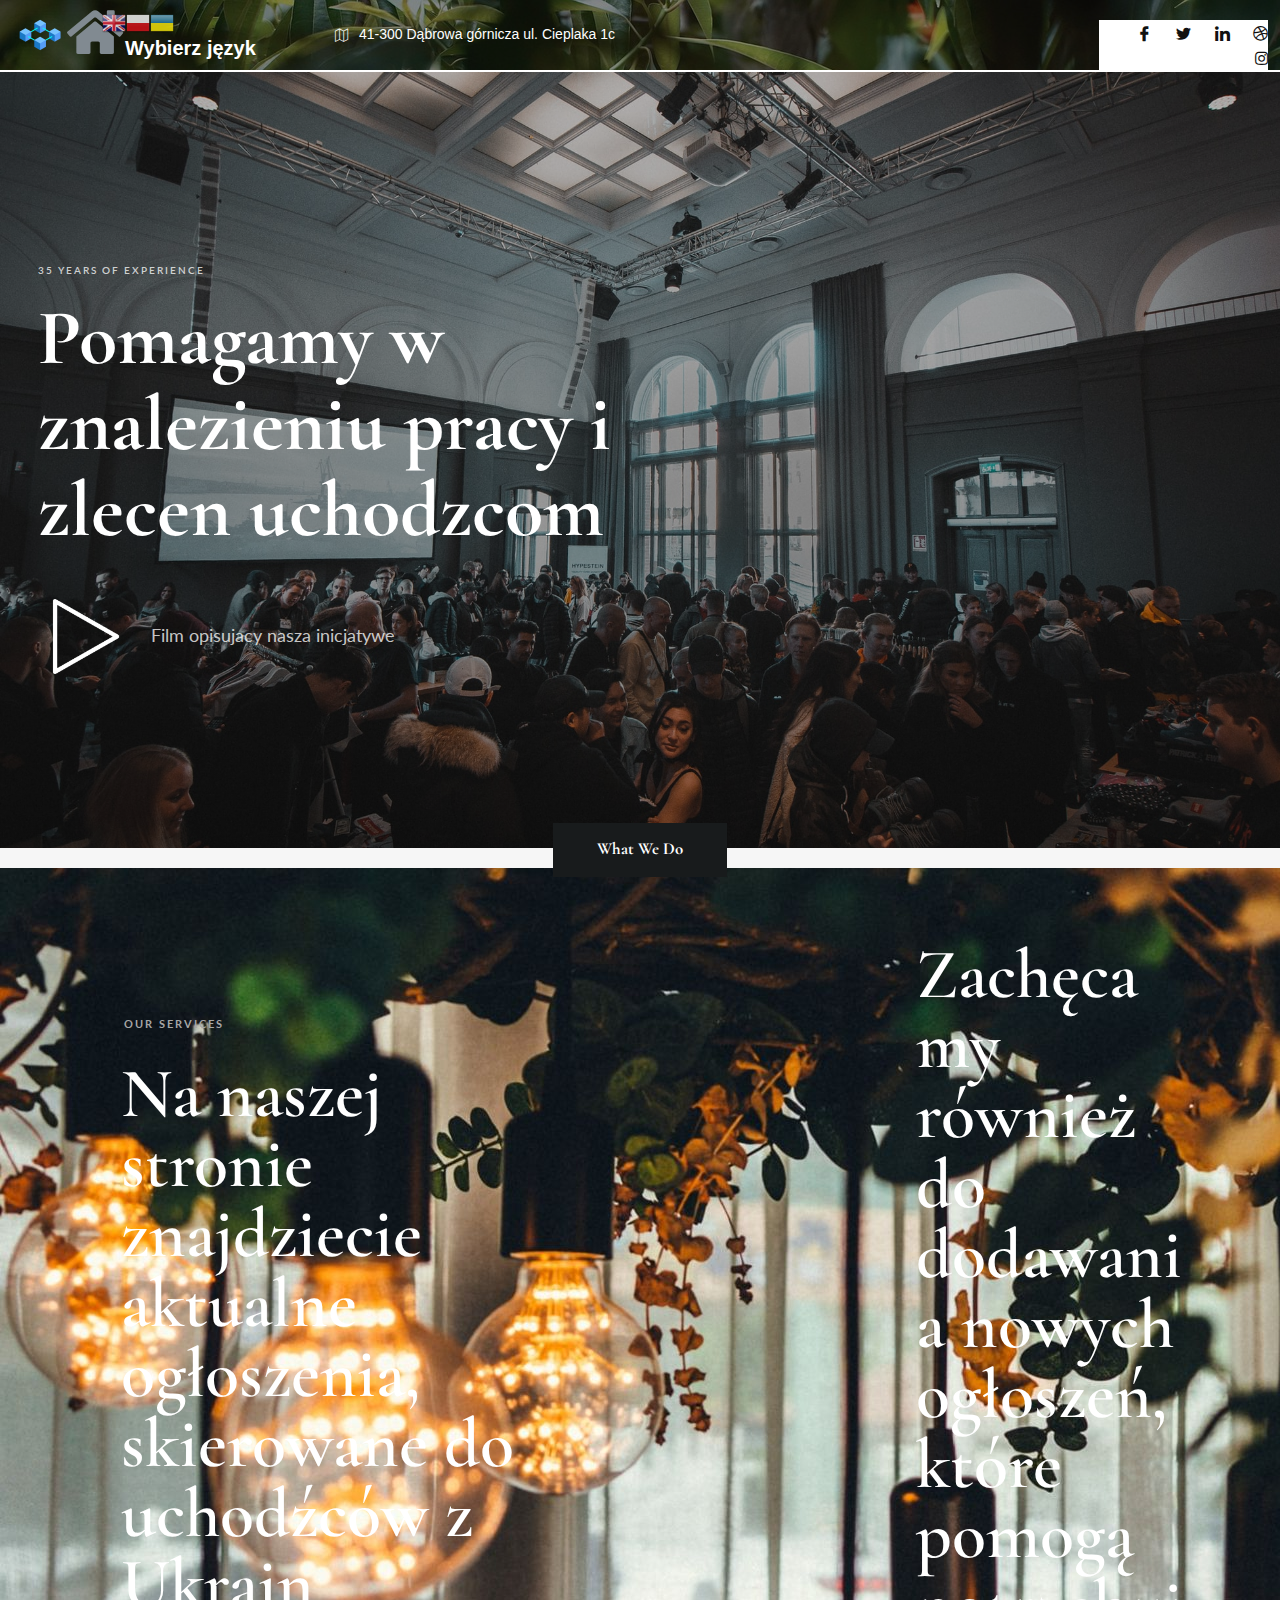
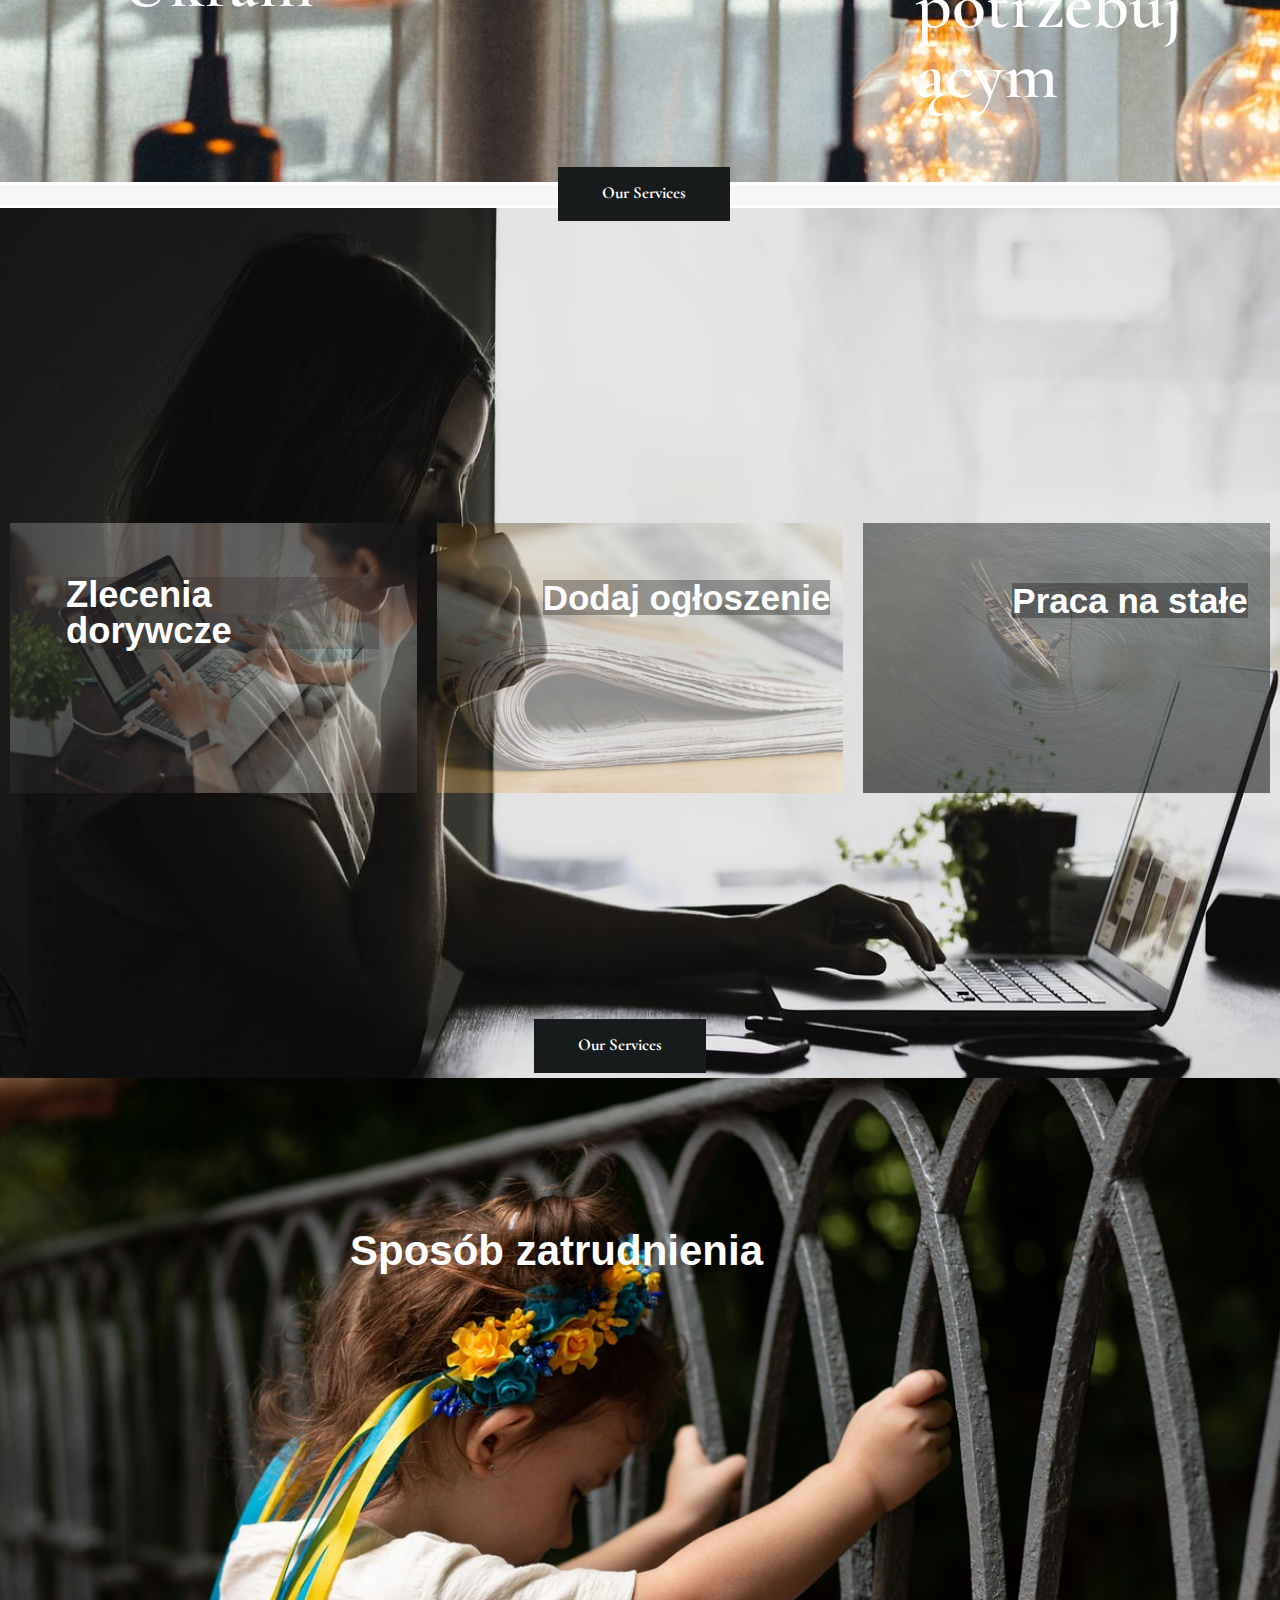
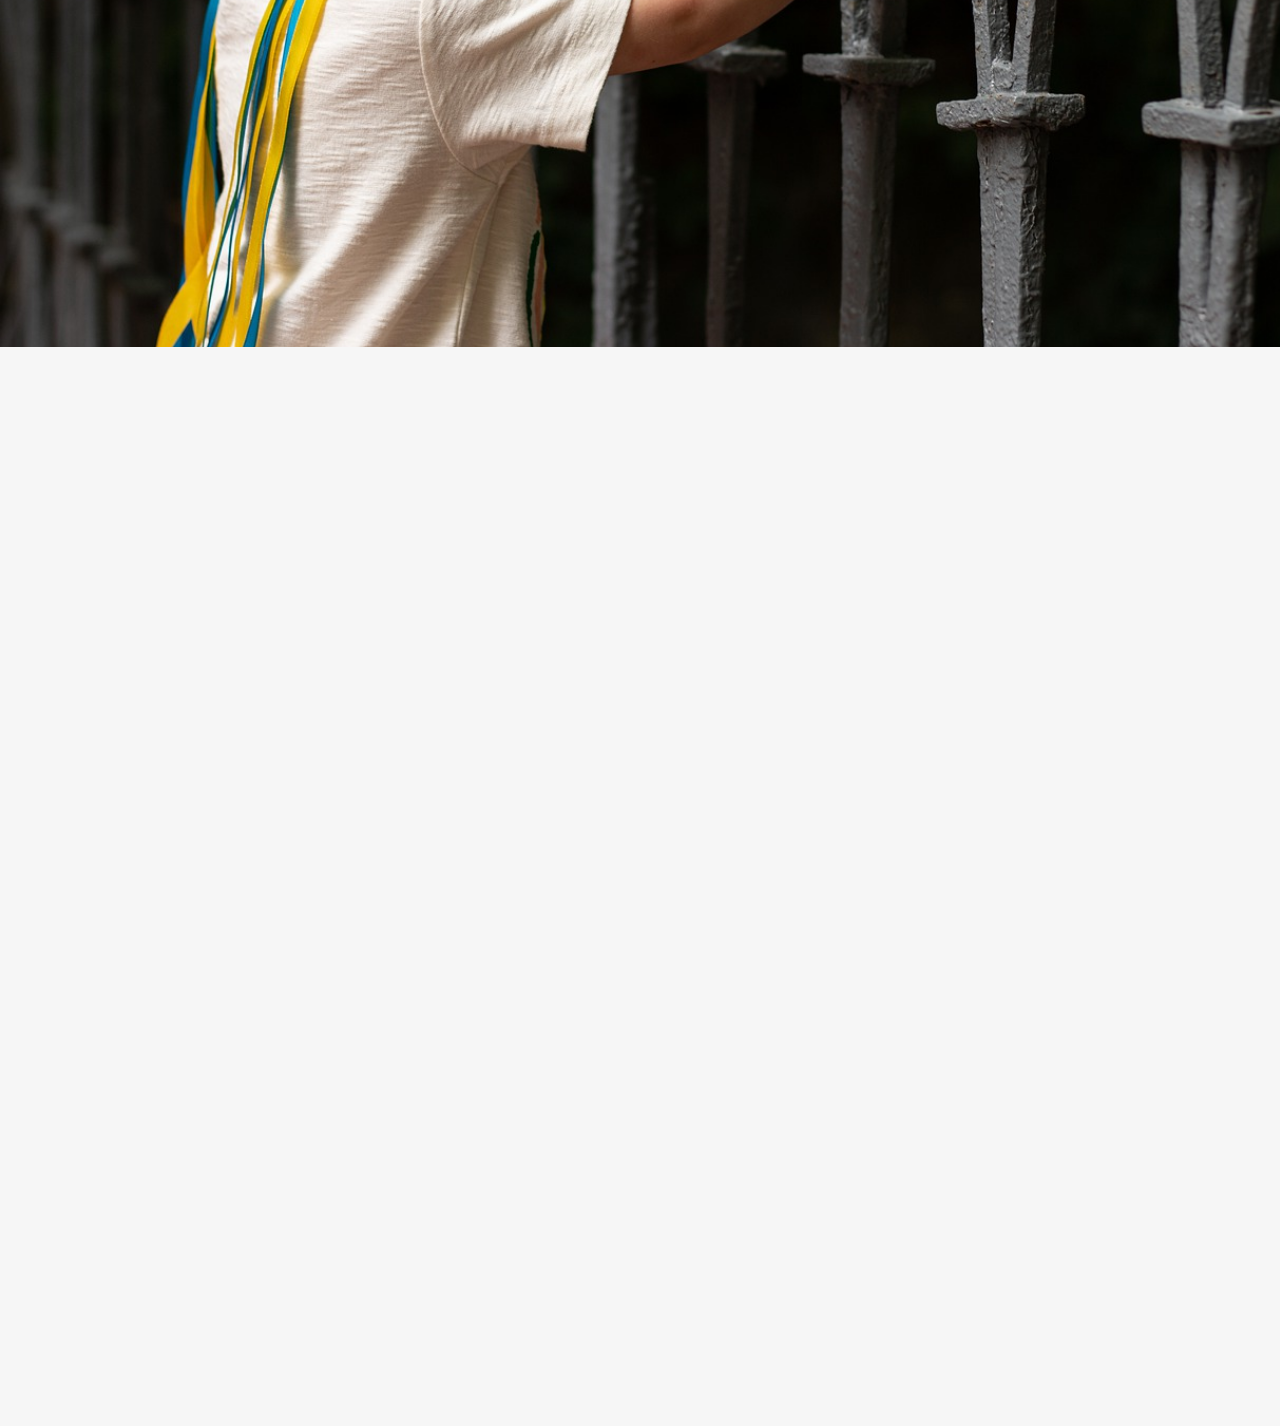
==== commit b921decb: "jezyk" ====
--- a/index.html
+++ b/index.html
@@ -27,19 +27,30 @@
 	background: none !important;
 	padding: 0 !important;
 }</style>
-	<link rel="stylesheet" id="wp-block-library-css" href="https://kamilenzio.github.io/nowy_wordpress/wp-includes/css/dist/block-library/style.min.css?ver=6.0" media="all">
+	<link rel="stylesheet" id="gtranslate-style-css" href="https://kamilenzio.github.io/nowy_wordpress/wp-content/plugins/gtranslate/gtranslate-style24.css?ver=6.0" media="all">
+<link rel="stylesheet" id="wp-block-library-css" href="https://kamilenzio.github.io/nowy_wordpress/wp-includes/css/dist/block-library/style.min.css?ver=6.0" media="all">
 <style id="wp-block-library-theme-inline-css">.wp-block-audio figcaption{color:#555;font-size:13px;text-align:center}.is-dark-theme .wp-block-audio figcaption{color:hsla(0,0%,100%,.65)}.wp-block-code{border:1px solid #ccc;border-radius:4px;font-family:Menlo,Consolas,monaco,monospace;padding:.8em 1em}.wp-block-embed figcaption{color:#555;font-size:13px;text-align:center}.is-dark-theme .wp-block-embed figcaption{color:hsla(0,0%,100%,.65)}.blocks-gallery-caption{color:#555;font-size:13px;text-align:center}.is-dark-theme .blocks-gallery-caption{color:hsla(0,0%,100%,.65)}.wp-block-image figcaption{color:#555;font-size:13px;text-align:center}.is-dark-theme .wp-block-image figcaption{color:hsla(0,0%,100%,.65)}.wp-block-pullquote{border-top:4px solid;border-bottom:4px solid;margin-bottom:1.75em;color:currentColor}.wp-block-pullquote__citation,.wp-block-pullquote cite,.wp-block-pullquote footer{color:currentColor;text-transform:uppercase;font-size:.8125em;font-style:normal}.wp-block-quote{border-left:.25em solid;margin:0 0 1.75em;padding-left:1em}.wp-block-quote cite,.wp-block-quote footer{color:currentColor;font-size:.8125em;position:relative;font-style:normal}.wp-block-quote.has-text-align-right{border-left:none;border-right:.25em solid;padding-left:0;padding-right:1em}.wp-block-quote.has-text-align-center{border:none;padding-left:0}.wp-block-quote.is-large,.wp-block-quote.is-style-large,.wp-block-quote.is-style-plain{border:none}.wp-block-search .wp-block-search__label{font-weight:700}:where(.wp-block-group.has-background){padding:1.25em 2.375em}.wp-block-separator.has-css-opacity{opacity:.4}.wp-block-separator{border:none;border-bottom:2px solid;margin-left:auto;margin-right:auto}.wp-block-separator.has-alpha-channel-opacity{opacity:1}.wp-block-separator:not(.is-style-wide):not(.is-style-dots){width:100px}.wp-block-separator.has-background:not(.is-style-dots){border-bottom:none;height:1px}.wp-block-separator.has-background:not(.is-style-wide):not(.is-style-dots){height:2px}.wp-block-table thead{border-bottom:3px solid}.wp-block-table tfoot{border-top:3px solid}.wp-block-table td,.wp-block-table th{padding:.5em;border:1px solid;word-break:normal}.wp-block-table figcaption{color:#555;font-size:13px;text-align:center}.is-dark-theme .wp-block-table figcaption{color:hsla(0,0%,100%,.65)}.wp-block-video figcaption{color:#555;font-size:13px;text-align:center}.is-dark-theme .wp-block-video figcaption{color:hsla(0,0%,100%,.65)}.wp-block-template-part.has-background{padding:1.25em 2.375em;margin-top:0;margin-bottom:0}</style>
 <style id="global-styles-inline-css">body{--wp--preset--color--black: #000000;--wp--preset--color--cyan-bluish-gray: #abb8c3;--wp--preset--color--white: #ffffff;--wp--preset--color--pale-pink: #f78da7;--wp--preset--color--vivid-red: #cf2e2e;--wp--preset--color--luminous-vivid-orange: #ff6900;--wp--preset--color--luminous-vivid-amber: #fcb900;--wp--preset--color--light-green-cyan: #7bdcb5;--wp--preset--color--vivid-green-cyan: #00d084;--wp--preset--color--pale-cyan-blue: #8ed1fc;--wp--preset--color--vivid-cyan-blue: #0693e3;--wp--preset--color--vivid-purple: #9b51e0;--wp--preset--gradient--vivid-cyan-blue-to-vivid-purple: linear-gradient(135deg,rgba(6,147,227,1) 0%,rgb(155,81,224) 100%);--wp--preset--gradient--light-green-cyan-to-vivid-green-cyan: linear-gradient(135deg,rgb(122,220,180) 0%,rgb(0,208,130) 100%);--wp--preset--gradient--luminous-vivid-amber-to-luminous-vivid-orange: linear-gradient(135deg,rgba(252,185,0,1) 0%,rgba(255,105,0,1) 100%);--wp--preset--gradient--luminous-vivid-orange-to-vivid-red: linear-gradient(135deg,rgba(255,105,0,1) 0%,rgb(207,46,46) 100%);--wp--preset--gradient--very-light-gray-to-cyan-bluish-gray: linear-gradient(135deg,rgb(238,238,238) 0%,rgb(169,184,195) 100%);--wp--preset--gradient--cool-to-warm-spectrum: linear-gradient(135deg,rgb(74,234,220) 0%,rgb(151,120,209) 20%,rgb(207,42,186) 40%,rgb(238,44,130) 60%,rgb(251,105,98) 80%,rgb(254,248,76) 100%);--wp--preset--gradient--blush-light-purple: linear-gradient(135deg,rgb(255,206,236) 0%,rgb(152,150,240) 100%);--wp--preset--gradient--blush-bordeaux: linear-gradient(135deg,rgb(254,205,165) 0%,rgb(254,45,45) 50%,rgb(107,0,62) 100%);--wp--preset--gradient--luminous-dusk: linear-gradient(135deg,rgb(255,203,112) 0%,rgb(199,81,192) 50%,rgb(65,88,208) 100%);--wp--preset--gradient--pale-ocean: linear-gradient(135deg,rgb(255,245,203) 0%,rgb(182,227,212) 50%,rgb(51,167,181) 100%);--wp--preset--gradient--electric-grass: linear-gradient(135deg,rgb(202,248,128) 0%,rgb(113,206,126) 100%);--wp--preset--gradient--midnight: linear-gradient(135deg,rgb(2,3,129) 0%,rgb(40,116,252) 100%);--wp--preset--duotone--dark-grayscale: url('#wp-duotone-dark-grayscale');--wp--preset--duotone--grayscale: url('#wp-duotone-grayscale');--wp--preset--duotone--purple-yellow: url('#wp-duotone-purple-yellow');--wp--preset--duotone--blue-red: url('#wp-duotone-blue-red');--wp--preset--duotone--midnight: url('#wp-duotone-midnight');--wp--preset--duotone--magenta-yellow: url('#wp-duotone-magenta-yellow');--wp--preset--duotone--purple-green: url('#wp-duotone-purple-green');--wp--preset--duotone--blue-orange: url('#wp-duotone-blue-orange');--wp--preset--font-size--small: 13px;--wp--preset--font-size--medium: 20px;--wp--preset--font-size--large: 36px;--wp--preset--font-size--x-large: 42px;}.has-black-color{color: var(--wp--preset--color--black) !important;}.has-cyan-bluish-gray-color{color: var(--wp--preset--color--cyan-bluish-gray) !important;}.has-white-color{color: var(--wp--preset--color--white) !important;}.has-pale-pink-color{color: var(--wp--preset--color--pale-pink) !important;}.has-vivid-red-color{color: var(--wp--preset--color--vivid-red) !important;}.has-luminous-vivid-orange-color{color: var(--wp--preset--color--luminous-vivid-orange) !important;}.has-luminous-vivid-amber-color{color: var(--wp--preset--color--luminous-vivid-amber) !important;}.has-light-green-cyan-color{color: var(--wp--preset--color--light-green-cyan) !important;}.has-vivid-green-cyan-color{color: var(--wp--preset--color--vivid-green-cyan) !important;}.has-pale-cyan-blue-color{color: var(--wp--preset--color--pale-cyan-blue) !important;}.has-vivid-cyan-blue-color{color: var(--wp--preset--color--vivid-cyan-blue) !important;}.has-vivid-purple-color{color: var(--wp--preset--color--vivid-purple) !important;}.has-black-background-color{background-color: var(--wp--preset--color--black) !important;}.has-cyan-bluish-gray-background-color{background-color: var(--wp--preset--color--cyan-bluish-gray) !important;}.has-white-background-color{background-color: var(--wp--preset--color--white) !important;}.has-pale-pink-background-color{background-color: var(--wp--preset--color--pale-pink) !important;}.has-vivid-red-background-color{background-color: var(--wp--preset--color--vivid-red) !important;}.has-luminous-vivid-orange-background-color{background-color: var(--wp--preset--color--luminous-vivid-orange) !important;}.has-luminous-vivid-amber-background-color{background-color: var(--wp--preset--color--luminous-vivid-amber) !important;}.has-light-green-cyan-background-color{background-color: var(--wp--preset--color--light-green-cyan) !important;}.has-vivid-green-cyan-background-color{background-color: var(--wp--preset--color--vivid-green-cyan) !important;}.has-pale-cyan-blue-background-color{background-color: var(--wp--preset--color--pale-cyan-blue) !important;}.has-vivid-cyan-blue-background-color{background-color: var(--wp--preset--color--vivid-cyan-blue) !important;}.has-vivid-purple-background-color{background-color: var(--wp--preset--color--vivid-purple) !important;}.has-black-border-color{border-color: var(--wp--preset--color--black) !important;}.has-cyan-bluish-gray-border-color{border-color: var(--wp--preset--color--cyan-bluish-gray) !important;}.has-white-border-color{border-color: var(--wp--preset--color--white) !important;}.has-pale-pink-border-color{border-color: var(--wp--preset--color--pale-pink) !important;}.has-vivid-red-border-color{border-color: var(--wp--preset--color--vivid-red) !important;}.has-luminous-vivid-orange-border-color{border-color: var(--wp--preset--color--luminous-vivid-orange) !important;}.has-luminous-vivid-amber-border-color{border-color: var(--wp--preset--color--luminous-vivid-amber) !important;}.has-light-green-cyan-border-color{border-color: var(--wp--preset--color--light-green-cyan) !important;}.has-vivid-green-cyan-border-color{border-color: var(--wp--preset--color--vivid-green-cyan) !important;}.has-pale-cyan-blue-border-color{border-color: var(--wp--preset--color--pale-cyan-blue) !important;}.has-vivid-cyan-blue-border-color{border-color: var(--wp--preset--color--vivid-cyan-blue) !important;}.has-vivid-purple-border-color{border-color: var(--wp--preset--color--vivid-purple) !important;}.has-vivid-cyan-blue-to-vivid-purple-gradient-background{background: var(--wp--preset--gradient--vivid-cyan-blue-to-vivid-purple) !important;}.has-light-green-cyan-to-vivid-green-cyan-gradient-background{background: var(--wp--preset--gradient--light-green-cyan-to-vivid-green-cyan) !important;}.has-luminous-vivid-amber-to-luminous-vivid-orange-gradient-background{background: var(--wp--preset--gradient--luminous-vivid-amber-to-luminous-vivid-orange) !important;}.has-luminous-vivid-orange-to-vivid-red-gradient-background{background: var(--wp--preset--gradient--luminous-vivid-orange-to-vivid-red) !important;}.has-very-light-gray-to-cyan-bluish-gray-gradient-background{background: var(--wp--preset--gradient--very-light-gray-to-cyan-bluish-gray) !important;}.has-cool-to-warm-spectrum-gradient-background{background: var(--wp--preset--gradient--cool-to-warm-spectrum) !important;}.has-blush-light-purple-gradient-background{background: var(--wp--preset--gradient--blush-light-purple) !important;}.has-blush-bordeaux-gradient-background{background: var(--wp--preset--gradient--blush-bordeaux) !important;}.has-luminous-dusk-gradient-background{background: var(--wp--preset--gradient--luminous-dusk) !important;}.has-pale-ocean-gradient-background{background: var(--wp--preset--gradient--pale-ocean) !important;}.has-electric-grass-gradient-background{background: var(--wp--preset--gradient--electric-grass) !important;}.has-midnight-gradient-background{background: var(--wp--preset--gradient--midnight) !important;}.has-small-font-size{font-size: var(--wp--preset--font-size--small) !important;}.has-medium-font-size{font-size: var(--wp--preset--font-size--medium) !important;}.has-large-font-size{font-size: var(--wp--preset--font-size--large) !important;}.has-x-large-font-size{font-size: var(--wp--preset--font-size--x-large) !important;}</style>
 <link rel="stylesheet" id="contact-form-7-css" href="https://kamilenzio.github.io/nowy_wordpress/wp-content/plugins/contact-form-7/includes/css/styles.css?ver=5.6" media="all">
+<link rel="stylesheet" id="hfe-style-css" href="https://kamilenzio.github.io/nowy_wordpress/wp-content/plugins/header-footer-elementor/assets/css/header-footer-elementor.css?ver=1.6.11" media="all">
+<link rel="stylesheet" id="elementor-icons-css" href="https://kamilenzio.github.io/nowy_wordpress/wp-content/plugins/elementor/assets/lib/eicons/css/elementor-icons.min.css?ver=5.15.0" media="all">
+<link rel="stylesheet" id="elementor-frontend-css" href="https://kamilenzio.github.io/nowy_wordpress/wp-content/plugins/elementor/assets/css/frontend-lite.min.css?ver=3.6.6" media="all">
+<link rel="stylesheet" id="elementor-post-6-css" href="https://kamilenzio.github.io/nowy_wordpress/wp-content/uploads/elementor/css/post-6.css?ver=1655756077" media="all">
+<link rel="stylesheet" id="jet-sticky-frontend-css" href="https://kamilenzio.github.io/nowy_wordpress/wp-content/plugins/jetsticky-for-elementor/assets/css/jet-sticky-frontend.css?ver=1.0.3" media="all">
+<link rel="stylesheet" id="elementor-post-23-css" href="https://kamilenzio.github.io/nowy_wordpress/wp-content/uploads/elementor/css/post-23.css?ver=1656605338" media="all">
+<link rel="stylesheet" id="hfe-widgets-style-css" href="https://kamilenzio.github.io/nowy_wordpress/wp-content/plugins/header-footer-elementor/inc/widgets-css/frontend.css?ver=1.6.11" media="all">
+<link rel="stylesheet" id="elementor-post-389-css" href="https://kamilenzio.github.io/nowy_wordpress/wp-content/uploads/elementor/css/post-389.css?ver=1656605899" media="all">
 <link rel="stylesheet" id="font-awesome-css" href="https://kamilenzio.github.io/nowy_wordpress/wp-content/themes/oceanwp/assets/fonts/fontawesome/css/all.min.css?ver=5.15.1" media="all">
 <link rel="stylesheet" id="simple-line-icons-css" href="https://kamilenzio.github.io/nowy_wordpress/wp-content/themes/oceanwp/assets/css/third/simple-line-icons.min.css?ver=2.4.0" media="all">
 <link rel="stylesheet" id="oceanwp-style-css" href="https://kamilenzio.github.io/nowy_wordpress/wp-content/themes/oceanwp/assets/css/style.min.css?ver=3.3.3" media="all">
-<link rel="stylesheet" id="elementor-icons-css" href="https://kamilenzio.github.io/nowy_wordpress/wp-content/plugins/elementor/assets/lib/eicons/css/elementor-icons.min.css?ver=5.15.0" media="all">
-<link rel="stylesheet" id="elementor-frontend-css" href="https://kamilenzio.github.io/nowy_wordpress/wp-content/plugins/elementor/assets/css/frontend-lite.min.css?ver=3.6.6" media="all">
-<link rel="stylesheet" id="elementor-post-6-css" href="https://kamilenzio.github.io/nowy_wordpress/wp-content/uploads/elementor/css/post-6.css?ver=1655756077" media="all">
-<link rel="stylesheet" id="elementor-post-23-css" href="https://kamilenzio.github.io/nowy_wordpress/wp-content/uploads/elementor/css/post-23.css?ver=1656448764" media="all">
+<link rel="stylesheet" id="elementor-icons-ekiticons-css" href="https://kamilenzio.github.io/nowy_wordpress/wp-content/plugins/elementskit-lite/modules/elementskit-icon-pack/assets/css/ekiticons.css?ver=2.6.2" media="all">
+<link rel="stylesheet" id="ekit-widget-styles-css" href="https://kamilenzio.github.io/nowy_wordpress/wp-content/plugins/elementskit-lite/widgets/init/assets/css/widget-styles.css?ver=2.6.2" media="all">
+<link rel="stylesheet" id="ekit-responsive-css" href="https://kamilenzio.github.io/nowy_wordpress/wp-content/plugins/elementskit-lite/widgets/init/assets/css/responsive.css?ver=2.6.2" media="all">
 <link rel="stylesheet" id="oe-widgets-style-css" href="https://kamilenzio.github.io/nowy_wordpress/wp-content/plugins/ocean-extra/assets/css/widgets.css?ver=6.0" media="all">
 <link rel="stylesheet" id="google-fonts-1-css" href="https://fonts.googleapis.com/css?family=Roboto%3A100%2C100italic%2C200%2C200italic%2C300%2C300italic%2C400%2C400italic%2C500%2C500italic%2C600%2C600italic%2C700%2C700italic%2C800%2C800italic%2C900%2C900italic%7CRoboto+Slab%3A100%2C100italic%2C200%2C200italic%2C300%2C300italic%2C400%2C400italic%2C500%2C500italic%2C600%2C600italic%2C700%2C700italic%2C800%2C800italic%2C900%2C900italic%7CLato%3A100%2C100italic%2C200%2C200italic%2C300%2C300italic%2C400%2C400italic%2C500%2C500italic%2C600%2C600italic%2C700%2C700italic%2C800%2C800italic%2C900%2C900italic%7CCormorant+Garamond%3A100%2C100italic%2C200%2C200italic%2C300%2C300italic%2C400%2C400italic%2C500%2C500italic%2C600%2C600italic%2C700%2C700italic%2C800%2C800italic%2C900%2C900italic%7CCormorant%3A100%2C100italic%2C200%2C200italic%2C300%2C300italic%2C400%2C400italic%2C500%2C500italic%2C600%2C600italic%2C700%2C700italic%2C800%2C800italic%2C900%2C900italic&#038;display=auto&#038;ver=6.0" media="all">
+<link rel="stylesheet" id="elementor-icons-shared-0-css" href="https://kamilenzio.github.io/nowy_wordpress/wp-content/plugins/elementor/assets/lib/font-awesome/css/fontawesome.min.css?ver=5.15.3" media="all">
+<link rel="stylesheet" id="elementor-icons-fa-solid-css" href="https://kamilenzio.github.io/nowy_wordpress/wp-content/plugins/elementor/assets/lib/font-awesome/css/solid.min.css?ver=5.15.3" media="all">
+<link rel="stylesheet" id="elementor-icons-fa-brands-css" href="https://kamilenzio.github.io/nowy_wordpress/wp-content/plugins/elementor/assets/lib/font-awesome/css/brands.min.css?ver=5.15.3" media="all">
 <script src="https://kamilenzio.github.io/nowy_wordpress/wp-includes/js/jquery/jquery.min.js?ver=3.6.0" id="jquery-core-js"></script>
 <script src="https://kamilenzio.github.io/nowy_wordpress/wp-includes/js/jquery/jquery-migrate.min.js?ver=3.3.2" id="jquery-migrate-js"></script>
 <link rel="https://api.w.org/" href="https://kamilenzio.github.io/nowy_wordpress/index.php/wp-json/">
@@ -56,7 +67,7 @@
 <style type="text/css">/* Header CSS */#site-header.has-header-media .overlay-header-media{background-color:rgba(0,0,0,0.5)}</style>
 </head>
 
-<body class="home page-template-default page page-id-23 wp-embed-responsive oceanwp-theme dropdown-mobile default-breakpoint content-full-screen page-header-disabled has-breadcrumbs elementor-default elementor-kit-6 elementor-page elementor-page-23" itemscope="itemscope" itemtype="https://schema.org/WebPage">
+<body class="home page-template-default page page-id-23 wp-embed-responsive ehf-header ehf-template-oceanwp ehf-stylesheet-oceanwp oceanwp-theme dropdown-mobile default-breakpoint content-full-screen page-header-disabled has-breadcrumbs elementor-default elementor-kit-6 elementor-page elementor-page-23" itemscope="itemscope" itemtype="https://schema.org/WebPage">
 
 	<svg xmlns="http://www.w3.org/2000/svg" viewbox="0 0 0 0" width="0" height="0" focusable="false" role="none" style="visibility: hidden; position: absolute; left: -9999px; overflow: hidden;"><defs><filter id="wp-duotone-dark-grayscale"><fecolormatrix color-interpolation-filters="sRGB" type="matrix" values=" .299 .587 .114 0 0 .299 .587 .114 0 0 .299 .587 .114 0 0 .299 .587 .114 0 0 "></fecolormatrix><fecomponenttransfer color-interpolation-filters="sRGB"><fefuncr type="table" tablevalues="0 0.49803921568627"></fefuncr><fefuncg type="table" tablevalues="0 0.49803921568627"></fefuncg><fefuncb type="table" tablevalues="0 0.49803921568627"></fefuncb><fefunca type="table" tablevalues="1 1"></fefunca></fecomponenttransfer><fecomposite in2="SourceGraphic" operator="in"></fecomposite></filter></defs></svg><svg xmlns="http://www.w3.org/2000/svg" viewbox="0 0 0 0" width="0" height="0" focusable="false" role="none" style="visibility: hidden; position: absolute; left: -9999px; overflow: hidden;"><defs><filter id="wp-duotone-grayscale"><fecolormatrix color-interpolation-filters="sRGB" type="matrix" values=" .299 .587 .114 0 0 .299 .587 .114 0 0 .299 .587 .114 0 0 .299 .587 .114 0 0 "></fecolormatrix><fecomponenttransfer color-interpolation-filters="sRGB"><fefuncr type="table" tablevalues="0 1"></fefuncr><fefuncg type="table" tablevalues="0 1"></fefuncg><fefuncb type="table" tablevalues="0 1"></fefuncb><fefunca type="table" tablevalues="1 1"></fefunca></fecomponenttransfer><fecomposite in2="SourceGraphic" operator="in"></fecomposite></filter></defs></svg><svg xmlns="http://www.w3.org/2000/svg" viewbox="0 0 0 0" width="0" height="0" focusable="false" role="none" style="visibility: hidden; position: absolute; left: -9999px; overflow: hidden;"><defs><filter id="wp-duotone-purple-yellow"><fecolormatrix color-interpolation-filters="sRGB" type="matrix" values=" .299 .587 .114 0 0 .299 .587 .114 0 0 .299 .587 .114 0 0 .299 .587 .114 0 0 "></fecolormatrix><fecomponenttransfer color-interpolation-filters="sRGB"><fefuncr type="table" tablevalues="0.54901960784314 0.98823529411765"></fefuncr><fefuncg type="table" tablevalues="0 1"></fefuncg><fefuncb type="table" tablevalues="0.71764705882353 0.25490196078431"></fefuncb><fefunca type="table" tablevalues="1 1"></fefunca></fecomponenttransfer><fecomposite in2="SourceGraphic" operator="in"></fecomposite></filter></defs></svg><svg xmlns="http://www.w3.org/2000/svg" viewbox="0 0 0 0" width="0" height="0" focusable="false" role="none" style="visibility: hidden; position: absolute; left: -9999px; overflow: hidden;"><defs><filter id="wp-duotone-blue-red"><fecolormatrix color-interpolation-filters="sRGB" type="matrix" values=" .299 .587 .114 0 0 .299 .587 .114 0 0 .299 .587 .114 0 0 .299 .587 .114 0 0 "></fecolormatrix><fecomponenttransfer color-interpolation-filters="sRGB"><fefuncr type="table" tablevalues="0 1"></fefuncr><fefuncg type="table" tablevalues="0 0.27843137254902"></fefuncg><fefuncb type="table" tablevalues="0.5921568627451 0.27843137254902"></fefuncb><fefunca type="table" tablevalues="1 1"></fefunca></fecomponenttransfer><fecomposite in2="SourceGraphic" operator="in"></fecomposite></filter></defs></svg><svg xmlns="http://www.w3.org/2000/svg" viewbox="0 0 0 0" width="0" height="0" focusable="false" role="none" style="visibility: hidden; position: absolute; left: -9999px; overflow: hidden;"><defs><filter id="wp-duotone-midnight"><fecolormatrix color-interpolation-filters="sRGB" type="matrix" values=" .299 .587 .114 0 0 .299 .587 .114 0 0 .299 .587 .114 0 0 .299 .587 .114 0 0 "></fecolormatrix><fecomponenttransfer color-interpolation-filters="sRGB"><fefuncr type="table" tablevalues="0 0"></fefuncr><fefuncg type="table" tablevalues="0 0.64705882352941"></fefuncg><fefuncb type="table" tablevalues="0 1"></fefuncb><fefunca type="table" tablevalues="1 1"></fefunca></fecomponenttransfer><fecomposite in2="SourceGraphic" operator="in"></fecomposite></filter></defs></svg><svg xmlns="http://www.w3.org/2000/svg" viewbox="0 0 0 0" width="0" height="0" focusable="false" role="none" style="visibility: hidden; position: absolute; left: -9999px; overflow: hidden;"><defs><filter id="wp-duotone-magenta-yellow"><fecolormatrix color-interpolation-filters="sRGB" type="matrix" values=" .299 .587 .114 0 0 .299 .587 .114 0 0 .299 .587 .114 0 0 .299 .587 .114 0 0 "></fecolormatrix><fecomponenttransfer color-interpolation-filters="sRGB"><fefuncr type="table" tablevalues="0.78039215686275 1"></fefuncr><fefuncg type="table" tablevalues="0 0.94901960784314"></fefuncg><fefuncb type="table" tablevalues="0.35294117647059 0.47058823529412"></fefuncb><fefunca type="table" tablevalues="1 1"></fefunca></fecomponenttransfer><fecomposite in2="SourceGraphic" operator="in"></fecomposite></filter></defs></svg><svg xmlns="http://www.w3.org/2000/svg" viewbox="0 0 0 0" width="0" height="0" focusable="false" role="none" style="visibility: hidden; position: absolute; left: -9999px; overflow: hidden;"><defs><filter id="wp-duotone-purple-green"><fecolormatrix color-interpolation-filters="sRGB" type="matrix" values=" .299 .587 .114 0 0 .299 .587 .114 0 0 .299 .587 .114 0 0 .299 .587 .114 0 0 "></fecolormatrix><fecomponenttransfer color-interpolation-filters="sRGB"><fefuncr type="table" tablevalues="0.65098039215686 0.40392156862745"></fefuncr><fefuncg type="table" tablevalues="0 1"></fefuncg><fefuncb type="table" tablevalues="0.44705882352941 0.4"></fefuncb><fefunca type="table" tablevalues="1 1"></fefunca></fecomponenttransfer><fecomposite in2="SourceGraphic" operator="in"></fecomposite></filter></defs></svg><svg xmlns="http://www.w3.org/2000/svg" viewbox="0 0 0 0" width="0" height="0" focusable="false" role="none" style="visibility: hidden; position: absolute; left: -9999px; overflow: hidden;"><defs><filter id="wp-duotone-blue-orange"><fecolormatrix color-interpolation-filters="sRGB" type="matrix" values=" .299 .587 .114 0 0 .299 .587 .114 0 0 .299 .587 .114 0 0 .299 .587 .114 0 0 "></fecolormatrix><fecomponenttransfer color-interpolation-filters="sRGB"><fefuncr type="table" tablevalues="0.098039215686275 1"></fefuncr><fefuncg type="table" tablevalues="0 0.66274509803922"></fefuncg><fefuncb type="table" tablevalues="0.84705882352941 0.41960784313725"></fefuncb><fefunca type="table" tablevalues="1 1"></fefunca></fecomponenttransfer><fecomposite in2="SourceGraphic" operator="in"></fecomposite></filter></defs></svg>
 	
@@ -68,7 +79,112 @@
 		<div id="wrap" class="clr">
 
 			
-			
+					<header id="masthead" itemscope="itemscope" itemtype="https://schema.org/WPHeader">
+			<p class="main-title bhf-hidden" itemprop="headline"><a href="https://kamilenzio.github.io/nowy_wordpress" title="Projekt" rel="home">Projekt</a></p>
+					<div data-elementor-type="wp-post" data-elementor-id="389" class="elementor elementor-389">
+									<section class="elementor-section elementor-top-section elementor-element elementor-element-510f7e31 elementor-section-full_width elementor-section-content-middle elementor-section-height-default elementor-section-height-default" data-id="510f7e31" data-element_type="section" data-settings="{&quot;background_background&quot;:&quot;classic&quot;,&quot;jet_sticky_section_sticky&quot;:&quot;yes&quot;,&quot;jet_sticky_section_sticky_visibility&quot;:[&quot;desktop&quot;,&quot;tablet&quot;,&quot;mobile&quot;]}">
+							<div class="elementor-background-overlay"></div>
+							<div class="elementor-container elementor-column-gap-default">
+					<div class="elementor-column elementor-col-33 elementor-top-column elementor-element elementor-element-17adcbca" data-id="17adcbca" data-element_type="column">
+			<div class="elementor-widget-wrap elementor-element-populated">
+								<div class="elementor-element elementor-element-21fb0f8a elementor-widget elementor-widget-image" data-id="21fb0f8a" data-element_type="widget" data-widget_type="image.default">
+				<div class="elementor-widget-container">
+			<style>/*! elementor - v3.6.6 - 08-06-2022 */
+.elementor-widget-image{text-align:center}.elementor-widget-image a{display:inline-block}.elementor-widget-image a img[src$=".svg"]{width:48px}.elementor-widget-image img{vertical-align:middle;display:inline-block}</style>												<img src="https://kamilenzio.github.io/nowy_wordpress/wp-content/uploads/elementor/thumbs/squares-trans-pqn2385rsjj3kp7ht9n0ddre2nrw3luv3ec6c47jhw.png" title="squares-trans.png" alt="squares-trans.png">															</div>
+				</div>
+				<div class="elementor-element elementor-element-359bdb4 elementor-absolute elementor-widget elementor-widget-heading" data-id="359bdb4" data-element_type="widget" data-settings="{&quot;_position&quot;:&quot;absolute&quot;}" data-widget_type="heading.default">
+				<div class="elementor-widget-container">
+			<style>/*! elementor - v3.6.6 - 08-06-2022 */
+.elementor-heading-title{padding:0;margin:0;line-height:1}.elementor-widget-heading .elementor-heading-title[class*=elementor-size-]>a{color:inherit;font-size:inherit;line-height:inherit}.elementor-widget-heading .elementor-heading-title.elementor-size-small{font-size:15px}.elementor-widget-heading .elementor-heading-title.elementor-size-medium{font-size:19px}.elementor-widget-heading .elementor-heading-title.elementor-size-large{font-size:29px}.elementor-widget-heading .elementor-heading-title.elementor-size-xl{font-size:39px}.elementor-widget-heading .elementor-heading-title.elementor-size-xxl{font-size:59px}</style>
+<h2 class="elementor-heading-title elementor-size-default">Wybierz język</h2>		</div>
+				</div>
+				<div class="elementor-element elementor-element-547f0da elementor-widget__width-initial elementor-absolute elementor-view-default elementor-widget elementor-widget-icon" data-id="547f0da" data-element_type="widget" data-settings="{&quot;_position&quot;:&quot;absolute&quot;}" data-widget_type="icon.default">
+				<div class="elementor-widget-container">
+					<div class="elementor-icon-wrapper">
+			<a class="elementor-icon" href="https://kamilenzio.github.io/nowy_wordpress/">
+			<i aria-hidden="true" class="fas fa-home"></i>			</a>
+		</div>
+				</div>
+				</div>
+					</div>
+		</div>
+				<div class="elementor-column elementor-col-33 elementor-top-column elementor-element elementor-element-74d8ec6d" data-id="74d8ec6d" data-element_type="column">
+			<div class="elementor-widget-wrap elementor-element-populated">
+								<div class="elementor-element elementor-element-d6cc6e2 elementor-widget elementor-widget-elementskit-header-info" data-id="d6cc6e2" data-element_type="widget" data-widget_type="elementskit-header-info.default">
+				<div class="elementor-widget-container">
+			<div class="ekit-wid-con">        <ul class="ekit-header-info">
+                                    <li>
+                            <a> 
+                                <i aria-hidden="true" class="icon icon-map"></i>                                41-300 Dąbrowa górnicza ul. Cieplaka 1c                            </a>
+                        </li>
+
+                            </ul>
+        </div>		</div>
+				</div>
+					</div>
+		</div>
+				<div class="elementor-column elementor-col-33 elementor-top-column elementor-element elementor-element-6fe34aef elementor-hidden-tablet elementor-hidden-phone" data-id="6fe34aef" data-element_type="column">
+			<div class="elementor-widget-wrap elementor-element-populated">
+								<div class="elementor-element elementor-element-712e470a elementor-widget__width-initial elementor-absolute elementor-widget elementor-widget-elementskit-social-media" data-id="712e470a" data-element_type="widget" data-settings="{&quot;_position&quot;:&quot;absolute&quot;}" data-widget_type="elementskit-social-media.default">
+				<div class="elementor-widget-container">
+			<div class="ekit-wid-con">			 <ul class="ekit_social_media">
+														<li class="elementor-repeater-item-5eb0945">
+					    <a href="https://facebook.com/" class="facebook">
+														
+							<i aria-hidden="true" class="fasicon icon-facebook"></i>									
+                                                                                                            </a>
+                    </li>
+                    														<li class="elementor-repeater-item-404d637">
+					    <a href="https://facebook.com/" class="twitter">
+														
+							<i aria-hidden="true" class="fasicon icon-twitter"></i>									
+                                                                                                            </a>
+                    </li>
+                    														<li class="elementor-repeater-item-98fdd10">
+					    <a href="https://facebook.com/" class="linkedin">
+														
+							<i aria-hidden="true" class="fasicon icon-linkedin"></i>									
+                                                                                                            </a>
+                    </li>
+                    														<li class="elementor-repeater-item-e9f752e">
+					    <a href="https://facebook.com/" class="dribbble">
+														
+							<i aria-hidden="true" class="fab fa-dribbble"></i>									
+                                                                                                            </a>
+                    </li>
+                    														<li class="elementor-repeater-item-e2aa959">
+					    <a href="https://facebook.com/" class="instagram">
+														
+							<i aria-hidden="true" class="fab fa-instagram"></i>									
+                                                                                                            </a>
+                    </li>
+                    							</ul>
+		</div>		</div>
+				</div>
+					</div>
+		</div>
+							</div>
+		</section>
+				<section class="elementor-section elementor-top-section elementor-element elementor-element-3af713f elementor-section-boxed elementor-section-height-default elementor-section-height-default" data-id="3af713f" data-element_type="section">
+						<div class="elementor-container elementor-column-gap-default">
+					<div class="elementor-column elementor-col-100 elementor-top-column elementor-element elementor-element-f5f2699" data-id="f5f2699" data-element_type="column">
+			<div class="elementor-widget-wrap">
+									</div>
+		</div>
+							</div>
+		</section>
+				<section class="elementor-section elementor-top-section elementor-element elementor-element-787d732 elementor-section-boxed elementor-section-height-default elementor-section-height-default" data-id="787d732" data-element_type="section">
+						<div class="elementor-container elementor-column-gap-default">
+					<div class="elementor-column elementor-col-100 elementor-top-column elementor-element elementor-element-b573f17" data-id="b573f17" data-element_type="column">
+			<div class="elementor-widget-wrap">
+									</div>
+		</div>
+							</div>
+		</section>
+							</div>
+				</header>
+
+	
 			
 			<main id="main" class="site-main clr" role="main">
 
@@ -91,24 +207,14 @@
 
 	
 			<div data-elementor-type="wp-page" data-elementor-id="23" class="elementor elementor-23">
-									<section class="elementor-section elementor-top-section elementor-element elementor-element-8d2334c elementor-section-boxed elementor-section-height-default elementor-section-height-default" data-id="8d2334c" data-element_type="section">
-						<div class="elementor-container elementor-column-gap-default">
-					<div class="elementor-column elementor-col-100 elementor-top-column elementor-element elementor-element-a23c935" data-id="a23c935" data-element_type="column">
-			<div class="elementor-widget-wrap">
-									</div>
-		</div>
-							</div>
-		</section>
-				<section class="elementor-section elementor-top-section elementor-element elementor-element-220aef95 elementor-section-height-min-height elementor-section-boxed elementor-section-height-default elementor-section-items-middle" data-id="220aef95" data-element_type="section" data-settings="{&quot;background_background&quot;:&quot;classic&quot;}">
+									<section class="elementor-section elementor-top-section elementor-element elementor-element-220aef95 elementor-section-height-min-height elementor-section-boxed elementor-section-height-default elementor-section-items-middle" data-id="220aef95" data-element_type="section" data-settings="{&quot;background_background&quot;:&quot;classic&quot;}">
 							<div class="elementor-background-overlay"></div>
 							<div class="elementor-container elementor-column-gap-default">
 					<div class="elementor-column elementor-col-50 elementor-top-column elementor-element elementor-element-191aba8" data-id="191aba8" data-element_type="column">
 			<div class="elementor-widget-wrap elementor-element-populated">
 								<div class="elementor-element elementor-element-533eeb42 elementor-widget elementor-widget-heading" data-id="533eeb42" data-element_type="widget" data-widget_type="heading.default">
 				<div class="elementor-widget-container">
-			<style>/*! elementor - v3.6.6 - 08-06-2022 */
-.elementor-heading-title{padding:0;margin:0;line-height:1}.elementor-widget-heading .elementor-heading-title[class*=elementor-size-]>a{color:inherit;font-size:inherit;line-height:inherit}.elementor-widget-heading .elementor-heading-title.elementor-size-small{font-size:15px}.elementor-widget-heading .elementor-heading-title.elementor-size-medium{font-size:19px}.elementor-widget-heading .elementor-heading-title.elementor-size-large{font-size:29px}.elementor-widget-heading .elementor-heading-title.elementor-size-xl{font-size:39px}.elementor-widget-heading .elementor-heading-title.elementor-size-xxl{font-size:59px}</style>
-<h3 class="elementor-heading-title elementor-size-default">35 Years Of Experience</h3>		</div>
+			<h3 class="elementor-heading-title elementor-size-default">35 Years Of Experience</h3>		</div>
 				</div>
 				<div class="elementor-element elementor-element-3b861188 elementor-widget elementor-widget-heading" data-id="3b861188" data-element_type="widget" data-widget_type="heading.default">
 				<div class="elementor-widget-container">
@@ -239,8 +345,7 @@
 				</div>
 				<div class="elementor-element elementor-element-7a78c5e elementor-widget__width-inherit elementor-widget elementor-widget-image" data-id="7a78c5e" data-element_type="widget" data-widget_type="image.default">
 				<div class="elementor-widget-container">
-			<style>/*! elementor - v3.6.6 - 08-06-2022 */
-.elementor-widget-image{text-align:center}.elementor-widget-image a{display:inline-block}.elementor-widget-image a img[src$=".svg"]{width:48px}.elementor-widget-image img{vertical-align:middle;display:inline-block}</style>												<img width="1024" height="682" src="https://kamilenzio.github.io/nowy_wordpress/wp-content/uploads/2022/06/telework-technology-laptop-6795505-1024x682.jpg" class="attachment-large size-large" alt="Telework Technology Laptop  - VisionPics / Pixabay" loading="lazy" srcset="https://kamilenzio.github.io/nowy_wordpress/wp-content/uploads/2022/06/telework-technology-laptop-6795505-1024x682.jpg 1024w, https://kamilenzio.github.io/nowy_wordpress/wp-content/uploads/2022/06/telework-technology-laptop-6795505-300x200.jpg 300w, https://kamilenzio.github.io/nowy_wordpress/wp-content/uploads/2022/06/telework-technology-laptop-6795505-768x512.jpg 768w, https://kamilenzio.github.io/nowy_wordpress/wp-content/uploads/2022/06/telework-technology-laptop-6795505.jpg 1280w" sizes="(max-width: 1024px) 100vw, 1024px">															</div>
+															<img width="1024" height="682" src="https://kamilenzio.github.io/nowy_wordpress/wp-content/uploads/2022/06/telework-technology-laptop-6795505-1024x682.jpg" class="attachment-large size-large" alt="Telework Technology Laptop  - VisionPics / Pixabay" loading="lazy" srcset="https://kamilenzio.github.io/nowy_wordpress/wp-content/uploads/2022/06/telework-technology-laptop-6795505-1024x682.jpg 1024w, https://kamilenzio.github.io/nowy_wordpress/wp-content/uploads/2022/06/telework-technology-laptop-6795505-300x200.jpg 300w, https://kamilenzio.github.io/nowy_wordpress/wp-content/uploads/2022/06/telework-technology-laptop-6795505-768x512.jpg 768w, https://kamilenzio.github.io/nowy_wordpress/wp-content/uploads/2022/06/telework-technology-laptop-6795505.jpg 1280w" sizes="(max-width: 1024px) 100vw, 1024px">															</div>
 				</div>
 					</div>
 		</div>
@@ -359,7 +464,7 @@
 				</div>
 				<div class="elementor-element elementor-element-7e3e76c elementor-widget elementor-widget-heading" data-id="7e3e76c" data-element_type="widget" data-widget_type="heading.default">
 				<div class="elementor-widget-container">
-			<h2 class="elementor-heading-title elementor-size-default">Brands we've worked with.s</h2>		</div>
+			<h2 class="elementor-heading-title elementor-size-default">Brands we've worked with.s<br>#important</h2>		</div>
 				</div>
 					</div>
 		</div>
@@ -460,6 +565,19 @@
 
 
 
+<div style="position:fixed;top:10px;left:8%;z-index:999999;" id="gtranslate_wrapper">
+<!-- GTranslate: https://gtranslate.io/ -->
+<a href="#" onclick="doGTranslate('pl|en');return false;" title="English" class="glink nturl notranslate"><img src="https://kamilenzio.github.io/nowy_wordpress/wp-content/plugins/gtranslate/flags/24/en.png" height="24" width="24" alt="English"></a><a href="#" onclick="doGTranslate('pl|pl');return false;" title="Polish" class="glink nturl notranslate"><img src="https://kamilenzio.github.io/nowy_wordpress/wp-content/plugins/gtranslate/flags/24/pl.png" height="24" width="24" alt="Polish"></a><a href="#" onclick="doGTranslate('pl|uk');return false;" title="Ukrainian" class="glink nturl notranslate"><img src="https://kamilenzio.github.io/nowy_wordpress/wp-content/plugins/gtranslate/flags/24/uk.png" height="24" width="24" alt="Ukrainian"></a><style>#goog-gt-tt{display:none!important;}.goog-te-banner-frame{display:none!important;}.goog-te-menu-value:hover{text-decoration:none!important;}.goog-text-highlight{background-color:transparent!important;box-shadow:none!important;}body{top:0!important;}#google_translate_element2{display:none!important;}</style>
+<div id="google_translate_element2"></div>
+<script>function googleTranslateElementInit2() {new google.translate.TranslateElement({pageLanguage: 'pl',autoDisplay: false}, 'google_translate_element2');}if(!window.gt_translate_script){window.gt_translate_script=document.createElement('script');gt_translate_script.src='https://translate.google.com/translate_a/element.js?cb=googleTranslateElementInit2';document.body.appendChild(gt_translate_script);}</script>
+
+<script>
+function GTranslateGetCurrentLang() {var keyValue = document['cookie'].match('(^|;) ?googtrans=([^;]*)(;|$)');return keyValue ? keyValue[2].split('/')[2] : null;}
+function GTranslateFireEvent(element,event){try{if(document.createEventObject){var evt=document.createEventObject();element.fireEvent('on'+event,evt)}else{var evt=document.createEvent('HTMLEvents');evt.initEvent(event,true,true);element.dispatchEvent(evt)}}catch(e){}}
+function doGTranslate(lang_pair){if(lang_pair.value)lang_pair=lang_pair.value;if(lang_pair=='')return;var lang=lang_pair.split('|')[1];if(GTranslateGetCurrentLang() == null && lang == lang_pair.split('|')[0])return;if(typeof ga=='function'){ga('send', 'event', 'GTranslate', lang, location.hostname+location.pathname+location.search);}var teCombo;var sel=document.getElementsByTagName('select');for(var i=0;i<sel.length;i++)if(sel[i].className.indexOf('goog-te-combo')!=-1){teCombo=sel[i];break;}if(document.getElementById('google_translate_element2')==null||document.getElementById('google_translate_element2').innerHTML.length==0||teCombo.length==0||teCombo.innerHTML.length==0){setTimeout(function(){doGTranslate(lang_pair)},500)}else{teCombo.value=lang;GTranslateFireEvent(teCombo,'change');GTranslateFireEvent(teCombo,'change')}}
+</script>
+<script>(function gt_jquery_ready() {if(!window.jQuery||!jQuery.fn.click) return setTimeout(gt_jquery_ready, 20);jQuery(document).ready(function() {var allowed_languages = ["en","pl","uk"];var accept_language = navigator.language.toLowerCase() || navigator.userLanguage.toLowerCase();switch(accept_language) {case 'zh-cn': var preferred_language = 'zh-CN'; break;case 'zh': var preferred_language = 'zh-CN'; break;case 'zh-tw': var preferred_language = 'zh-TW'; break;case 'zh-hk': var preferred_language = 'zh-TW'; break;case 'he': var preferred_language = 'iw'; break;default: var preferred_language = accept_language.substr(0, 2); break;}if(preferred_language != 'pl' && GTranslateGetCurrentLang() == null && document.cookie.match('gt_auto_switch') == null && allowed_languages.indexOf(preferred_language) >= 0){doGTranslate('pl|'+preferred_language);document.cookie = 'gt_auto_switch=1; expires=Thu, 05 Dec 2030 08:08:08 UTC; path=/;';}});})();</script>
+</div>
 <link rel="stylesheet" id="e-animations-css" href="https://kamilenzio.github.io/nowy_wordpress/wp-content/plugins/elementor/assets/lib/animations/animations.min.css?ver=3.6.6" media="all">
 <script src="https://kamilenzio.github.io/nowy_wordpress/wp-includes/js/dist/vendor/regenerator-runtime.min.js?ver=0.13.9" id="regenerator-runtime-js"></script>
 <script src="https://kamilenzio.github.io/nowy_wordpress/wp-includes/js/dist/vendor/wp-polyfill.min.js?ver=3.15.0" id="wp-polyfill-js"></script>
@@ -469,7 +587,7 @@
 <script src="https://kamilenzio.github.io/nowy_wordpress/wp-content/plugins/contact-form-7/includes/js/index.js?ver=5.6" id="contact-form-7-js"></script>
 <script src="https://kamilenzio.github.io/nowy_wordpress/wp-includes/js/imagesloaded.min.js?ver=4.1.4" id="imagesloaded-js"></script>
 <script id="oceanwp-main-js-extra">
-var oceanwpLocalize = {"nonce":"db05ec1547","isRTL":"","menuSearchStyle":"drop_down","mobileMenuSearchStyle":"disabled","sidrSource":null,"sidrDisplace":"1","sidrSide":"left","sidrDropdownTarget":"link","verticalHeaderTarget":"link","customSelects":".woocommerce-ordering .orderby, #dropdown_product_cat, .widget_categories select, .widget_archive select, .single-product .variations_form .variations select","ajax_url":"https:\/\/kamilenzio.github.io\/nowy_wordpress\/wp-admin\/admin-ajax.php"};
+var oceanwpLocalize = {"nonce":"e9f863c07f","isRTL":"","menuSearchStyle":"drop_down","mobileMenuSearchStyle":"disabled","sidrSource":null,"sidrDisplace":"1","sidrSide":"left","sidrDropdownTarget":"link","verticalHeaderTarget":"link","customSelects":".woocommerce-ordering .orderby, #dropdown_product_cat, .widget_categories select, .widget_archive select, .single-product .variations_form .variations select","ajax_url":"https:\/\/kamilenzio.github.io\/nowy_wordpress\/wp-admin\/admin-ajax.php"};
 </script>
 <script src="https://kamilenzio.github.io/nowy_wordpress/wp-content/themes/oceanwp/assets/js/theme.min.js?ver=3.3.3" id="oceanwp-main-js"></script>
 <script src="https://kamilenzio.github.io/nowy_wordpress/wp-content/themes/oceanwp/assets/js/drop-down-mobile-menu.min.js?ver=3.3.3" id="oceanwp-drop-down-mobile-menu-js"></script>
@@ -481,9 +599,21 @@
 <script src="https://kamilenzio.github.io/nowy_wordpress/wp-content/themes/oceanwp/assets/js/scroll-effect.min.js?ver=3.3.3" id="oceanwp-scroll-effect-js"></script>
 <script src="https://kamilenzio.github.io/nowy_wordpress/wp-content/themes/oceanwp/assets/js/scroll-top.min.js?ver=3.3.3" id="oceanwp-scroll-top-js"></script>
 <script src="https://kamilenzio.github.io/nowy_wordpress/wp-content/themes/oceanwp/assets/js/select.min.js?ver=3.3.3" id="oceanwp-select-js"></script>
+<script src="https://kamilenzio.github.io/nowy_wordpress/wp-content/plugins/elementskit-lite/libs/framework/assets/js/frontend-script.js?ver=2.6.2" id="elementskit-framework-js-frontend-js"></script>
+<script id="elementskit-framework-js-frontend-js-after">
+		var elementskit = {
+			resturl: 'https://kamilenzio.github.io/nowy_wordpress/index.php/wp-json/elementskit/v1/',
+		}
+
+		
+</script>
+<script src="https://kamilenzio.github.io/nowy_wordpress/wp-content/plugins/elementskit-lite/widgets/init/assets/js/widget-scripts.js?ver=2.6.2" id="ekit-widget-scripts-js"></script>
 <!--[if lt IE 9]>
 <script src='https://kamilenzio.github.io/nowy_wordpress/wp-content/themes/oceanwp/assets/js/third/html5.min.js?ver=3.3.3' id='html5shiv-js'></script>
 <![endif]-->
+<script src="https://kamilenzio.github.io/nowy_wordpress/wp-content/plugins/jetsticky-for-elementor/assets/js/lib/ResizeSensor.min.js?ver=1.7.0" id="jet-resize-sensor-js"></script>
+<script src="https://kamilenzio.github.io/nowy_wordpress/wp-content/plugins/jetsticky-for-elementor/assets/js/lib/sticky-sidebar/sticky-sidebar.min.js?ver=3.3.1" id="jet-sticky-sidebar-js"></script>
+<script src="https://kamilenzio.github.io/nowy_wordpress/wp-content/plugins/jetsticky-for-elementor/assets/js/lib/jsticky/jquery.jsticky.js?ver=1.1.0" id="jsticky-js"></script>
 <script src="https://kamilenzio.github.io/nowy_wordpress/wp-content/plugins/elementor/assets/js/webpack.runtime.min.js?ver=3.6.6" id="elementor-webpack-runtime-js"></script>
 <script src="https://kamilenzio.github.io/nowy_wordpress/wp-content/plugins/elementor/assets/js/frontend-modules.min.js?ver=3.6.6" id="elementor-frontend-modules-js"></script>
 <script src="https://kamilenzio.github.io/nowy_wordpress/wp-content/plugins/elementor/assets/lib/waypoints/waypoints.min.js?ver=4.0.2" id="elementor-waypoints-js"></script>
@@ -493,5 +623,15 @@
 "version":"3.6.6","is_static":false,"experimentalFeatures":{"e_dom_optimization":true,"e_optimized_assets_loading":true,"e_optimized_css_loading":true,"a11y_improvements":true,"e_import_export":true,"additional_custom_breakpoints":true,"e_hidden_wordpress_widgets":true,"landing-pages":true,"elements-color-picker":true,"favorite-widgets":true,"admin-top-bar":true},"urls":{"assets":"https:\/\/kamilenzio.github.io\/nowy_wordpress\/wp-content\/plugins\/elementor\/assets\/"},"settings":{"page":[],"editorPreferences":[]},"kit":{"active_breakpoints":["viewport_mobile","viewport_tablet"],"global_image_lightbox":"yes","lightbox_enable_counter":"yes","lightbox_enable_fullscreen":"yes","lightbox_enable_zoom":"yes","lightbox_enable_share":"yes","lightbox_title_src":"title","lightbox_description_src":"description"},"post":{"id":23,"title":"Projekt%20%E2%80%93%20Just%20another%20WordPress%20site","excerpt":"","featuredImage":false}};
 </script>
 <script src="https://kamilenzio.github.io/nowy_wordpress/wp-content/plugins/elementor/assets/js/frontend.min.js?ver=3.6.6" id="elementor-frontend-js"></script>
+<script id="jet-sticky-frontend-js-extra">
+var JetStickySettings = {"elements_data":{"sections":[],"columns":[]}};
+</script>
+<script src="https://kamilenzio.github.io/nowy_wordpress/wp-content/plugins/jetsticky-for-elementor/assets/js/jet-sticky-frontend.js?ver=1.0.3" id="jet-sticky-frontend-js"></script>
+<script src="https://kamilenzio.github.io/nowy_wordpress/wp-content/plugins/elementskit-lite/widgets/init/assets/js/animate-circle.js?ver=2.6.2" id="animate-circle-js"></script>
+<script id="elementskit-elementor-js-extra">
+var ekit_config = {"ajaxurl":"https:\/\/kamilenzio.github.io\/nowy_wordpress\/wp-admin\/admin-ajax.php","nonce":"87940ff606"};
+</script>
+<script src="https://kamilenzio.github.io/nowy_wordpress/wp-content/plugins/elementskit-lite/widgets/init/assets/js/elementor.js?ver=2.6.2" id="elementskit-elementor-js"></script>
+<script src="https://kamilenzio.github.io/nowy_wordpress/wp-content/plugins/elementor/assets/lib/swiper/swiper.min.js?ver=2.6.2" id="swiper-js"></script>
 </body>
 </html>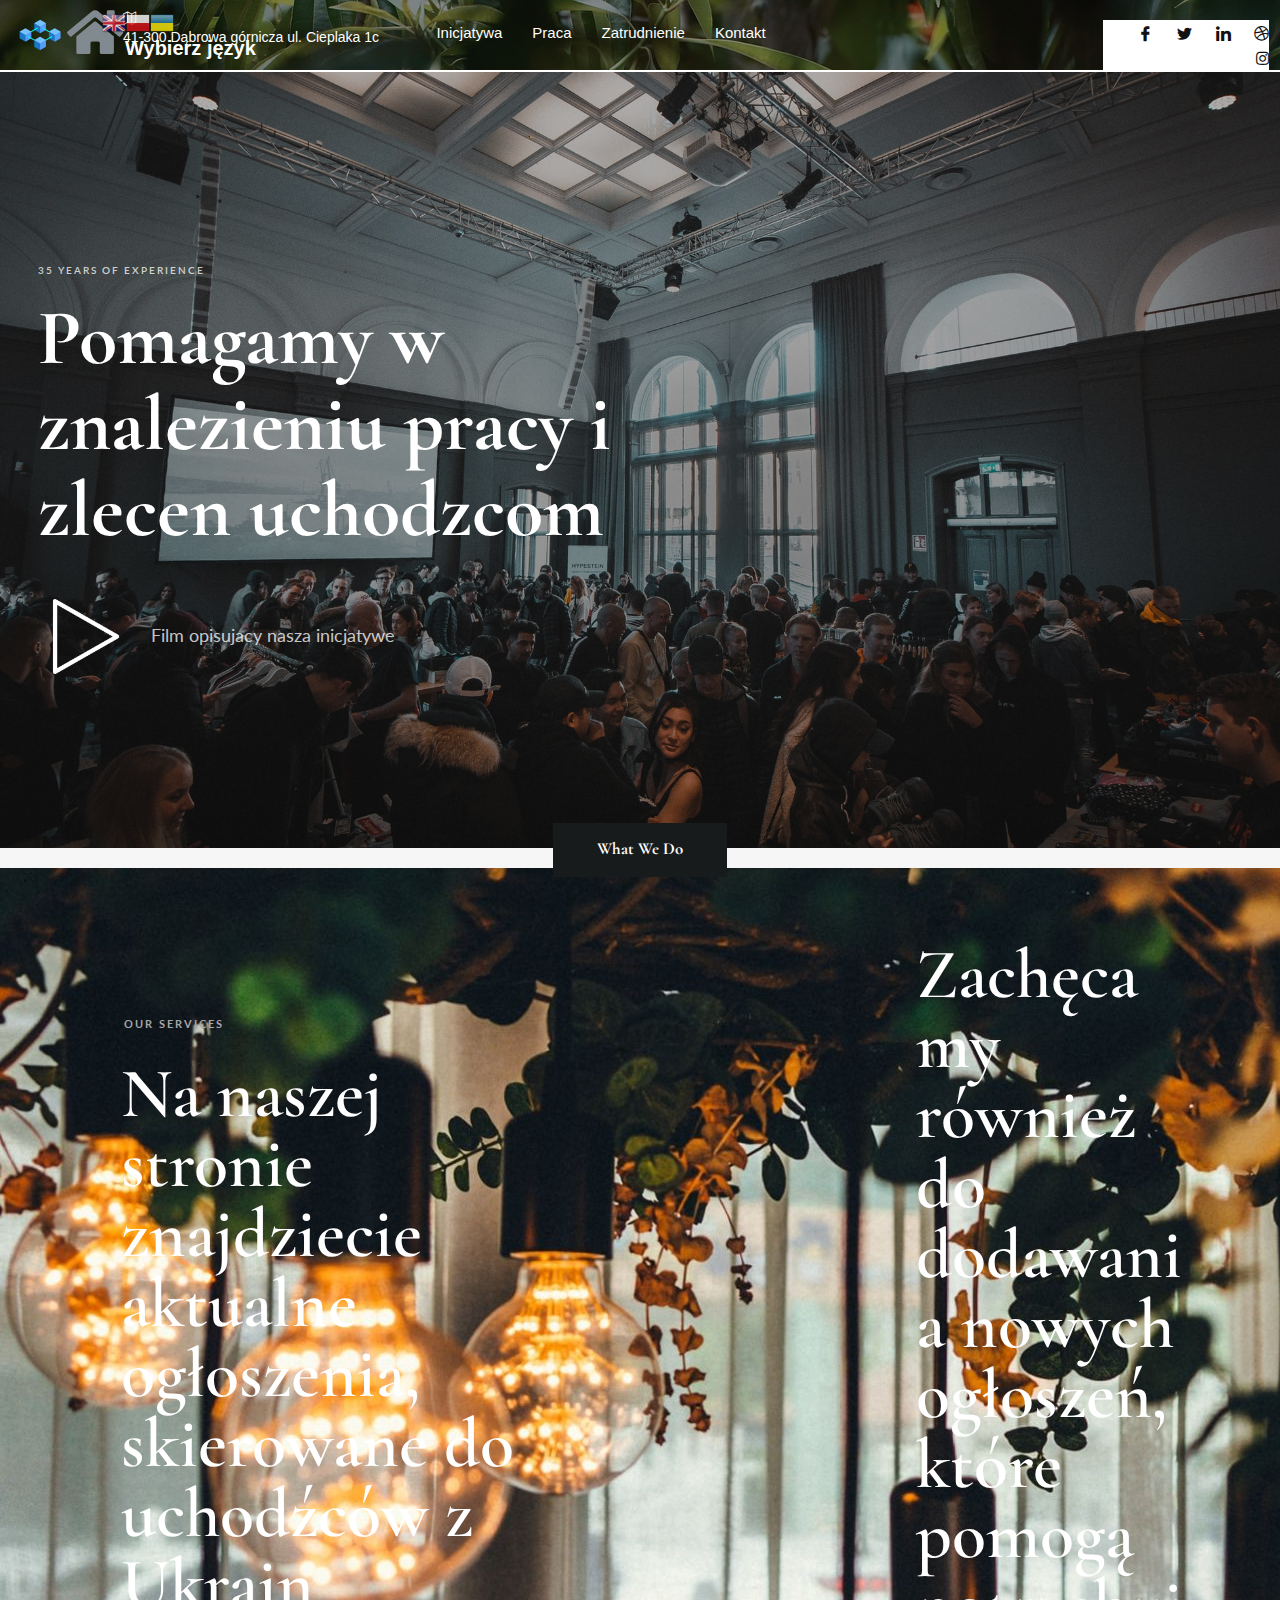
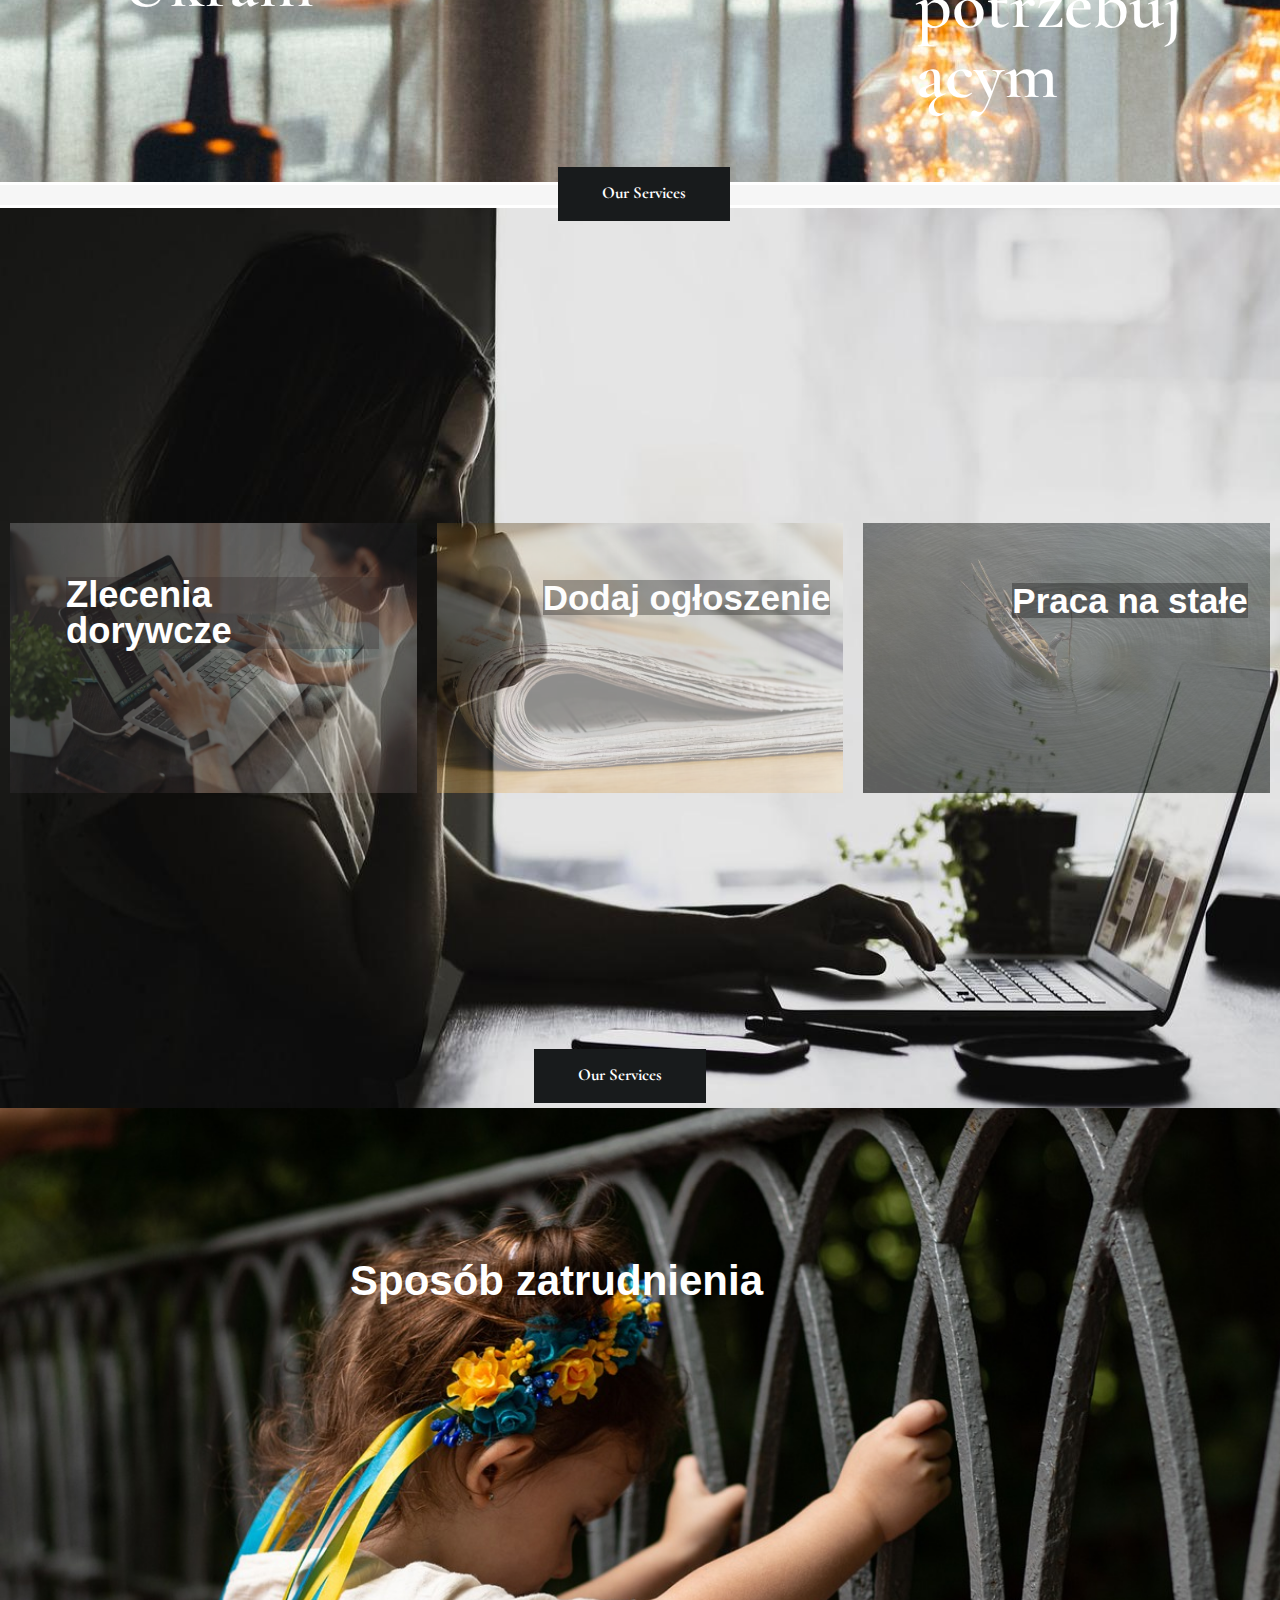
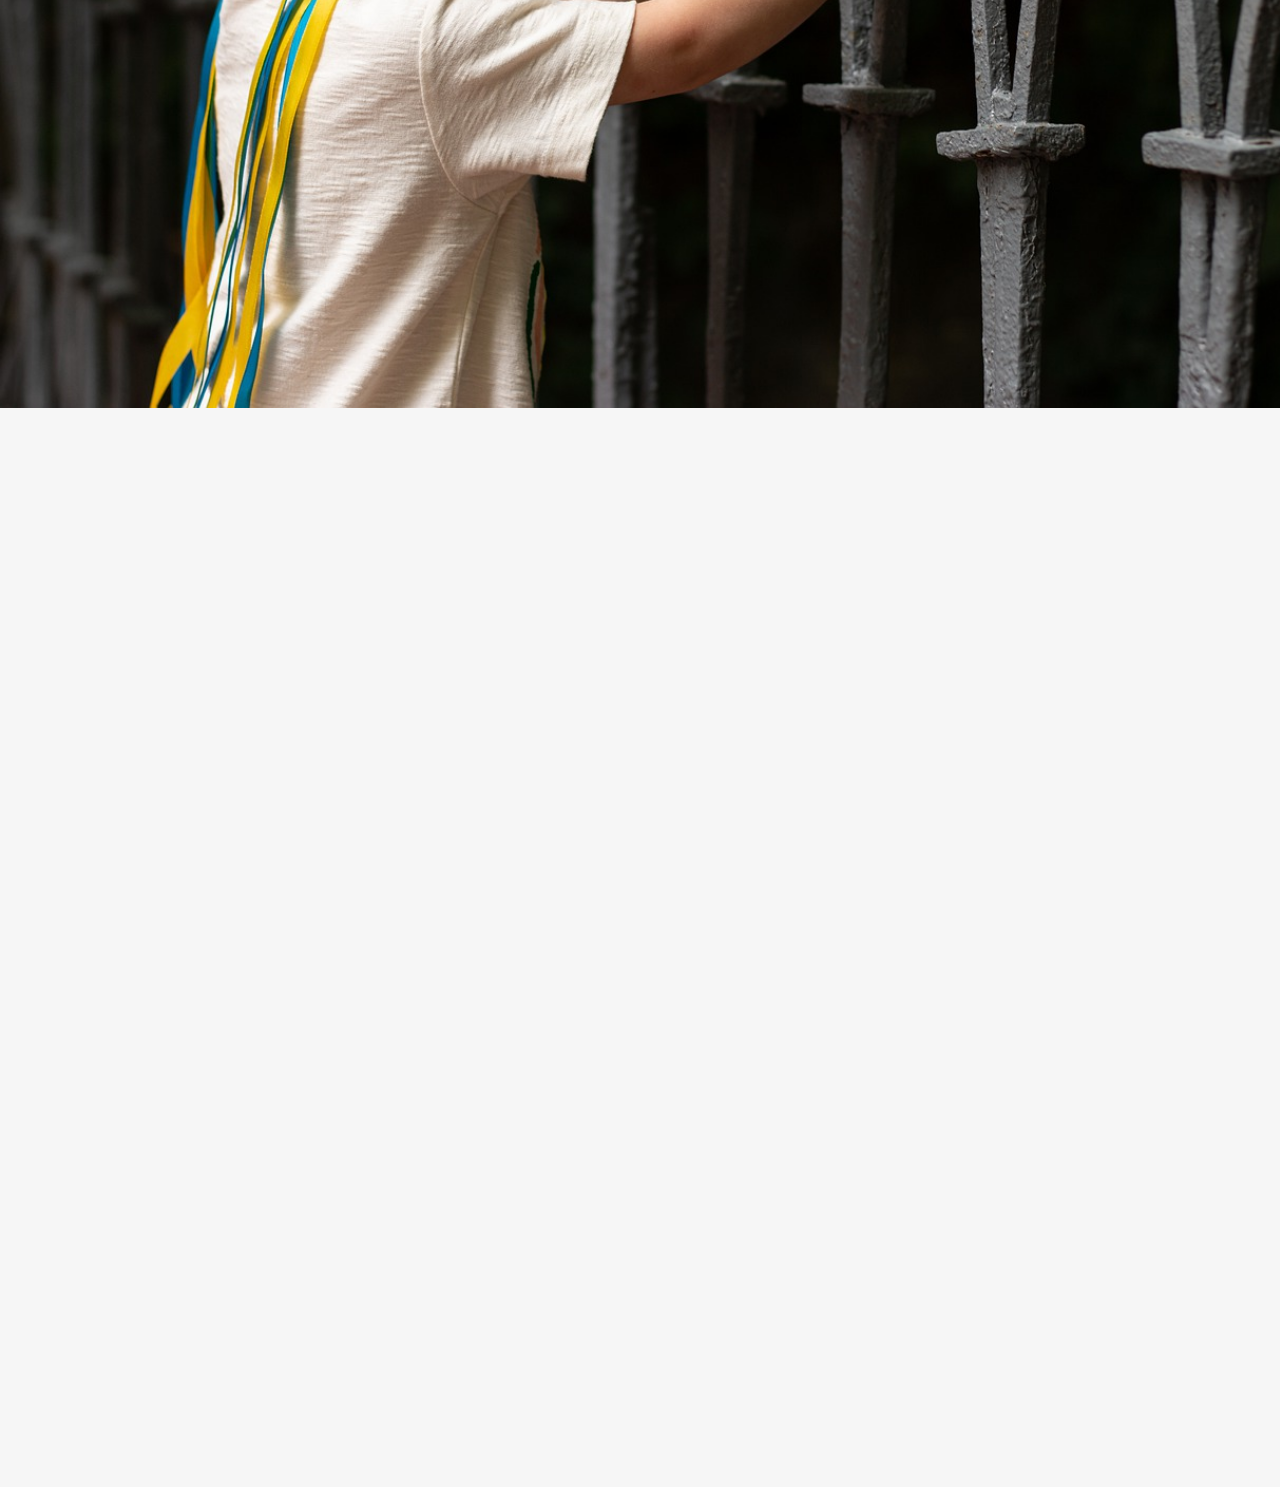
==== commit f5aa2f14: "final" ====
--- a/index.html
+++ b/index.html
@@ -37,9 +37,9 @@
 <link rel="stylesheet" id="elementor-frontend-css" href="https://kamilenzio.github.io/nowy_wordpress/wp-content/plugins/elementor/assets/css/frontend-lite.min.css?ver=3.6.6" media="all">
 <link rel="stylesheet" id="elementor-post-6-css" href="https://kamilenzio.github.io/nowy_wordpress/wp-content/uploads/elementor/css/post-6.css?ver=1655756077" media="all">
 <link rel="stylesheet" id="jet-sticky-frontend-css" href="https://kamilenzio.github.io/nowy_wordpress/wp-content/plugins/jetsticky-for-elementor/assets/css/jet-sticky-frontend.css?ver=1.0.3" media="all">
-<link rel="stylesheet" id="elementor-post-23-css" href="https://kamilenzio.github.io/nowy_wordpress/wp-content/uploads/elementor/css/post-23.css?ver=1656605338" media="all">
+<link rel="stylesheet" id="elementor-post-23-css" href="https://kamilenzio.github.io/nowy_wordpress/wp-content/uploads/elementor/css/post-23.css?ver=1656834327" media="all">
 <link rel="stylesheet" id="hfe-widgets-style-css" href="https://kamilenzio.github.io/nowy_wordpress/wp-content/plugins/header-footer-elementor/inc/widgets-css/frontend.css?ver=1.6.11" media="all">
-<link rel="stylesheet" id="elementor-post-389-css" href="https://kamilenzio.github.io/nowy_wordpress/wp-content/uploads/elementor/css/post-389.css?ver=1656605899" media="all">
+<link rel="stylesheet" id="elementor-post-389-css" href="https://kamilenzio.github.io/nowy_wordpress/wp-content/uploads/elementor/css/post-389.css?ver=1656834215" media="all">
 <link rel="stylesheet" id="font-awesome-css" href="https://kamilenzio.github.io/nowy_wordpress/wp-content/themes/oceanwp/assets/fonts/fontawesome/css/all.min.css?ver=5.15.1" media="all">
 <link rel="stylesheet" id="simple-line-icons-css" href="https://kamilenzio.github.io/nowy_wordpress/wp-content/themes/oceanwp/assets/css/third/simple-line-icons.min.css?ver=2.4.0" media="all">
 <link rel="stylesheet" id="oceanwp-style-css" href="https://kamilenzio.github.io/nowy_wordpress/wp-content/themes/oceanwp/assets/css/style.min.css?ver=3.3.3" media="all">
@@ -110,7 +110,7 @@
 		</div>
 				<div class="elementor-column elementor-col-33 elementor-top-column elementor-element elementor-element-74d8ec6d" data-id="74d8ec6d" data-element_type="column">
 			<div class="elementor-widget-wrap elementor-element-populated">
-								<div class="elementor-element elementor-element-d6cc6e2 elementor-widget elementor-widget-elementskit-header-info" data-id="d6cc6e2" data-element_type="widget" data-widget_type="elementskit-header-info.default">
+								<div class="elementor-element elementor-element-d6cc6e2 elementor-widget__width-initial elementor-absolute elementor-widget elementor-widget-elementskit-header-info" data-id="d6cc6e2" data-element_type="widget" data-settings="{&quot;_position&quot;:&quot;absolute&quot;}" data-widget_type="elementskit-header-info.default">
 				<div class="elementor-widget-container">
 			<div class="ekit-wid-con">        <ul class="ekit-header-info">
                                     <li>
@@ -120,6 +120,30 @@
 
                             </ul>
         </div>		</div>
+				</div>
+				<div class="elementor-element elementor-element-a7f3316 elementor-widget__width-initial elementor-absolute elementor-widget elementor-widget-ekit-nav-menu" data-id="a7f3316" data-element_type="widget" data-settings="{&quot;_position&quot;:&quot;absolute&quot;}" data-widget_type="ekit-nav-menu.default">
+				<div class="elementor-widget-container">
+			<div class="ekit-wid-con ekit_menu_responsive_tablet" data-hamburger-icon="" data-hamburger-icon-type="icon" data-responsive-breakpoint="1024">            <button class="elementskit-menu-hamburger elementskit-menu-toggler">
+                                    <span class="elementskit-menu-hamburger-icon"></span><span class="elementskit-menu-hamburger-icon"></span><span class="elementskit-menu-hamburger-icon"></span>
+                            </button>
+            <div id="ekit-megamenu-elo" class="elementskit-menu-container elementskit-menu-offcanvas-elements elementskit-navbar-nav-default elementskit_line_arrow ekit-nav-menu-one-page-no ekit-nav-dropdown-hover">
+<ul id="menu-elo" class="elementskit-navbar-nav elementskit-menu-po-center submenu-click-on-icon">
+<li id="menu-item-447" class="menu-item menu-item-type-custom menu-item-object-custom menu-item-447 nav-item elementskit-mobile-builder-content" data-vertical-menu="750px"><a href="#Inicjatywa" class="ekit-menu-nav-link">Inicjatywa</a></li>
+<li id="menu-item-446" class="menu-item menu-item-type-custom menu-item-object-custom menu-item-446 nav-item elementskit-mobile-builder-content" data-vertical-menu="750px"><a href="#Praca" class="ekit-menu-nav-link">Praca</a></li>
+<li id="menu-item-435" class="menu-item menu-item-type-custom menu-item-object-custom menu-item-435 nav-item elementskit-mobile-builder-content" data-vertical-menu="750px"><a href="#Zatrudnienie" class="ekit-menu-nav-link">Zatrudnienie</a></li>
+<li id="menu-item-445" class="menu-item menu-item-type-custom menu-item-object-custom menu-item-445 nav-item elementskit-mobile-builder-content" data-vertical-menu="750px"><a href="#Kontakt" class="ekit-menu-nav-link">Kontakt</a></li>
+</ul>
+				<div class="elementskit-nav-identity-panel">
+					<div class="elementskit-site-title">
+						<a class="elementskit-nav-logo" href="https://kamilenzio.github.io/nowy_wordpress" target="_self" rel="">
+                            <img title="" alt="">
+						</a> 
+					</div>
+					<button class="elementskit-menu-close elementskit-menu-toggler" type="button">X</button>
+				</div>
+			</div>
+<div class="elementskit-menu-overlay elementskit-menu-offcanvas-elements elementskit-menu-toggler ekit-nav-menu--overlay"></div>
+</div>		</div>
 				</div>
 					</div>
 		</div>
@@ -253,14 +277,14 @@
 		</div>
 							</div>
 		</section>
-				<section class="elementor-section elementor-top-section elementor-element elementor-element-49fcd971 elementor-section-boxed elementor-section-height-default elementor-section-height-default" data-id="49fcd971" data-element_type="section" data-settings="{&quot;background_background&quot;:&quot;classic&quot;}">
+				<section class="elementor-section elementor-top-section elementor-element elementor-element-49fcd971 elementor-section-boxed elementor-section-height-default elementor-section-height-default" data-id="49fcd971" data-element_type="section" id="Inicjatywa" data-settings="{&quot;background_background&quot;:&quot;classic&quot;}">
 						<div class="elementor-container elementor-column-gap-default">
 					<div class="elementor-column elementor-col-100 elementor-top-column elementor-element elementor-element-e9f2ab3" data-id="e9f2ab3" data-element_type="column">
 			<div class="elementor-widget-wrap elementor-element-populated">
 								<div class="elementor-element elementor-element-42ff9640 elementor-align-center elementor-absolute elementor-widget elementor-widget-button" data-id="42ff9640" data-element_type="widget" data-settings="{&quot;_position&quot;:&quot;absolute&quot;}" data-widget_type="button.default">
 				<div class="elementor-widget-container">
 					<div class="elementor-button-wrapper">
-			<a href="#" class="elementor-button-link elementor-button elementor-size-sm" role="button">
+			<a class="elementor-button elementor-size-sm" role="button">
 						<span class="elementor-button-content-wrapper">
 						<span class="elementor-button-text">What We Do</span>
 		</span>
@@ -316,14 +340,14 @@
 		</div>
 							</div>
 		</section>
-				<section class="elementor-section elementor-top-section elementor-element elementor-element-78c20ac0 elementor-section-boxed elementor-section-height-default elementor-section-height-default" data-id="78c20ac0" data-element_type="section" data-settings="{&quot;background_background&quot;:&quot;classic&quot;}">
+				<section class="elementor-section elementor-top-section elementor-element elementor-element-78c20ac0 elementor-section-boxed elementor-section-height-default elementor-section-height-default" data-id="78c20ac0" data-element_type="section" id="Praca" data-settings="{&quot;background_background&quot;:&quot;classic&quot;}">
 						<div class="elementor-container elementor-column-gap-default">
 					<div class="elementor-column elementor-col-100 elementor-top-column elementor-element elementor-element-704e1a14" data-id="704e1a14" data-element_type="column">
 			<div class="elementor-widget-wrap elementor-element-populated">
 								<div class="elementor-element elementor-element-522f4145 elementor-align-center elementor-absolute elementor-widget elementor-widget-button" data-id="522f4145" data-element_type="widget" data-settings="{&quot;_position&quot;:&quot;absolute&quot;}" data-widget_type="button.default">
 				<div class="elementor-widget-container">
 					<div class="elementor-button-wrapper">
-			<a href="#" class="elementor-button-link elementor-button elementor-size-sm" role="button">
+			<a class="elementor-button elementor-size-sm" role="button">
 						<span class="elementor-button-content-wrapper">
 						<span class="elementor-button-text">Our Services</span>
 		</span>
@@ -375,15 +399,7 @@
 		</div>
 							</div>
 		</section>
-				<section class="elementor-section elementor-top-section elementor-element elementor-element-f75cbf9 elementor-section-height-min-height elementor-section-boxed elementor-section-height-default elementor-section-items-middle" data-id="f75cbf9" data-element_type="section" data-settings="{&quot;background_background&quot;:&quot;classic&quot;}">
-						<div class="elementor-container elementor-column-gap-default">
-					<div class="elementor-column elementor-col-100 elementor-top-column elementor-element elementor-element-4c3b1ca" data-id="4c3b1ca" data-element_type="column">
-			<div class="elementor-widget-wrap">
-									</div>
-		</div>
-							</div>
-		</section>
-				<section class="elementor-section elementor-top-section elementor-element elementor-element-94928a5 elementor-section-height-full elementor-section-boxed elementor-section-height-default elementor-section-items-middle" data-id="94928a5" data-element_type="section" data-settings="{&quot;background_background&quot;:&quot;classic&quot;,&quot;animation&quot;:&quot;none&quot;}">
+				<section class="elementor-section elementor-top-section elementor-element elementor-element-94928a5 elementor-section-height-full elementor-section-boxed elementor-section-height-default elementor-section-items-middle" data-id="94928a5" data-element_type="section" id="Zatrudnienie" data-settings="{&quot;background_background&quot;:&quot;classic&quot;,&quot;animation&quot;:&quot;none&quot;}">
 						<div class="elementor-container elementor-column-gap-default">
 					<div class="elementor-column elementor-col-50 elementor-top-column elementor-element elementor-element-332ab4c" data-id="332ab4c" data-element_type="column">
 			<div class="elementor-widget-wrap elementor-element-populated">
@@ -396,7 +412,7 @@
 				<div class="elementor-element elementor-element-0fb9e15 elementor-align-center elementor-absolute elementor-widget elementor-widget-button" data-id="0fb9e15" data-element_type="widget" data-settings="{&quot;_position&quot;:&quot;absolute&quot;}" data-widget_type="button.default">
 				<div class="elementor-widget-container">
 					<div class="elementor-button-wrapper">
-			<a href="#" class="elementor-button-link elementor-button elementor-size-sm" role="button">
+			<a class="elementor-button elementor-size-sm" role="button">
 						<span class="elementor-button-content-wrapper">
 						<span class="elementor-button-text">Our Services</span>
 		</span>
@@ -413,7 +429,7 @@
 							<p class="elementor-heading-title elementor-size-default">Rodzaj zatrudnienia zależy od zlecenia.</p>
 <p>Proszę o kontakt na wskazany numer z ogłoszenia w celu ustalenia sposobu zatrudnienia.</p>						</div>
 				</div>
-				<div class="elementor-element elementor-element-bb20052 elementor-absolute elementor-widget elementor-widget-heading" data-id="bb20052" data-element_type="widget" data-settings="{&quot;_position&quot;:&quot;absolute&quot;}" data-widget_type="heading.default">
+				<div class="elementor-element elementor-element-bb20052 elementor-absolute elementor-widget elementor-widget-heading" data-id="bb20052" data-element_type="widget" id="elo" data-settings="{&quot;_position&quot;:&quot;absolute&quot;}" data-widget_type="heading.default">
 				<div class="elementor-widget-container">
 			<h2 class="elementor-heading-title elementor-size-default">Sposób zatrudnienia</h2>		</div>
 				</div>
@@ -425,7 +441,7 @@
 						<div class="elementor-container elementor-column-gap-no">
 					<div class="elementor-column elementor-col-100 elementor-top-column elementor-element elementor-element-752cbce" data-id="752cbce" data-element_type="column">
 			<div class="elementor-widget-wrap elementor-element-populated">
-								<section class="elementor-section elementor-inner-section elementor-element elementor-element-29316394 elementor-section-full_width elementor-section-height-min-height elementor-section-height-default elementor-invisible" data-id="29316394" data-element_type="section" data-settings="{&quot;background_background&quot;:&quot;classic&quot;,&quot;animation&quot;:&quot;fadeInUp&quot;}">
+								<section class="elementor-section elementor-inner-section elementor-element elementor-element-29316394 elementor-section-full_width elementor-section-height-min-height elementor-section-height-default elementor-invisible" data-id="29316394" data-element_type="section" id="Kontakt" data-settings="{&quot;background_background&quot;:&quot;classic&quot;,&quot;animation&quot;:&quot;fadeInUp&quot;}">
 						<div class="elementor-container elementor-column-gap-default">
 					<div class="elementor-column elementor-col-100 elementor-inner-column elementor-element elementor-element-7d3a3137" data-id="7d3a3137" data-element_type="column" data-settings="{&quot;background_background&quot;:&quot;classic&quot;}">
 			<div class="elementor-widget-wrap elementor-element-populated">
@@ -587,7 +603,7 @@
 <script src="https://kamilenzio.github.io/nowy_wordpress/wp-content/plugins/contact-form-7/includes/js/index.js?ver=5.6" id="contact-form-7-js"></script>
 <script src="https://kamilenzio.github.io/nowy_wordpress/wp-includes/js/imagesloaded.min.js?ver=4.1.4" id="imagesloaded-js"></script>
 <script id="oceanwp-main-js-extra">
-var oceanwpLocalize = {"nonce":"e9f863c07f","isRTL":"","menuSearchStyle":"drop_down","mobileMenuSearchStyle":"disabled","sidrSource":null,"sidrDisplace":"1","sidrSide":"left","sidrDropdownTarget":"link","verticalHeaderTarget":"link","customSelects":".woocommerce-ordering .orderby, #dropdown_product_cat, .widget_categories select, .widget_archive select, .single-product .variations_form .variations select","ajax_url":"https:\/\/kamilenzio.github.io\/nowy_wordpress\/wp-admin\/admin-ajax.php"};
+var oceanwpLocalize = {"nonce":"0cf42b012d","isRTL":"","menuSearchStyle":"drop_down","mobileMenuSearchStyle":"disabled","sidrSource":null,"sidrDisplace":"1","sidrSide":"left","sidrDropdownTarget":"link","verticalHeaderTarget":"link","customSelects":".woocommerce-ordering .orderby, #dropdown_product_cat, .widget_categories select, .widget_archive select, .single-product .variations_form .variations select","ajax_url":"https:\/\/kamilenzio.github.io\/nowy_wordpress\/wp-admin\/admin-ajax.php"};
 </script>
 <script src="https://kamilenzio.github.io/nowy_wordpress/wp-content/themes/oceanwp/assets/js/theme.min.js?ver=3.3.3" id="oceanwp-main-js"></script>
 <script src="https://kamilenzio.github.io/nowy_wordpress/wp-content/themes/oceanwp/assets/js/drop-down-mobile-menu.min.js?ver=3.3.3" id="oceanwp-drop-down-mobile-menu-js"></script>
@@ -629,7 +645,7 @@
 <script src="https://kamilenzio.github.io/nowy_wordpress/wp-content/plugins/jetsticky-for-elementor/assets/js/jet-sticky-frontend.js?ver=1.0.3" id="jet-sticky-frontend-js"></script>
 <script src="https://kamilenzio.github.io/nowy_wordpress/wp-content/plugins/elementskit-lite/widgets/init/assets/js/animate-circle.js?ver=2.6.2" id="animate-circle-js"></script>
 <script id="elementskit-elementor-js-extra">
-var ekit_config = {"ajaxurl":"https:\/\/kamilenzio.github.io\/nowy_wordpress\/wp-admin\/admin-ajax.php","nonce":"87940ff606"};
+var ekit_config = {"ajaxurl":"https:\/\/kamilenzio.github.io\/nowy_wordpress\/wp-admin\/admin-ajax.php","nonce":"00f680525f"};
 </script>
 <script src="https://kamilenzio.github.io/nowy_wordpress/wp-content/plugins/elementskit-lite/widgets/init/assets/js/elementor.js?ver=2.6.2" id="elementskit-elementor-js"></script>
 <script src="https://kamilenzio.github.io/nowy_wordpress/wp-content/plugins/elementor/assets/lib/swiper/swiper.min.js?ver=2.6.2" id="swiper-js"></script>
